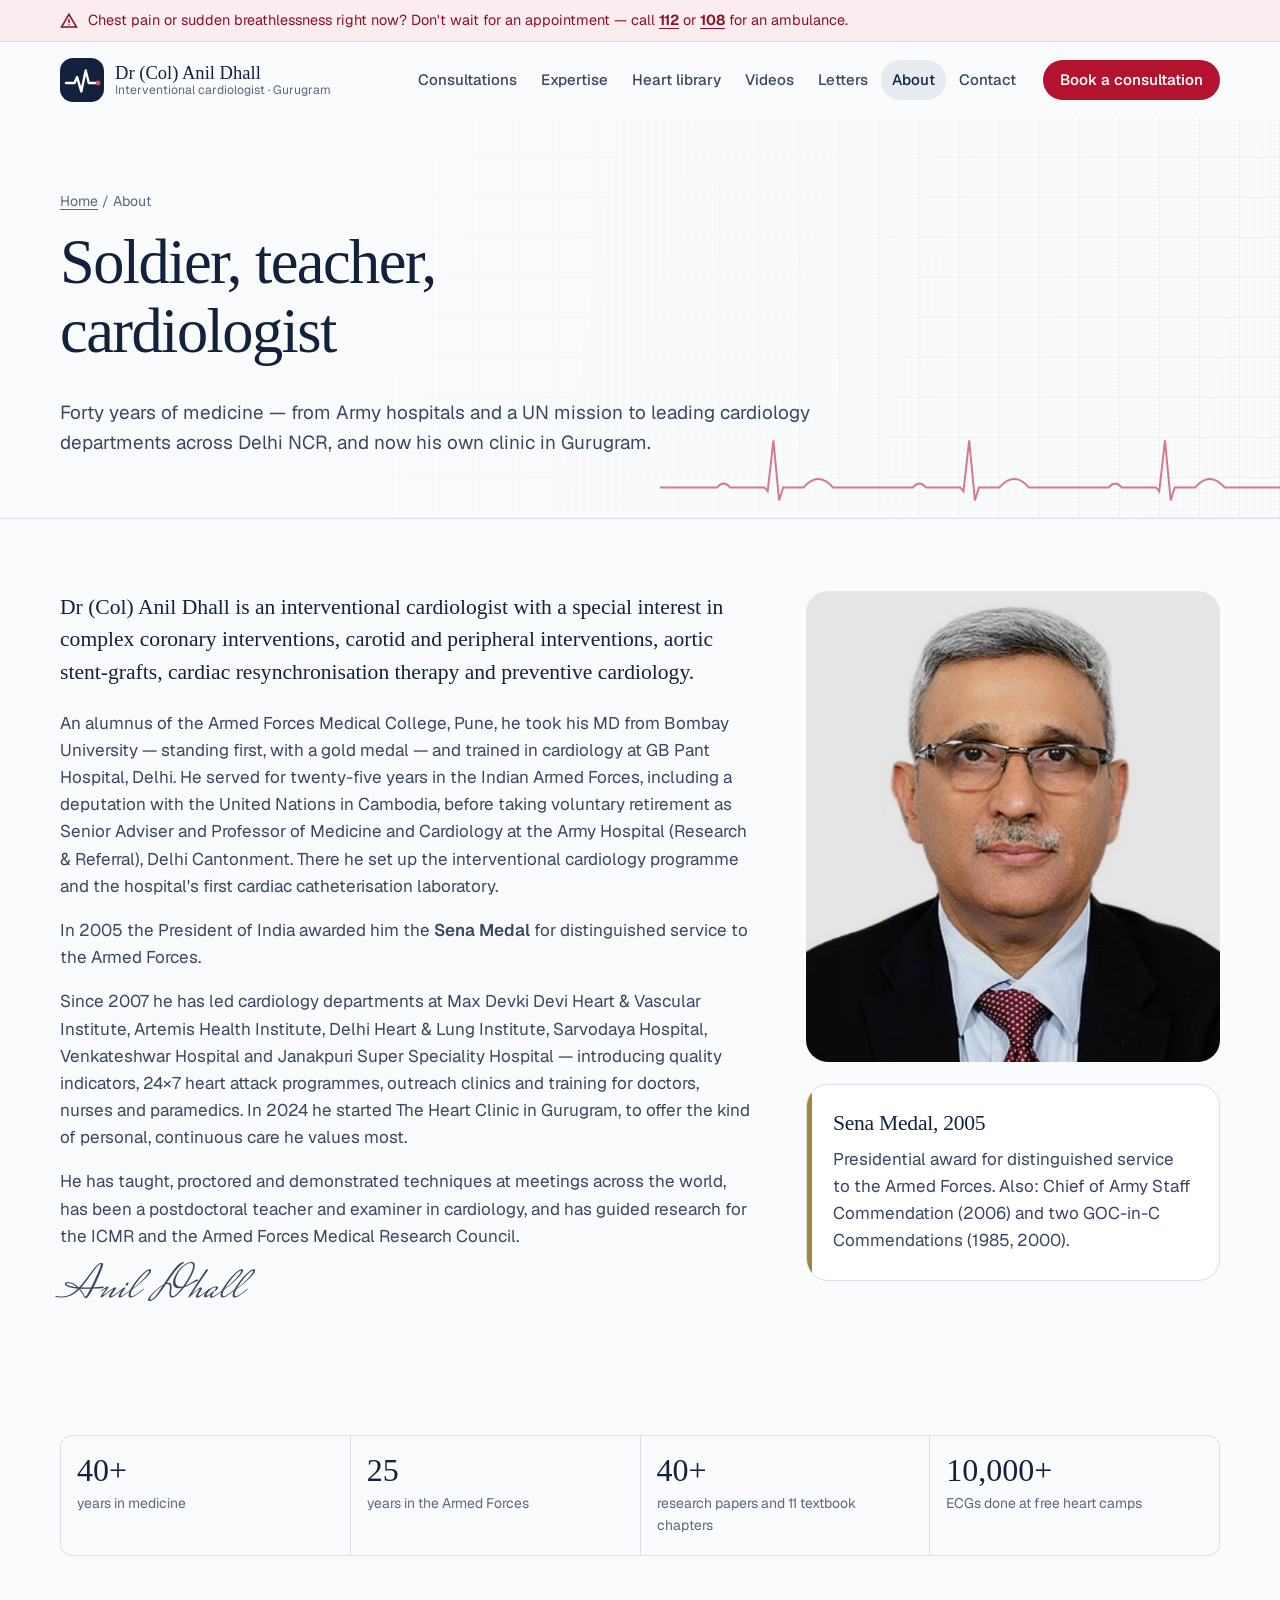
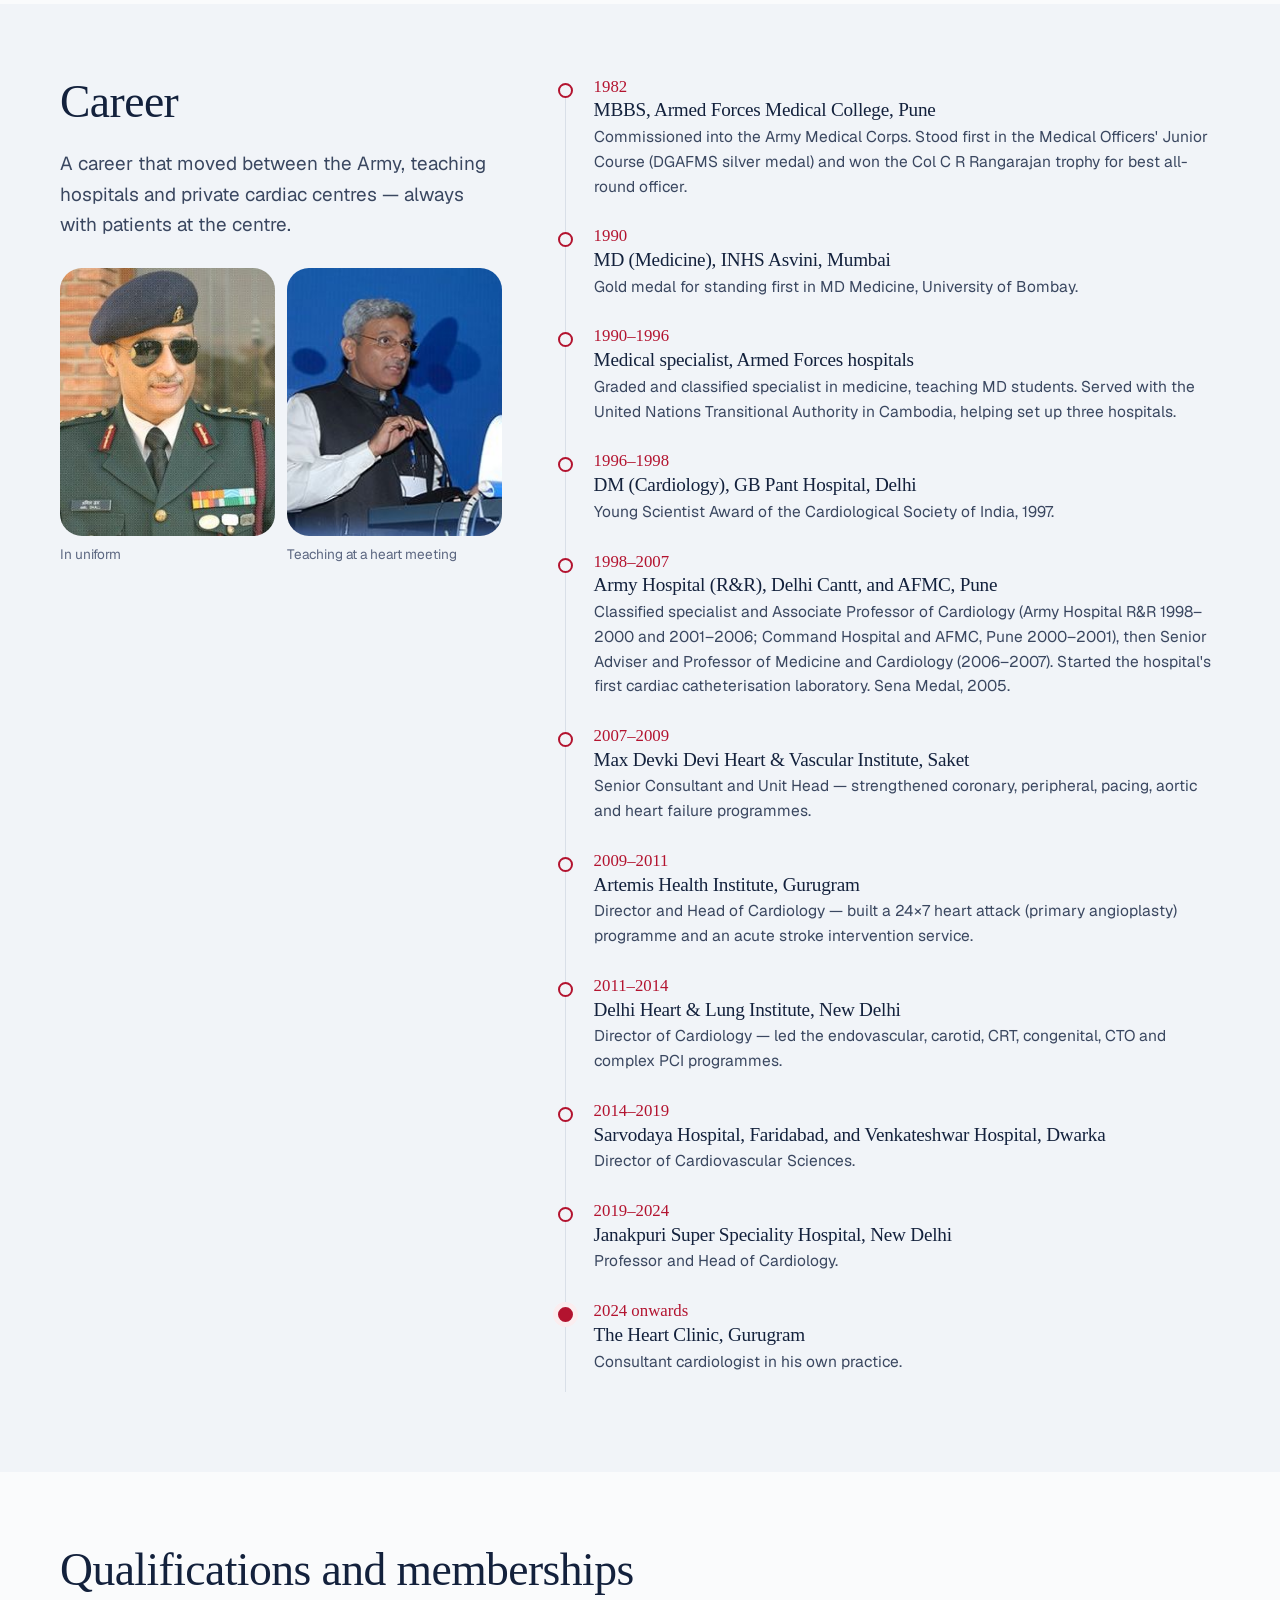
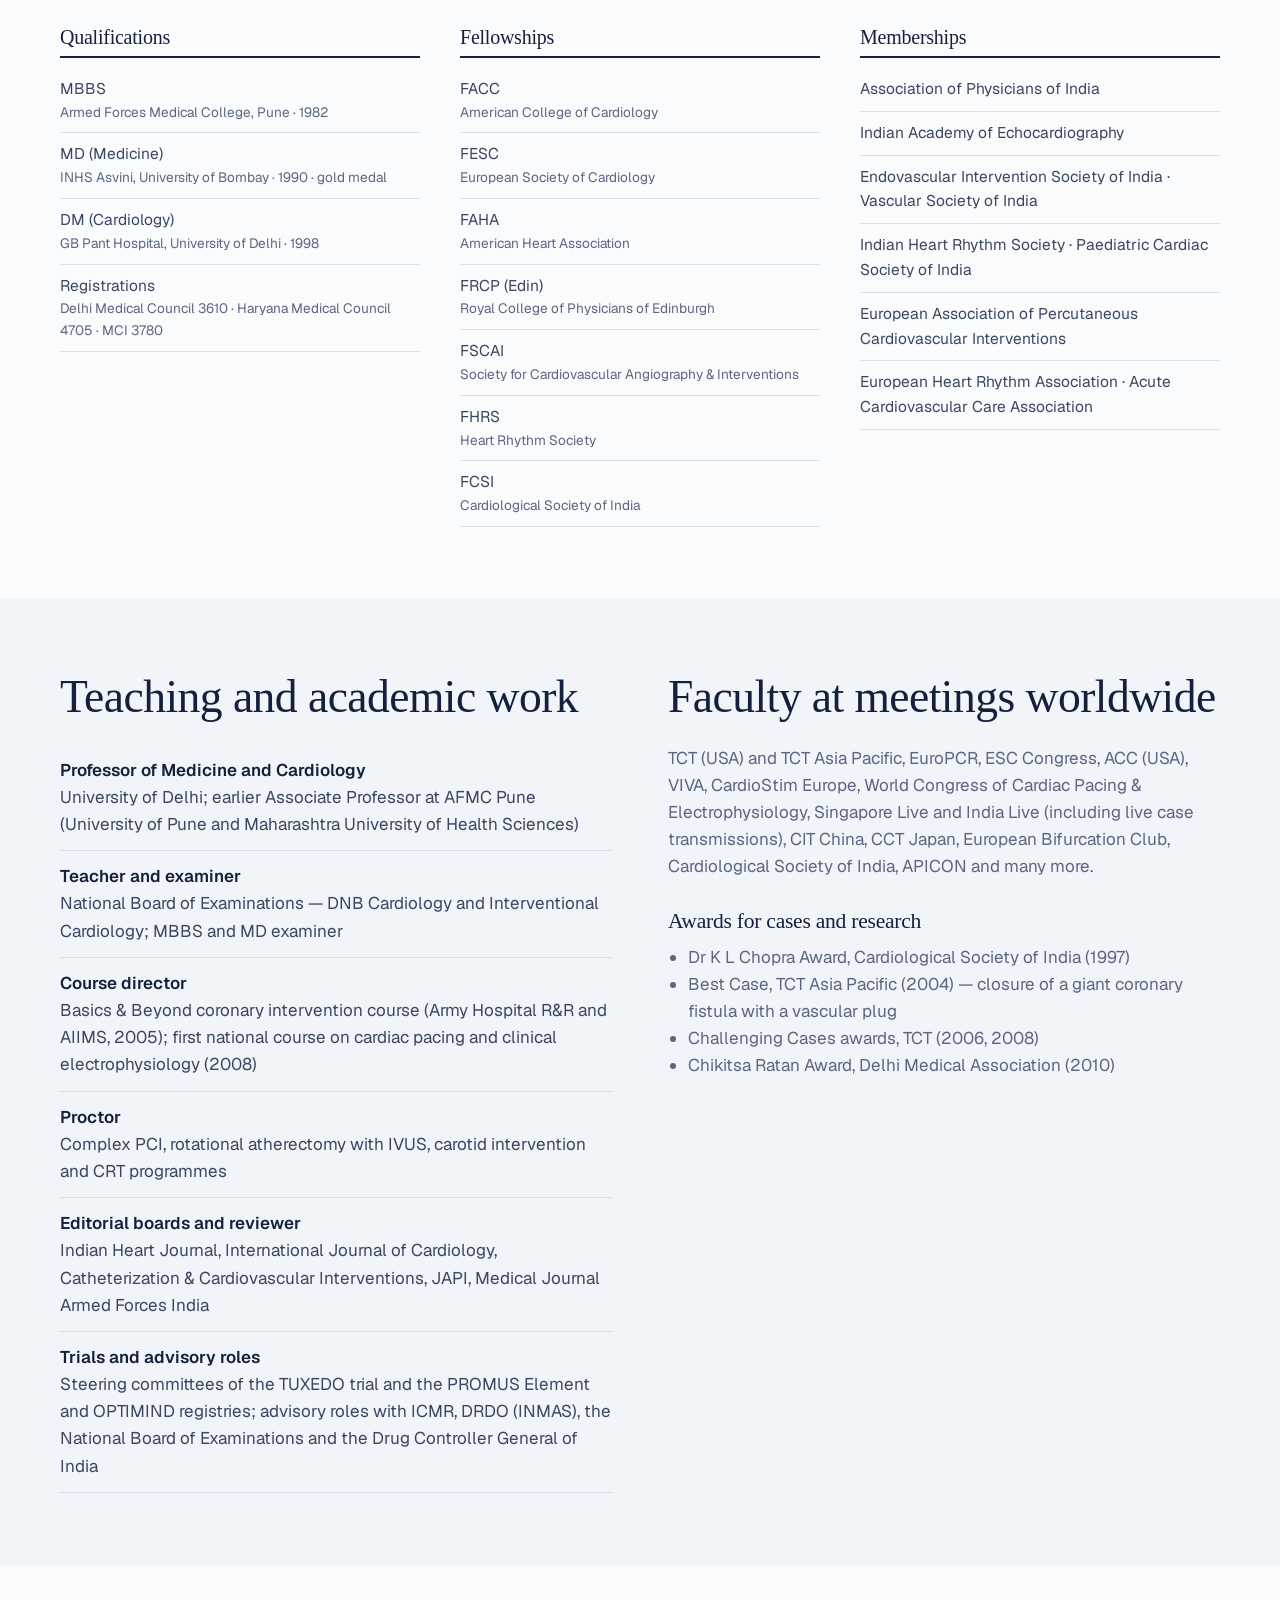
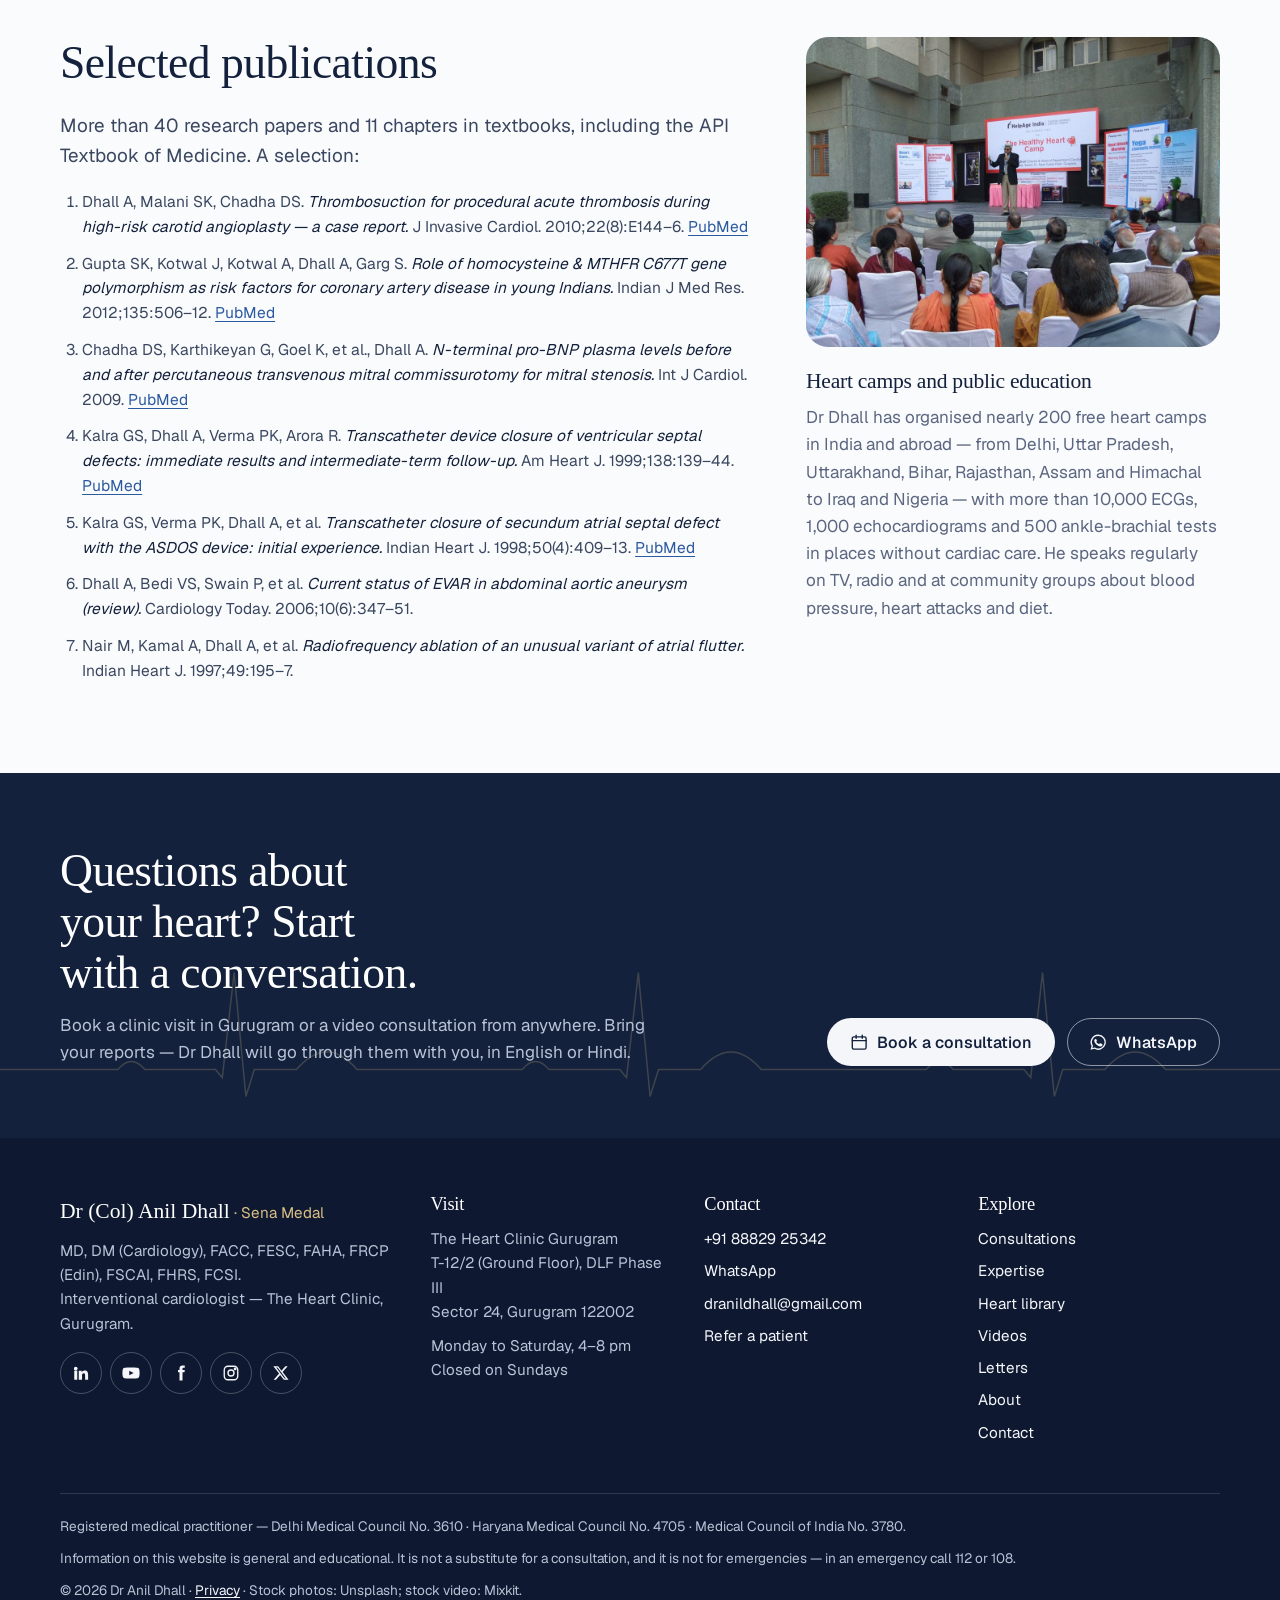
==== about/index.html @ 378c25e2 "First publish: Dr (Col) Anil Dhall cardiology website 9 pages + 404: home (ECG hero), consultations " ====
<!doctype html>
<html lang="en-IN" data-root="../">
<head>
<meta charset="utf-8">
<meta name="viewport" content="width=device-width, initial-scale=1, viewport-fit=cover">
<title>About Dr (Col) Anil Dhall · Sena Medal · Interventional Cardiologist</title>
<meta name="description" content="Dr (Col) Anil Dhall: AFMC 1982, MD (gold medal), DM Cardiology (GB Pant). 25 years in the Indian Armed Forces, Sena Medal 2005. Former head of cardiology at Max, Artemis, DHLI, Sarvodaya, Venkateshwar and Janakpuri Super Speciality Hospital.">
<link rel="canonical" href="https://drbankata.github.io/anil-dhall/about/">
<meta name="theme-color" content="#13213C">
<meta property="og:type" content="website">
<meta property="og:site_name" content="Dr (Col) Anil Dhall · Cardiologist">
<meta property="og:title" content="About Dr (Col) Anil Dhall · Sena Medal · Interventional Cardiologist">
<meta property="og:description" content="Dr (Col) Anil Dhall: AFMC 1982, MD (gold medal), DM Cardiology (GB Pant). 25 years in the Indian Armed Forces, Sena Medal 2005. Former head of cardiology at Max, Artemis, DHLI, Sarvodaya, Venkateshwar and Janakpuri Super Speciality Hospital.">
<meta property="og:url" content="https://drbankata.github.io/anil-dhall/about/">
<meta property="og:image" content="https://drbankata.github.io/anil-dhall/assets/img/og-image.jpg">
<meta property="og:locale" content="en_IN">
<meta name="twitter:card" content="summary_large_image">
<link rel="icon" href="../assets/img/favicon.svg" type="image/svg+xml">
<link rel="icon" href="../assets/img/favicon.png" sizes="32x32" type="image/png">
<link rel="apple-touch-icon" href="../assets/img/apple-touch-icon.png">
<link rel="preload" href="../assets/fonts/newsreader.woff2" as="font" type="font/woff2" crossorigin>
<link rel="preload" href="../assets/fonts/geist.woff2" as="font" type="font/woff2" crossorigin>
<link rel="stylesheet" href="../assets/css/site.css?v=2">
<script type="application/ld+json">{"@context": "https://schema.org", "@type": "Physician", "name": "Dr (Col) Anil Dhall", "honorificPrefix": "Dr", "url": "https://drbankata.github.io/anil-dhall/", "image": "https://drbankata.github.io/anil-dhall/assets/img/anil-dhall.jpg", "description": "Interventional cardiologist in Gurugram. MD, DM (Cardiology), FACC, FESC, FAHA, FRCP (Edin), FSCAI, FHRS, FCSI. Sena Medal.", "medicalSpecialty": ["Cardiovascular", "https://schema.org/Cardiovascular"], "telephone": "+91-8882925342", "email": "dranildhall@gmail.com", "address": {"@type": "PostalAddress", "streetAddress": "T-12/2 (Ground Floor), DLF Phase III, Sector 24", "addressLocality": "Gurugram", "addressRegion": "Haryana", "postalCode": "122002", "addressCountry": "IN"}, "openingHoursSpecification": [{"@type": "OpeningHoursSpecification", "dayOfWeek": ["Monday", "Tuesday", "Wednesday", "Thursday", "Friday", "Saturday"], "opens": "16:00", "closes": "20:00"}], "knowsLanguage": ["en", "hi"], "sameAs": ["https://www.linkedin.com/in/anildhall", "https://www.youtube.com/@Dr.ColAnilDhall", "https://www.facebook.com/dranildhall/", "https://www.instagram.com/the.heartclinicgurugram/", "https://x.com/dhall_dr", "https://www.practo.com/delhi/doctor/dr-anil-dhall-cardiologist-3"]}</script>
</head>
<body>
<a class="skip" href="#main">Skip to content</a>
<div class="progress" aria-hidden="true"></div>
<aside class="sos" aria-label="Emergency"><div class="wrap"><svg viewBox="0 0 24 24" fill="none" stroke="currentColor" stroke-width="2" stroke-linecap="round" aria-hidden="true"><path d="M12 3 2 20h20L12 3Z"/><path d="M12 10v4M12 17h.01"/></svg><p><span class="long">Chest pain or sudden breathlessness right now? Don't wait for an appointment — call</span><span class="short">Chest pain or breathless right now? Call</span> <a href="tel:112">112</a> or <a href="tel:108">108</a><span class="long"> for an ambulance</span>.</p></div></aside>
<header class="site-header">
  <div class="wrap head-in">
    <a class="brand" href="../" aria-label="Dr (Col) Anil Dhall — home"><svg class="brand-mark" viewBox="0 0 44 44" aria-hidden="true"><rect width="44" height="44" rx="13" fill="#13213C"/><path d="M6 25h8.5l2.6-6 4.2 14.5 4.4-21 3.1 12.5H38" fill="none" stroke="#fff" stroke-width="2.4" stroke-linecap="round" stroke-linejoin="round"/><circle cx="38" cy="25" r="2.4" fill="#E04A63"/></svg><span class="brand-txt"><span class="brand-name">Dr (Col) Anil Dhall</span><span class="brand-sub">Interventional cardiologist · Gurugram</span></span></a>
    <nav id="site-nav" aria-label="Main">
      <ul><li class="nav-home"><a href="../">Home</a></li><li><a href="../consultations/">Consultations</a></li><li><a href="../expertise/">Expertise</a></li><li><a href="../heart-library/">Heart library</a></li><li><a href="../videos/">Videos</a></li><li><a href="../letters/">Letters</a></li><li><a href="../about/" aria-current="page">About</a></li><li><a href="../contact/">Contact</a></li></ul>
      <div class="nav-extra">
        <a class="btn btn-red" href="../consultations/#book"><svg viewBox="0 0 24 24" fill="none" stroke="currentColor" stroke-width="1.8" stroke-linecap="round" aria-hidden="true"><rect x="3" y="5" width="18" height="16" rx="2"/><path d="M3 10h18M8 3v4M16 3v4"/></svg>Book a consultation</a>
        <a class="btn btn-line" data-show="whatsapp" href="#"><svg viewBox="0 0 24 24" fill="currentColor" aria-hidden="true"><path d="M12 2a10 10 0 0 0-8.6 15.1L2 22l5-1.3A10 10 0 1 0 12 2Zm0 18.2a8.2 8.2 0 0 1-4.2-1.2l-.3-.2-3 .8.8-2.9-.2-.3A8.2 8.2 0 1 1 12 20.2Zm4.5-6.1c-.2-.1-1.5-.7-1.7-.8-.2-.1-.4-.1-.6.1l-.8 1c-.1.2-.3.2-.5.1a6.7 6.7 0 0 1-3.3-2.9c-.3-.4.2-.4.7-1.3.1-.2 0-.3 0-.4l-.8-1.8c-.2-.5-.4-.4-.6-.4h-.5a1 1 0 0 0-.7.3 3 3 0 0 0-.9 2.2 5.2 5.2 0 0 0 1.1 2.7 11.8 11.8 0 0 0 4.5 4c1.7.7 2.3.8 3.2.7a2.7 2.7 0 0 0 1.8-1.3 2.2 2.2 0 0 0 .2-1.3c-.1-.1-.3-.2-.5-.3Z"/></svg>WhatsApp the clinic</a>
        <a class="btn btn-line" data-show="phone" href="#"><svg viewBox="0 0 24 24" fill="none" stroke="currentColor" stroke-width="1.8" stroke-linecap="round" stroke-linejoin="round" aria-hidden="true"><path d="M5 4h4l2 5-2.5 1.5a11 11 0 0 0 5 5L15 13l5 2v4a2 2 0 0 1-2 2A16 16 0 0 1 3 6a2 2 0 0 1 2-2"/></svg><span data-fill>Call the clinic</span></a>
      </div>
    </nav>
    <a class="btn btn-red btn-s head-cta" href="../consultations/#book">Book a consultation</a>
    <button class="menu-btn" type="button" aria-expanded="false" aria-controls="site-nav"><svg viewBox="0 0 24 24" fill="none" stroke="currentColor" stroke-width="1.8" stroke-linecap="round" aria-hidden="true"><path d="M4 7h16M4 12h16M4 17h10"/></svg><span class="sr-only">Open menu</span></button>
  </div>
</header>
<main id="main">
<section class="page-hero ecg-paper">
  <svg class="mini-trace" viewBox="0 0 760 120" aria-hidden="true" preserveAspectRatio="none"><path vector-effect="non-scaling-stroke" d="M0,90 L70,90 q8,-9.6 16,0 L128,90 l4,4.8 l7,-62.4 l7,73.6 l5,-16.0 L176,90 q18,-20.8 36,0 L310,90 q8,-9.6 16,0 L368,90 l4,4.8 l7,-62.4 l7,73.6 l5,-16.0 L416,90 q18,-20.8 36,0 L550,90 q8,-9.6 16,0 L608,90 l4,4.8 l7,-62.4 l7,73.6 l5,-16.0 L656,90 q18,-20.8 36,0 L760,90"/></svg>
  <div class="wrap">
    <p class="crumbs"><a href="../">Home</a> / About</p>
    <h1>Soldier, teacher, cardiologist</h1>
    <p class="lede">Forty years of medicine — from Army hospitals and a UN mission to leading cardiology departments across Delhi NCR, and now his own clinic in Gurugram.</p>
  </div>
</section>
<section class="section">
  <div class="wrap">
    <div class="split split-wide">
      <div class="prose">
        <p class="big">Dr (Col) Anil Dhall is an interventional cardiologist with a special interest in complex coronary interventions, carotid and peripheral interventions, aortic stent-grafts, cardiac resynchronisation therapy and preventive cardiology.</p>
        <p>An alumnus of the Armed Forces Medical College, Pune, he took his MD from Bombay University — standing first, with a gold medal — and trained in cardiology at GB Pant Hospital, Delhi. He served for twenty-five years in the Indian Armed Forces, including a deputation with the United Nations in Cambodia, before taking voluntary retirement as Senior Adviser and Professor of Medicine and Cardiology at the Army Hospital (Research &amp; Referral), Delhi Cantonment. There he set up the interventional cardiology programme and the hospital's first cardiac catheterisation laboratory.</p>
        <p>In 2005 the President of India awarded him the <strong>Sena Medal</strong> for distinguished service to the Armed Forces.</p>
        <p>Since 2007 he has led cardiology departments at Max Devki Devi Heart &amp; Vascular Institute, Artemis Health Institute, Delhi Heart &amp; Lung Institute, Sarvodaya Hospital, Venkateshwar Hospital and Janakpuri Super Speciality Hospital — introducing quality indicators, 24×7 heart attack programmes, outreach clinics and training for doctors, nurses and paramedics. In 2024 he started The Heart Clinic in Gurugram, to offer the kind of personal, continuous care he values most.</p>
        <p>He has taught, proctored and demonstrated techniques at meetings across the world, has been a postdoctoral teacher and examiner in cardiology, and has guided research for the ICMR and the Armed Forces Medical Research Council.</p>
        <p class="sig-line" aria-hidden="true">Anil Dhall</p>
      </div>
      <div>
        <figure class="photo" style="aspect-ratio:546/621"><img src="../assets/img/anil-dhall.jpg" alt="Portrait of Dr (Col) Anil Dhall" loading="lazy"></figure>
        <div class="medal-card" style="margin-top:22px"><h2 class="h3">Sena Medal, 2005</h2><p>Presidential award for distinguished service to the Armed Forces. Also: Chief of Army Staff Commendation (2006) and two GOC-in-C Commendations (1985, 2000).</p></div>
      </div>
    </div>
  </div>
</section>

<section class="section-tight"><div class="wrap"><div class="stat-row">
  <div><b>40+</b><span>years in medicine</span></div><div><b>25</b><span>years in the Armed Forces</span></div><div><b>40+</b><span>research papers and 11 textbook chapters</span></div><div><b>10,000+</b><span>ECGs done at free heart camps</span></div>
</div></div></section>

<section class="section panel" aria-labelledby="tl">
  <div class="wrap">
    <div class="split split-narrow">
      <div><h2 id="tl">Career</h2><p class="lede">A career that moved between the Army, teaching hospitals and private cardiac centres — always with patients at the centre.</p>
        <div class="duo" style="margin-top:28px">
          <figure><div class="photo"><img src="../assets/img/photos/army.jpg" alt="Colonel Anil Dhall in uniform" loading="lazy"></div><figcaption>In uniform</figcaption></figure>
          <figure><div class="photo"><img src="../assets/img/photos/lecture.jpg" alt="Dr Dhall speaking at a cardiology meeting" loading="lazy"></div><figcaption>Teaching at a heart meeting</figcaption></figure>
        </div></div>
      <ol class="chapters"><li><span class="yr">1982</span><h3>MBBS, Armed Forces Medical College, Pune</h3><p>Commissioned into the Army Medical Corps. Stood first in the Medical Officers&#x27; Junior Course (DGAFMS silver medal) and won the Col C R Rangarajan trophy for best all-round officer.</p></li><li><span class="yr">1990</span><h3>MD (Medicine), INHS Asvini, Mumbai</h3><p>Gold medal for standing first in MD Medicine, University of Bombay.</p></li><li><span class="yr">1990–1996</span><h3>Medical specialist, Armed Forces hospitals</h3><p>Graded and classified specialist in medicine, teaching MD students. Served with the United Nations Transitional Authority in Cambodia, helping set up three hospitals.</p></li><li><span class="yr">1996–1998</span><h3>DM (Cardiology), GB Pant Hospital, Delhi</h3><p>Young Scientist Award of the Cardiological Society of India, 1997.</p></li><li><span class="yr">1998–2007</span><h3>Army Hospital (R&amp;R), Delhi Cantt, and AFMC, Pune</h3><p>Classified specialist and Associate Professor of Cardiology (Army Hospital R&amp;R 1998–2000 and 2001–2006; Command Hospital and AFMC, Pune 2000–2001), then Senior Adviser and Professor of Medicine and Cardiology (2006–2007). Started the hospital&#x27;s first cardiac catheterisation laboratory. Sena Medal, 2005.</p></li><li><span class="yr">2007–2009</span><h3>Max Devki Devi Heart &amp; Vascular Institute, Saket</h3><p>Senior Consultant and Unit Head — strengthened coronary, peripheral, pacing, aortic and heart failure programmes.</p></li><li><span class="yr">2009–2011</span><h3>Artemis Health Institute, Gurugram</h3><p>Director and Head of Cardiology — built a 24×7 heart attack (primary angioplasty) programme and an acute stroke intervention service.</p></li><li><span class="yr">2011–2014</span><h3>Delhi Heart &amp; Lung Institute, New Delhi</h3><p>Director of Cardiology — led the endovascular, carotid, CRT, congenital, CTO and complex PCI programmes.</p></li><li><span class="yr">2014–2019</span><h3>Sarvodaya Hospital, Faridabad, and Venkateshwar Hospital, Dwarka</h3><p>Director of Cardiovascular Sciences.</p></li><li><span class="yr">2019–2024</span><h3>Janakpuri Super Speciality Hospital, New Delhi</h3><p>Professor and Head of Cardiology.</p></li><li class="now"><span class="yr">2024 onwards</span><h3>The Heart Clinic, Gurugram</h3><p>Consultant cardiologist in his own practice.</p></li></ol>
    </div>
  </div>
</section>

<section class="section" aria-labelledby="creds">
  <div class="wrap">
    <h2 id="creds" style="margin-bottom:30px">Qualifications and memberships</h2>
    <div class="cred-cols">
      <div><h3>Qualifications</h3><ul>
        <li>MBBS<small>Armed Forces Medical College, Pune · 1982</small></li>
        <li>MD (Medicine)<small>INHS Asvini, University of Bombay · 1990 · gold medal</small></li>
        <li>DM (Cardiology)<small>GB Pant Hospital, University of Delhi · 1998</small></li>
        <li>Registrations<small>Delhi Medical Council 3610 · Haryana Medical Council 4705 · MCI 3780</small></li>
      </ul></div>
      <div><h3>Fellowships</h3><ul>
        <li>FACC<small>American College of Cardiology</small></li>
        <li>FESC<small>European Society of Cardiology</small></li>
        <li>FAHA<small>American Heart Association</small></li>
        <li>FRCP (Edin)<small>Royal College of Physicians of Edinburgh</small></li>
        <li>FSCAI<small>Society for Cardiovascular Angiography &amp; Interventions</small></li>
        <li>FHRS<small>Heart Rhythm Society</small></li>
        <li>FCSI<small>Cardiological Society of India</small></li>
      </ul></div>
      <div><h3>Memberships</h3><ul>
        <li>Association of Physicians of India</li><li>Indian Academy of Echocardiography</li><li>Endovascular Intervention Society of India · Vascular Society of India</li><li>Indian Heart Rhythm Society · Paediatric Cardiac Society of India</li><li>European Association of Percutaneous Cardiovascular Interventions</li><li>European Heart Rhythm Association · Acute Cardiovascular Care Association</li>
      </ul></div>
    </div>
  </div>
</section>

<section class="section panel" aria-labelledby="teach">
  <div class="wrap">
    <div class="split">
      <div>
        <h2 id="teach">Teaching and academic work</h2>
        <ul class="facts-list" style="grid-template-columns:minmax(0,1fr)">
          <li><b>Professor of Medicine and Cardiology</b>University of Delhi; earlier Associate Professor at AFMC Pune (University of Pune and Maharashtra University of Health Sciences)</li>
          <li><b>Teacher and examiner</b>National Board of Examinations — DNB Cardiology and Interventional Cardiology; MBBS and MD examiner</li>
          <li><b>Course director</b>Basics &amp; Beyond coronary intervention course (Army Hospital R&amp;R and AIIMS, 2005); first national course on cardiac pacing and clinical electrophysiology (2008)</li>
          <li><b>Proctor</b>Complex PCI, rotational atherectomy with IVUS, carotid intervention and CRT programmes</li>
          <li><b>Editorial boards and reviewer</b>Indian Heart Journal, International Journal of Cardiology, Catheterization &amp; Cardiovascular Interventions, JAPI, Medical Journal Armed Forces India</li>
          <li><b>Trials and advisory roles</b>Steering committees of the TUXEDO trial and the PROMUS Element and OPTIMIND registries; advisory roles with ICMR, DRDO (INMAS), the National Board of Examinations and the Drug Controller General of India</li>
        </ul>
      </div>
      <div>
        <h2>Faculty at meetings worldwide</h2>
        <p class="muted">TCT (USA) and TCT Asia Pacific, EuroPCR, ESC Congress, ACC (USA), VIVA, CardioStim Europe, World Congress of Cardiac Pacing &amp; Electrophysiology, Singapore Live and India Live (including live case transmissions), CIT China, CCT Japan, European Bifurcation Club, Cardiological Society of India, APICON and many more.</p>
        <h3 style="margin-top:28px">Awards for cases and research</h3>
        <ul class="muted"><li>Dr K L Chopra Award, Cardiological Society of India (1997)</li><li>Best Case, TCT Asia Pacific (2004) — closure of a giant coronary fistula with a vascular plug</li><li>Challenging Cases awards, TCT (2006, 2008)</li><li>Chikitsa Ratan Award, Delhi Medical Association (2010)</li></ul>
      </div>
    </div>
  </div>
</section>

<section class="section" aria-labelledby="pubs">
  <div class="wrap">
    <div class="split split-wide">
      <div><h2 id="pubs">Selected publications</h2><p class="lede">More than 40 research papers and 11 chapters in textbooks, including the API Textbook of Medicine. A selection:</p><ol class="pubs"><li>Dhall A, Malani SK, Chadha DS. <i>Thrombosuction for procedural acute thrombosis during high-risk carotid angioplasty — a case report.</i> J Invasive Cardiol. 2010;22(8):E144–6. <a href="https://pubmed.ncbi.nlm.nih.gov/20679679/" target="_blank" rel="noopener">PubMed</a></li><li>Gupta SK, Kotwal J, Kotwal A, Dhall A, Garg S. <i>Role of homocysteine &amp; MTHFR C677T gene polymorphism as risk factors for coronary artery disease in young Indians.</i> Indian J Med Res. 2012;135:506–12. <a href="https://pubmed.ncbi.nlm.nih.gov/?term=homocysteine+MTHFR+C677T+young+Indians+Dhall" target="_blank" rel="noopener">PubMed</a></li><li>Chadha DS, Karthikeyan G, Goel K, et al., Dhall A. <i>N-terminal pro-BNP plasma levels before and after percutaneous transvenous mitral commissurotomy for mitral stenosis.</i> Int J Cardiol. 2009. <a href="https://pubmed.ncbi.nlm.nih.gov/19195726/" target="_blank" rel="noopener">PubMed</a></li><li>Kalra GS, Dhall A, Verma PK, Arora R. <i>Transcatheter device closure of ventricular septal defects: immediate results and intermediate-term follow-up.</i> Am Heart J. 1999;138:139–44. <a href="https://pubmed.ncbi.nlm.nih.gov/?term=Kalra+Dhall+ventricular+septal+defect+1999" target="_blank" rel="noopener">PubMed</a></li><li>Kalra GS, Verma PK, Dhall A, et al. <i>Transcatheter closure of secundum atrial septal defect with the ASDOS device: initial experience.</i> Indian Heart J. 1998;50(4):409–13. <a href="https://pubmed.ncbi.nlm.nih.gov/?term=Kalra+ASDOS+atrial+septal+defect+Indian+Heart+J" target="_blank" rel="noopener">PubMed</a></li><li>Dhall A, Bedi VS, Swain P, et al. <i>Current status of EVAR in abdominal aortic aneurysm (review).</i> Cardiology Today. 2006;10(6):347–51.</li><li>Nair M, Kamal A, Dhall A, et al. <i>Radiofrequency ablation of an unusual variant of atrial flutter.</i> Indian Heart J. 1997;49:195–7.</li></ol></div>
      <div>
        <figure class="photo" style="aspect-ratio:4/3"><img src="../assets/img/photos/camp-talk.jpg" alt="Dr Dhall speaking to elderly people at a HelpAge India healthy heart camp" loading="lazy"></figure>
        <h3 style="margin-top:22px">Heart camps and public education</h3>
        <p class="muted">Dr Dhall has organised nearly 200 free heart camps in India and abroad — from Delhi, Uttar Pradesh, Uttarakhand, Bihar, Rajasthan, Assam and Himachal to Iraq and Nigeria — with more than 10,000 ECGs, 1,000 echocardiograms and 500 ankle-brachial tests in places without cardiac care. He speaks regularly on TV, radio and at community groups about blood pressure, heart attacks and diet.</p>
      </div>
    </div>
  </div>
</section>

<section class="close-band">
  <svg class="trace-bg" viewBox="0 0 760 120" aria-hidden="true" preserveAspectRatio="none"><path vector-effect="non-scaling-stroke" d="M0,90 L70,90 q8,-9.6 16,0 L128,90 l4,4.8 l7,-62.4 l7,73.6 l5,-16.0 L176,90 q18,-20.8 36,0 L310,90 q8,-9.6 16,0 L368,90 l4,4.8 l7,-62.4 l7,73.6 l5,-16.0 L416,90 q18,-20.8 36,0 L550,90 q8,-9.6 16,0 L608,90 l4,4.8 l7,-62.4 l7,73.6 l5,-16.0 L656,90 q18,-20.8 36,0 L760,90"/></svg>
  <div class="wrap">
    <div><h2>Questions about your heart? Start with a conversation.</h2><p style="margin-top:14px">Book a clinic visit in Gurugram or a video consultation from anywhere. Bring your reports — Dr Dhall will go through them with you, in English or Hindi.</p></div>
    <div class="btn-row"><a class="btn btn-light" href="../consultations/#book"><svg viewBox="0 0 24 24" fill="none" stroke="currentColor" stroke-width="1.8" stroke-linecap="round" aria-hidden="true"><rect x="3" y="5" width="18" height="16" rx="2"/><path d="M3 10h18M8 3v4M16 3v4"/></svg>Book a consultation</a><a class="btn btn-ghost-light" data-show="whatsapp" href="#"><svg viewBox="0 0 24 24" fill="currentColor" aria-hidden="true"><path d="M12 2a10 10 0 0 0-8.6 15.1L2 22l5-1.3A10 10 0 1 0 12 2Zm0 18.2a8.2 8.2 0 0 1-4.2-1.2l-.3-.2-3 .8.8-2.9-.2-.3A8.2 8.2 0 1 1 12 20.2Zm4.5-6.1c-.2-.1-1.5-.7-1.7-.8-.2-.1-.4-.1-.6.1l-.8 1c-.1.2-.3.2-.5.1a6.7 6.7 0 0 1-3.3-2.9c-.3-.4.2-.4.7-1.3.1-.2 0-.3 0-.4l-.8-1.8c-.2-.5-.4-.4-.6-.4h-.5a1 1 0 0 0-.7.3 3 3 0 0 0-.9 2.2 5.2 5.2 0 0 0 1.1 2.7 11.8 11.8 0 0 0 4.5 4c1.7.7 2.3.8 3.2.7a2.7 2.7 0 0 0 1.8-1.3 2.2 2.2 0 0 0 .2-1.3c-.1-.1-.3-.2-.5-.3Z"/></svg>WhatsApp</a></div>
  </div>
</section>
</main>
<footer class="site-footer">
  <div class="wrap">
    <div class="foot-grid">
      <div class="foot-brand">
        <span class="brand-name">Dr (Col) Anil Dhall</span><span style="color:var(--brass-light)"> · Sena Medal</span>
        <p>MD, DM (Cardiology), FACC, FESC, FAHA, FRCP (Edin), FSCAI, FHRS, FCSI.<br>Interventional cardiologist — The Heart Clinic, Gurugram.</p>
        <div class="socials">
          <a data-show="linkedin" href="#" aria-label="LinkedIn"><svg viewBox="0 0 24 24" fill="currentColor" aria-hidden="true"><path d="M4.98 3.5a2.5 2.5 0 1 1 0 5 2.5 2.5 0 0 1 0-5ZM3 9h4v12H3zM9 9h3.8v1.7h.1a4.2 4.2 0 0 1 3.8-2c4 0 4.8 2.6 4.8 6V21h-4v-5.6c0-1.3 0-3-1.9-3s-2.2 1.5-2.2 2.9V21H9z"/></svg></a>
          <a data-show="youtube" href="#" aria-label="YouTube"><svg viewBox="0 0 24 24" fill="currentColor" aria-hidden="true"><path d="M23 7.2a3 3 0 0 0-2.1-2.1C19 4.6 12 4.6 12 4.6s-7 0-8.9.5A3 3 0 0 0 1 7.2 31 31 0 0 0 .5 12a31 31 0 0 0 .5 4.8 3 3 0 0 0 2.1 2.1c1.9.5 8.9.5 8.9.5s7 0 8.9-.5a3 3 0 0 0 2.1-2.1 31 31 0 0 0 .5-4.8 31 31 0 0 0-.5-4.8ZM9.7 15.1V8.9l5.8 3.1Z"/></svg></a>
          <a data-show="facebook" href="#" aria-label="Facebook"><svg viewBox="0 0 24 24" fill="currentColor" aria-hidden="true"><path d="M14 8V6.3c0-.8.2-1.3 1.4-1.3H17V2h-2.6C11.3 2 10 3.6 10 6.2V8H8v3h2v11h4V11h2.7l.3-3Z"/></svg></a>
          <a data-show="instagram" href="#" aria-label="Instagram"><svg viewBox="0 0 24 24" fill="none" stroke="currentColor" stroke-width="1.8" aria-hidden="true"><rect x="3" y="3" width="18" height="18" rx="5"/><circle cx="12" cy="12" r="4"/><circle cx="17.5" cy="6.5" r="1" fill="currentColor"/></svg></a>
          <a data-show="twitter" href="#" aria-label="X (Twitter)"><svg viewBox="0 0 24 24" fill="currentColor" aria-hidden="true"><path d="M17.8 3h3.1l-6.8 7.8 8 10.2h-6.3l-4.9-6.4L5.3 21H2.2l7.3-8.3L1.8 3h6.4l4.4 5.9Zm-1.1 16.2h1.7L7.4 4.7H5.6Z"/></svg></a>
        </div>
      </div>
      <div><h2 class="fh">Visit</h2>
        <address style="font-style:normal">The Heart Clinic Gurugram<br>T-12/2 (Ground Floor), DLF Phase III<br>Sector 24, Gurugram 122002</address>
        <p style="margin-top:10px">Monday to Saturday, 4–8 pm<br>Closed on Sundays</p>
      </div>
      <div><h2 class="fh">Contact</h2>
        <ul>
          <li><a data-show="phone" href="#"><span data-fill>Phone</span></a></li>
          <li><a data-show="whatsapp" href="#">WhatsApp</a></li>
          <li><a data-show="email" href="#"><span data-fill>Email</span></a></li>
          <li><a href="../contact/?about=referral">Refer a patient</a></li>
        </ul>
      </div>
      <div><h2 class="fh">Explore</h2><ul><li><a href="../consultations/">Consultations</a></li><li><a href="../expertise/">Expertise</a></li><li><a href="../heart-library/">Heart library</a></li><li><a href="../videos/">Videos</a></li><li><a href="../letters/">Letters</a></li><li><a href="../about/">About</a></li><li><a href="../contact/">Contact</a></li></ul></div>
    </div>
    <div class="foot-legal">
      <p>Registered medical practitioner — Delhi Medical Council No. 3610 · Haryana Medical Council No. 4705 · Medical Council of India No. 3780.</p>
      <p>Information on this website is general and educational. It is not a substitute for a consultation, and it is not for emergencies — in an emergency call 112 or 108.</p>
      <p>© <span data-year>2026</span> Dr Anil Dhall · <a href="../privacy/">Privacy</a> · Stock photos: Unsplash; stock video: Mixkit.</p>
    </div>
  </div>
</footer>
<nav class="mbar" aria-label="Quick actions">
  <a data-show="phone" href="#"><svg viewBox="0 0 24 24" fill="none" stroke="currentColor" stroke-width="1.8" stroke-linecap="round" stroke-linejoin="round" aria-hidden="true"><path d="M5 4h4l2 5-2.5 1.5a11 11 0 0 0 5 5L15 13l5 2v4a2 2 0 0 1-2 2A16 16 0 0 1 3 6a2 2 0 0 1 2-2"/></svg>Call</a>
  <a data-show="whatsapp" href="#"><svg viewBox="0 0 24 24" fill="currentColor" aria-hidden="true"><path d="M12 2a10 10 0 0 0-8.6 15.1L2 22l5-1.3A10 10 0 1 0 12 2Zm0 18.2a8.2 8.2 0 0 1-4.2-1.2l-.3-.2-3 .8.8-2.9-.2-.3A8.2 8.2 0 1 1 12 20.2Zm4.5-6.1c-.2-.1-1.5-.7-1.7-.8-.2-.1-.4-.1-.6.1l-.8 1c-.1.2-.3.2-.5.1a6.7 6.7 0 0 1-3.3-2.9c-.3-.4.2-.4.7-1.3.1-.2 0-.3 0-.4l-.8-1.8c-.2-.5-.4-.4-.6-.4h-.5a1 1 0 0 0-.7.3 3 3 0 0 0-.9 2.2 5.2 5.2 0 0 0 1.1 2.7 11.8 11.8 0 0 0 4.5 4c1.7.7 2.3.8 3.2.7a2.7 2.7 0 0 0 1.8-1.3 2.2 2.2 0 0 0 .2-1.3c-.1-.1-.3-.2-.5-.3Z"/></svg>WhatsApp</a>
  <a class="book" href="../consultations/#book"><svg viewBox="0 0 24 24" fill="none" stroke="currentColor" stroke-width="1.8" stroke-linecap="round" aria-hidden="true"><rect x="3" y="5" width="18" height="16" rx="2"/><path d="M3 10h18M8 3v4M16 3v4"/></svg>Book</a>
</nav>
<button class="to-top" type="button" aria-label="Back to top"><svg viewBox="0 0 24 24" fill="none" stroke="currentColor" stroke-width="2" stroke-linecap="round" stroke-linejoin="round" aria-hidden="true"><path d="M12 19V5M5 12l7-7 7 7"/></svg></button>
<dialog id="send-dlg" aria-labelledby="send-title">
  <div class="dlg-in">
    <button class="dlg-x" type="button" data-close aria-label="Close"><svg viewBox="0 0 24 24" fill="none" stroke="currentColor" stroke-width="2" stroke-linecap="round" aria-hidden="true"><path d="M6 6l12 12M18 6 6 18"/></svg></button>
    <h2 id="send-title">Almost done</h2>
    <p data-unsent>Your request is ready. Send it to the clinic on WhatsApp (fastest) or by email — the team will confirm a time with you.</p>
    <p data-sent hidden class="ok-line">Sent. The clinic will get back to you to confirm a time.</p>
    <pre class="msg-preview" tabindex="0" aria-label="Your message"></pre>
    <div class="send-opts">
      <a class="btn btn-red" data-send="whatsapp" href="#"><svg viewBox="0 0 24 24" fill="currentColor" aria-hidden="true"><path d="M12 2a10 10 0 0 0-8.6 15.1L2 22l5-1.3A10 10 0 1 0 12 2Zm0 18.2a8.2 8.2 0 0 1-4.2-1.2l-.3-.2-3 .8.8-2.9-.2-.3A8.2 8.2 0 1 1 12 20.2Zm4.5-6.1c-.2-.1-1.5-.7-1.7-.8-.2-.1-.4-.1-.6.1l-.8 1c-.1.2-.3.2-.5.1a6.7 6.7 0 0 1-3.3-2.9c-.3-.4.2-.4.7-1.3.1-.2 0-.3 0-.4l-.8-1.8c-.2-.5-.4-.4-.6-.4h-.5a1 1 0 0 0-.7.3 3 3 0 0 0-.9 2.2 5.2 5.2 0 0 0 1.1 2.7 11.8 11.8 0 0 0 4.5 4c1.7.7 2.3.8 3.2.7a2.7 2.7 0 0 0 1.8-1.3 2.2 2.2 0 0 0 .2-1.3c-.1-.1-.3-.2-.5-.3Z"/></svg>Send on WhatsApp</a>
      <a class="btn btn-line" data-send="email" href="#"><svg viewBox="0 0 24 24" fill="none" stroke="currentColor" stroke-width="1.8" stroke-linecap="round" stroke-linejoin="round" aria-hidden="true"><rect x="3" y="5" width="18" height="14" rx="2"/><path d="m3 7 9 6 9-6"/></svg>Send by email</a>
      <a class="btn btn-line" data-send="form" href="#" hidden>Open the booking form</a>
      <a class="btn btn-ink" data-pay-now href="#" hidden><svg viewBox="0 0 24 24" fill="none" stroke="currentColor" stroke-width="1.8" stroke-linecap="round" aria-hidden="true"><rect x="2.5" y="5" width="19" height="14" rx="2"/><path d="M2.5 10h19M6 15h4"/></svg>Pay online now</a>
      <a class="btn btn-ink" data-upi-now href="#" hidden><svg viewBox="0 0 24 24" fill="none" stroke="currentColor" stroke-width="1.8" stroke-linecap="round" stroke-linejoin="round" aria-hidden="true"><path d="M6 4h12M6 9h12M9 4c6 0 6 10 0 10H6l8 7"/></svg>Pay by UPI</a>
      <a class="btn btn-line" data-show="booking" href="#" hidden><svg viewBox="0 0 24 24" fill="none" stroke="currentColor" stroke-width="1.8" stroke-linecap="round" aria-hidden="true"><rect x="3" y="5" width="18" height="16" rx="2"/><path d="M3 10h18M8 3v4M16 3v4"/></svg>Pick a slot online</a>
      <button class="btn btn-line" type="button" data-copy><svg viewBox="0 0 24 24" fill="none" stroke="currentColor" stroke-width="1.8" stroke-linecap="round" aria-hidden="true"><rect x="8" y="8" width="12" height="12" rx="2"/><path d="M16 8V6a2 2 0 0 0-2-2H6a2 2 0 0 0-2 2v8a2 2 0 0 0 2 2h2"/></svg>Copy the message</button>
    </div>
    <p class="bank-line" data-bank-line hidden>Bank transfer: <span></span></p>
    <p class="small muted" style="margin:14px 0 0">Nothing is stored on this website. Your message goes only where you send it.</p>
  </div>
</dialog>
<script src="../assets/js/site.js?v=2" defer></script>
</body>
</html>
---- assets/css/site.css ----
/* =====================================================================
   DR (COL) ANIL DHALL · Cardiology · site styles
   Mobile-first. Breakpoints: 640 / 900 / 1100 (desktop menu) / 1280.
   Colours ONLY from the :root tokens below.
   ===================================================================== */

@font-face { font-family: "Newsreader"; src: url("../fonts/newsreader.woff2") format("woff2"); font-weight: 200 800; font-style: normal; font-display: swap; }
@font-face { font-family: "Newsreader"; src: url("../fonts/newsreader-italic.woff2") format("woff2"); font-weight: 200 800; font-style: italic; font-display: swap; }
@font-face { font-family: "Geist"; src: url("../fonts/geist.woff2") format("woff2"); font-weight: 100 900; font-style: normal; font-display: swap; }
@font-face { font-family: "Geist Mono"; src: url("../fonts/geist-mono.woff2") format("woff2"); font-weight: 100 900; font-style: normal; font-display: swap; }
@font-face { font-family: "Signature"; src: url("../fonts/signature.woff2") format("woff2"); font-weight: 400; font-style: normal; font-display: swap; }

:root {
  /* palette */
  --paper: #FAFBFC;        /* chart white — page background */
  --paper-2: #F1F4F8;      /* cool panel */
  --paper-3: #E6EBF2;      /* deeper panel / borders on panels */
  --grid: #EBC3C7;         /* ECG paper grid (decoration) */
  --grid-soft: rgba(235, 195, 199, .45);
  --ink: #13213C;          /* regimental navy — text + dark bands */
  --ink-2: #3A4760;        /* secondary text */
  --ink-3: #5B6680;        /* tertiary text (AA on paper) */
  --night: #0E1830;        /* darkest band */
  --line: #D9DFE8;         /* hairlines */
  --red: #B3132F;          /* arterial red — the action colour */
  --red-deep: #8E0E25;
  --red-wash: #FBEDEF;
  --blue: #2C5AA0;         /* venous blue — links, info */
  --blue-wash: #EAF0F9;
  --brass: #A8843A;        /* decoration only — never text on light */
  --brass-light: #D9BF86;  /* brass on dark */
  --on-dark: #F4F6FA;
  --on-dark-soft: #B9C3D6;
  --ok: #1D7A4A;

  /* type */
  --serif: "Newsreader", "Iowan Old Style", Georgia, serif;
  --sans: "Geist", system-ui, -apple-system, "Segoe UI", Roboto, sans-serif;
  --mono: "Geist Mono", ui-monospace, "SFMono-Regular", Consolas, monospace;
  --sig: "Signature", "Brush Script MT", cursive;

  /* rhythm */
  --gutter: 20px;
  --wrap: 1200px;
  --r-s: 6px;
  --r-m: 12px;
  --r-l: 22px;
  --shadow-1: 0 1px 2px rgba(19, 33, 60, .06), 0 4px 14px rgba(19, 33, 60, .06);
  --shadow-2: 0 2px 6px rgba(19, 33, 60, .08), 0 18px 40px rgba(19, 33, 60, .12);
  --head-h: 64px;
}

/* ---------- reset ---------- */
*, *::before, *::after { box-sizing: border-box; }
html { -webkit-text-size-adjust: 100%; text-size-adjust: 100%; scroll-padding-top: calc(var(--head-h) + 16px); }
body { margin: 0; background: var(--paper); color: var(--ink); font-family: var(--sans); font-size: 1.0625rem; line-height: 1.6; font-feature-settings: "ss01", "cv11"; -webkit-font-smoothing: antialiased; overflow-x: hidden; }
img, svg, video { display: block; max-width: 100%; height: auto; }
a { color: var(--blue); text-underline-offset: .18em; text-decoration-thickness: 1px; }
a:hover { color: var(--red); }
button, input, select, textarea { font: inherit; color: inherit; }
p { margin: 0 0 1em; }
figure { margin: 0; }
p, li, dd, dt, address, h1, h2, h3, h4, blockquote, q, td, th { overflow-wrap: break-word; }
h1, h2, h3 { hyphens: auto; -webkit-hyphens: auto; }
ul, ol { margin: 0 0 1em; padding-left: 1.2em; }
h1, h2, h3, h4 { font-family: var(--serif); font-weight: 450; line-height: 1.12; margin: 0 0 .5em; letter-spacing: -.012em; font-optical-sizing: auto; text-wrap: balance; }
h1 { font-size: clamp(2.5rem, 7.2vw, 4.75rem); font-weight: 400; letter-spacing: -.025em; }
h2 { font-size: clamp(1.85rem, 4.2vw, 2.85rem); }
h3 { font-size: 1.35rem; font-weight: 500; }
h4 { font-size: 1.1rem; font-weight: 600; }
h2.h3 { font-size: 1.35rem; font-weight: 500; }
strong { font-weight: 600; }
:focus-visible { outline: 3px solid var(--blue); outline-offset: 3px; border-radius: 4px; }
.sr-only { position: absolute !important; width: 1px; height: 1px; padding: 0; margin: -1px; overflow: hidden; clip: rect(0, 0, 0, 0); white-space: nowrap; border: 0; }
.skip { position: absolute; left: 12px; top: -60px; z-index: 200; background: var(--ink); color: var(--on-dark); padding: 10px 16px; border-radius: var(--r-s); text-decoration: none; }
.skip:focus { top: 12px; color: var(--on-dark); }
[hidden] { display: none !important; }

.wrap { width: 100%; max-width: var(--wrap); margin: 0 auto; padding: 0 var(--gutter); }
.wrap-n { max-width: 820px; }
.section { padding: 72px 0; }
.section-tight { padding: 48px 0; }
.lede { font-size: 1.18rem; color: var(--ink-2); max-width: 62ch; }
.muted { color: var(--ink-3); }
.small { font-size: .9rem; }
.center { text-align: center; }
.sec-head { max-width: 760px; margin-bottom: 36px; }
.sec-head p { color: var(--ink-2); font-size: 1.1rem; margin: 0; }
.panel { background: var(--paper-2); }

/* ---------- buttons ---------- */
.btn { display: inline-flex; align-items: center; justify-content: center; gap: .55em; min-height: 48px; padding: .7em 1.35em; border-radius: 999px; border: 1.5px solid transparent; font-weight: 550; font-size: 1rem; line-height: 1.2; text-decoration: none; cursor: pointer; transition: background-color .2s, color .2s, border-color .2s, transform .2s; max-width: 100%; text-align: center; }
@media (min-width: 640px) { .btn { white-space: nowrap; } }
.btn svg { width: 1.15em; height: 1.15em; flex: none; }
.btn-red { background: var(--red); color: #fff; }
.btn-red:hover { background: var(--red-deep); color: #fff; }
.btn-ink { background: var(--ink); color: var(--on-dark); }
.btn-ink:hover { background: var(--night); color: #fff; }
.btn-line { border-color: var(--ink); color: var(--ink); background: transparent; }
.btn-line:hover { background: var(--ink); color: var(--on-dark); }
.btn-light { background: var(--on-dark); color: var(--ink); }
.btn-light:hover { background: #fff; color: var(--red); }
.btn-ghost-light { border-color: rgba(244, 246, 250, .55); color: var(--on-dark); }
.btn-ghost-light:hover { background: var(--on-dark); color: var(--ink); }
.btn-s { min-height: 40px; padding: .5em 1.05em; font-size: .94rem; }
.btn-row { display: flex; flex-wrap: wrap; gap: 12px; }
.link-arrow { font-weight: 550; text-decoration: none; color: var(--blue); border-bottom: 1.5px solid currentColor; padding-bottom: 1px; }
.link-arrow:hover { color: var(--red); }

/* ---------- header ---------- */
.progress { position: fixed; top: 0; left: 0; height: 2px; width: 0; background: var(--red); z-index: 120; }
.site-header { position: sticky; top: 0; z-index: 100; height: var(--head-h); }
.site-header::before { content: ""; position: absolute; inset: 0; background: rgba(250, 251, 252, .9); -webkit-backdrop-filter: saturate(1.4) blur(10px); backdrop-filter: saturate(1.4) blur(10px); border-bottom: 1px solid transparent; transition: border-color .2s, box-shadow .2s; z-index: -1; }
.site-header.scrolled::before { border-bottom-color: var(--line); box-shadow: 0 6px 20px rgba(19, 33, 60, .05); }
.head-in { display: flex; align-items: center; gap: 16px; height: 100%; }
.brand { display: flex; align-items: center; gap: 11px; text-decoration: none; color: var(--ink); min-width: 0; margin-right: auto; }
.brand-mark { width: 40px; height: 40px; flex: none; }
.brand-txt { display: flex; flex-direction: column; line-height: 1.15; min-width: 0; }
.brand-name { font-family: var(--serif); font-size: 1.16rem; font-weight: 500; white-space: nowrap; overflow: hidden; text-overflow: ellipsis; }
.brand-sub { font-size: .76rem; color: var(--ink-3); white-space: nowrap; overflow: hidden; text-overflow: ellipsis; }
.brand:hover { color: var(--ink); }
.menu-btn { width: 46px; height: 46px; border: 0; background: transparent; border-radius: 50%; display: grid; place-items: center; cursor: pointer; color: var(--ink); }
.menu-btn svg { width: 26px; height: 26px; }
.head-cta { display: none; }
#site-nav { position: fixed; inset: var(--head-h) 0 0 0; background: var(--paper); padding: 18px var(--gutter) 40px; overflow-y: auto; transform: translateX(100%); visibility: hidden; transition: transform .3s ease, visibility .3s; }
#site-nav.open { transform: none; visibility: visible; }
#site-nav ul { list-style: none; margin: 0; padding: 0; }
#site-nav li a { display: block; padding: 14px 4px; font-family: var(--serif); font-size: 1.6rem; color: var(--ink); text-decoration: none; border-bottom: 1px solid var(--line); }
#site-nav li a[aria-current="page"] { color: var(--red); }
.nav-extra { margin-top: 26px; display: grid; gap: 10px; }
.nav-extra .btn { width: 100%; }

@media (min-width: 1100px) {
  :root { --head-h: 76px; }
  .menu-btn { display: none; }
  #site-nav { position: static; transform: none; visibility: visible; background: none; padding: 0; overflow: visible; }
  #site-nav ul { display: flex; gap: 2px; }
  #site-nav li a { font-family: var(--sans); font-size: .94rem; font-weight: 500; white-space: nowrap; padding: 8px 11px; border: 0; border-radius: 999px; color: var(--ink-2); }
  #site-nav li a:hover { color: var(--ink); background: var(--paper-2); }
  #site-nav li a[aria-current="page"] { color: var(--ink); background: var(--paper-3); }
  .nav-extra { display: none; }
  #site-nav li.nav-home { display: none; }
  .head-cta { display: inline-flex; }
  .brand-mark { width: 44px; height: 44px; }
}

/* ---------- emergency line ---------- */
.sos { background: var(--red-wash); border-bottom: 1px solid #F1CDD3; color: var(--red-deep); font-size: .9rem; }
.sos .wrap { display: flex; gap: 10px; align-items: center; padding-top: 9px; padding-bottom: 9px; }
.sos svg { width: 18px; height: 18px; flex: none; }
.sos a { color: var(--red-deep); font-weight: 650; }
.sos p { margin: 0; min-width: 0; }
.sos .long { display: none; }
@media (min-width: 640px) { .sos .long { display: inline; } .sos .short { display: none; } }

/* =====================================================================
   HERO — the one showpiece: ECG paper + live trace + signature
   ===================================================================== */
.ecg-paper {
  background-color: var(--paper);
  background-image:
    linear-gradient(var(--grid) 1px, transparent 1px),
    linear-gradient(90deg, var(--grid) 1px, transparent 1px),
    linear-gradient(var(--grid-soft) 1px, transparent 1px),
    linear-gradient(90deg, var(--grid-soft) 1px, transparent 1px);
  background-size: 40px 40px, 40px 40px, 8px 8px, 8px 8px;
  background-position: -1px -1px, -1px -1px, -1px -1px, -1px -1px;
}
.hero { position: relative; overflow: hidden; padding: 36px 0 0; }
.hero::after { content: ""; position: absolute; inset: auto 0 0 0; height: 120px; background: linear-gradient(to bottom, rgba(250, 251, 252, 0), var(--paper)); pointer-events: none; }
.hero-grid { position: relative; z-index: 1; display: grid; grid-template-columns: minmax(0, 1fr); gap: 28px; align-items: end; }
.hero-copy { min-width: 0; }
.hero-kicker { display: inline-flex; font-size: .88rem; align-items: center; gap: 10px; color: var(--ink-2); background: rgba(250, 251, 252, .85); padding: 6px 14px 6px 10px; border-radius: 999px; border: 1px solid var(--line); margin-bottom: 22px; }
.pulse-dot { width: 10px; height: 10px; border-radius: 50%; background: var(--red); box-shadow: 0 0 0 0 rgba(179, 19, 47, .5); animation: beat 1s infinite; flex: none; }
@keyframes beat { 0% { box-shadow: 0 0 0 0 rgba(179, 19, 47, .45); } 70% { box-shadow: 0 0 0 9px rgba(179, 19, 47, 0); } 100% { box-shadow: 0 0 0 0 rgba(179, 19, 47, 0); } }
.hero h1 { margin-bottom: .18em; }
.hero h1 .rank { display: block; font-size: .42em; letter-spacing: 0; color: var(--ink-2); font-weight: 450; margin-bottom: .35em; }
.post-nom { font-family: var(--sans); font-size: .92rem; letter-spacing: .02em; color: var(--ink-2); margin-bottom: 20px; word-spacing: .12em; }
.hero-lede { font-family: var(--serif); font-size: clamp(1.25rem, 2.4vw, 1.55rem); line-height: 1.4; color: var(--ink); max-width: 30ch; margin-bottom: 26px; font-weight: 380; }
.hero .btn-row { margin-bottom: 8px; }
.hero-meta { margin: 18px 0 0; display: flex; flex-wrap: wrap; gap: 6px 18px; font-size: .93rem; color: var(--ink-2); list-style: none; padding: 0; }
.hero-meta li { display: flex; align-items: center; gap: 7px; }
.hero-meta svg { width: 16px; height: 16px; color: var(--red); flex: none; }

.portrait { position: relative; margin: 0; justify-self: center; width: min(78vw, 360px); }
.portrait-frame { position: relative; border-radius: 200px 200px var(--r-m) var(--r-m); overflow: hidden; background: #E9ECEF; box-shadow: var(--shadow-2); aspect-ratio: 546 / 621; }
.portrait-frame img { width: 100%; height: 100%; object-fit: cover; }
.portrait::before { content: ""; position: absolute; inset: -10px -10px auto auto; width: 70%; height: 70%; border: 1.5px solid var(--brass); border-radius: 200px 200px 0 0; border-bottom: 0; border-left: 0; pointer-events: none; }
.portrait figcaption { position: absolute; left: -10px; bottom: 22px; background: var(--ink); color: var(--on-dark); border-radius: var(--r-s); padding: 9px 13px; font-size: .82rem; line-height: 1.3; box-shadow: var(--shadow-1); max-width: 78%; }
.portrait figcaption strong { display: block; font-family: var(--serif); font-weight: 500; font-size: 1rem; color: #fff; }
.portrait figcaption span { color: var(--brass-light); }

/* the trace */
.ecg-strip { position: relative; z-index: 1; margin-top: 18px; padding-bottom: 24px; }
.ecg-strip svg { width: 100%; height: auto; overflow: visible; }
.ecg-wide { display: none !important; }
@media (min-width: 640px) { .ecg-wide { display: block !important; } .ecg-narrow { display: none !important; } }
.ecg-line { fill: none; stroke: var(--ink); stroke-width: 2.1; stroke-linejoin: round; stroke-linecap: round; }
.ecg-sig { font-family: var(--sig); font-size: 64px; fill: var(--red); }
.ecg-read { font-family: var(--mono); font-size: 12px; fill: var(--ink-3); letter-spacing: .02em; }
.ecg-dot { fill: var(--red); }
.ecg-halo { fill: rgba(179, 19, 47, .18); }
.js .ecg-line { stroke-dasharray: var(--len, 3000); stroke-dashoffset: var(--len, 3000); animation: draw 3.2s cubic-bezier(.45, .05, .35, 1) .35s forwards; }
.js .ecg-sig { clip-path: inset(0 100% 0 0); animation: sign 1.5s ease-out 3.25s forwards; }
.js .ecg-runner { opacity: 0; animation: fadein .4s ease 4.6s forwards; }
@keyframes draw { to { stroke-dashoffset: 0; } }
@keyframes sign { to { clip-path: inset(0 0 0 0); } }
@keyframes fadein { to { opacity: 1; } }

.hero-facts { position: relative; z-index: 2; display: grid; grid-template-columns: repeat(2, minmax(0, 1fr)); gap: 1px; background: var(--line); border: 1px solid var(--line); border-radius: var(--r-m); overflow: hidden; margin-bottom: 8px; }
.hero-facts > div { background: var(--paper); padding: 16px 16px 14px; min-width: 0; }
.hero-facts b { display: block; font-family: var(--serif); font-size: 1.7rem; font-weight: 450; line-height: 1.1; color: var(--ink); }
.hero-facts span { font-size: .86rem; color: var(--ink-3); line-height: 1.35; display: block; margin-top: 4px; }

@media (min-width: 640px) {
  .hero-facts { grid-template-columns: repeat(4, minmax(0, 1fr)); }
}
@media (min-width: 900px) {
  .hero { padding-top: 56px; }
  .hero-grid { grid-template-columns: minmax(0, 1.2fr) minmax(0, .8fr); gap: 48px; }
  .portrait { justify-self: end; width: 100%; max-width: 400px; }
  .ecg-strip { margin-top: 6px; }
  .ecg-strip .ecg-wide { margin-top: -34px; }
}
@media (min-width: 1280px) {
  .hero-grid { grid-template-columns: minmax(0, 1.25fr) minmax(0, .75fr); }
}

/* ---------- sub-page hero (quiet) ---------- */
.page-hero { position: relative; padding: 48px 0 40px; border-bottom: 1px solid var(--line); overflow: hidden; }
.page-hero::after { content: ""; position: absolute; inset: 0; background: linear-gradient(100deg, rgba(250, 251, 252, .97) 30%, rgba(250, 251, 252, .7)); pointer-events: none; }
.page-hero .wrap { position: relative; z-index: 1; }
.page-hero h1 { font-size: clamp(2.3rem, 5.6vw, 3.9rem); max-width: 18ch; }
.page-hero .lede { margin-bottom: 0; }
.crumbs { font-size: .88rem; color: var(--ink-3); margin-bottom: 14px; }
.crumbs a { color: var(--ink-3); }
.mini-trace { position: absolute; right: 0; bottom: 6px; width: 620px; max-width: 70%; opacity: .55; z-index: 1; pointer-events: none; }
.mini-trace path { fill: none; stroke: var(--red); stroke-width: 2; }
@media (min-width: 900px) { .page-hero { padding: 72px 0 60px; } }

/* ---------- credentials ribbon ---------- */
.creds-band { background: var(--ink); color: var(--on-dark); }
.creds-band .wrap { padding-top: 26px; padding-bottom: 26px; display: grid; gap: 14px; grid-template-columns: minmax(0, 1fr); }
.creds-band p { margin: 0; color: var(--on-dark-soft); font-size: .95rem; }
.creds-list { list-style: none; margin: 0; padding: 0; display: flex; flex-wrap: wrap; gap: 8px; }
.creds-list li { border: 1px solid rgba(217, 191, 134, .45); color: var(--on-dark); border-radius: 999px; padding: 5px 13px; font-size: .9rem; }
.creds-list li b { color: var(--brass-light); font-weight: 600; margin-right: 4px; }
@media (min-width: 1100px) { .creds-band .wrap { grid-template-columns: 250px minmax(0, 1fr); align-items: center; } }

/* ---------- two-column helpers ---------- */
.split { display: grid; grid-template-columns: minmax(0, 1fr); gap: 36px; align-items: start; }
.split > * { min-width: 0; }
@media (min-width: 900px) {
  .split { grid-template-columns: minmax(0, 1fr) minmax(0, 1fr); gap: 56px; }
  .split-wide { grid-template-columns: minmax(0, 1.25fr) minmax(0, .75fr); }
  .split-narrow { grid-template-columns: minmax(0, .8fr) minmax(0, 1.2fr); }
  .split.v-center { align-items: center; }
}
.photo { border-radius: var(--r-l); overflow: hidden; background: var(--paper-3); }
.photo img { width: 100%; height: 100%; object-fit: cover; }
.photo-cap { font-size: .85rem; color: var(--ink-3); margin-top: 10px; }

/* =====================================================================
   FEE BOARD — consultations
   ===================================================================== */
.fees { border-top: 2px solid var(--ink); }
.fee { display: grid; grid-template-columns: minmax(0, 1fr); gap: 6px 18px; padding: 22px 0; border-bottom: 1px solid var(--line); align-items: start; }
.fee-main { min-width: 0; }
.fee h3 { margin: 0 0 6px; font-size: 1.32rem; }
.fee p { margin: 0; color: var(--ink-2); font-size: .98rem; }
.fee-tags { display: flex; flex-wrap: wrap; gap: 6px; margin-top: 10px; padding: 0; list-style: none; }
.fee-tags li { font-size: .8rem; background: var(--paper-2); border: 1px solid var(--line); color: var(--ink-2); padding: 2px 10px; border-radius: 999px; }
.fee-price { font-family: var(--serif); font-size: 1.55rem; font-weight: 450; text-align: right; white-space: nowrap; line-height: 1.1; }
.fee-price small { display: block; font-family: var(--sans); font-size: .76rem; color: var(--ink-3); margin-top: 3px; }
.fee-act { grid-column: 1 / -1; display: flex; flex-wrap: wrap; gap: 8px; margin-top: 8px; }
.fee.is-featured { background: linear-gradient(90deg, var(--red-wash), rgba(251, 237, 239, 0)); padding-left: 16px; padding-right: 8px; margin: 0 -8px 0 -16px; border-radius: var(--r-s); }
@media (min-width: 900px) {
  .fee { grid-template-columns: minmax(0, 1fr) minmax(110px, auto); gap: 6px 32px; align-items: center; padding: 26px 0; }
  .fee-act { flex-direction: column; align-items: stretch; }
  .fee-act { grid-column: auto; justify-content: flex-end; margin: 0; }
}
.sample-note { font-size: .85rem; color: var(--ink-3); margin-top: 14px; }

/* =====================================================================
   CONDITIONS / EXPERTISE lists
   ===================================================================== */
.cond-grid { display: grid; grid-template-columns: minmax(0, 1fr); gap: 0 40px; }
.cond { padding: 18px 0; border-top: 1px solid var(--line); min-width: 0; }
.cond h3 { font-size: 1.18rem; margin: 0 0 4px; }
.cond p { margin: 0; color: var(--ink-2); font-size: .97rem; }
@media (min-width: 640px) { .cond-grid { grid-template-columns: repeat(2, minmax(0, 1fr)); } }
@media (min-width: 1100px) { .cond-grid.three { grid-template-columns: repeat(3, minmax(0, 1fr)); } }

.symptoms { display: flex; flex-wrap: wrap; gap: 8px; list-style: none; padding: 0; margin: 0 0 24px; }
.symptoms li { background: #fff; border: 1px solid var(--line); border-radius: 999px; padding: 7px 14px; font-size: .95rem; }

/* expertise groups */
.xgroup { padding: 56px 0; border-top: 1px solid var(--line); }
.xgroup:first-of-type { border-top: 0; }
.xhead { display: grid; grid-template-columns: minmax(0, 1fr); gap: 20px; margin-bottom: 30px; }
.xhead > * { min-width: 0; }
.xhead .photo { aspect-ratio: 16 / 9; }
@media (min-width: 900px) { .xhead { grid-template-columns: minmax(0, 1fr) minmax(0, .9fr); gap: 48px; align-items: center; } }
.xlist { display: grid; grid-template-columns: minmax(0, 1fr); gap: 14px; }
@media (min-width: 900px) { .xlist { grid-template-columns: repeat(2, minmax(0, 1fr)); } }
.xitem { background: #fff; border: 1px solid var(--line); border-radius: var(--r-m); padding: 20px 22px; min-width: 0; }
.xitem h3 { font-size: 1.2rem; margin: 0 0 6px; }
.xitem p { margin: 0 0 .6em; color: var(--ink-2); font-size: .97rem; }
.xitem p:last-child { margin-bottom: 0; }
.xitem dl { margin: 10px 0 0; display: grid; grid-template-columns: minmax(0, 1fr); gap: 8px; font-size: .93rem; }
.xitem dt { font-weight: 600; color: var(--ink); }
.xitem dd { margin: 0 0 4px; color: var(--ink-2); }
.toc { display: flex; flex-wrap: wrap; gap: 8px; list-style: none; padding: 0; margin: 26px 0 0; }
.toc a { display: inline-block; padding: 7px 14px; border-radius: 999px; background: #fff; border: 1px solid var(--line); text-decoration: none; color: var(--ink); font-size: .93rem; }
.toc a:hover { border-color: var(--ink); color: var(--ink); }

/* =====================================================================
   DARK VIDEO BAND (stock monitor loop)
   ===================================================================== */
.vband { position: relative; background: var(--night); color: var(--on-dark); overflow: hidden; }
.vband-media { position: relative; aspect-ratio: 16 / 9; }
.vband-media video, .vband-media img { position: absolute; inset: 0; width: 100%; height: 100%; object-fit: cover; }
.vband-media::after { content: ""; position: absolute; inset: 0; background: linear-gradient(to bottom, rgba(14, 24, 48, .1), rgba(14, 24, 48, .85)); }
.vband-copy { position: relative; padding-top: 34px; padding-bottom: 48px; }
.vband blockquote { margin: 0; font-family: var(--serif); font-size: clamp(1.45rem, 3.4vw, 2.35rem); line-height: 1.28; font-weight: 380; max-width: 30ch; }
.vband cite { display: block; margin-top: 18px; font-style: normal; font-size: .95rem; color: var(--on-dark-soft); }
.vband cite b { color: var(--brass-light); font-weight: 600; }
.vplay { position: absolute; right: 14px; bottom: 14px; z-index: 2; width: 40px; height: 40px; border-radius: 50%; border: 1px solid rgba(244, 246, 250, .5); background: rgba(14, 24, 48, .55); color: var(--on-dark); display: grid; place-items: center; cursor: pointer; }
.vplay svg { width: 16px; height: 16px; }
@media (min-width: 900px) {
  .vband { min-height: 520px; display: flex; align-items: center; }
  .vband-media { position: absolute; inset: 0; aspect-ratio: auto; }
  .vband-media::after { background: linear-gradient(90deg, rgba(14, 24, 48, .94) 0%, rgba(14, 24, 48, .78) 45%, rgba(14, 24, 48, .25) 100%); }
  .vband-copy { padding-top: 90px; padding-bottom: 90px; }
  .vband blockquote { text-shadow: 0 2px 18px rgba(0, 0, 0, .35); }
}

/* =====================================================================
   CAREER — a sequence, so it is numbered by year
   ===================================================================== */
.chapters { list-style: none; margin: 0; padding: 0; position: relative; }
.chapters::before { content: ""; position: absolute; left: 7px; top: 8px; bottom: 8px; width: 1.5px; background: var(--line); }
.chapters li { position: relative; padding: 0 0 26px 36px; }
.chapters li::before { content: ""; position: absolute; left: 0; top: 7px; width: 15px; height: 15px; border-radius: 50%; background: var(--paper); border: 2px solid var(--red); }
.chapters li.now::before { background: var(--red); box-shadow: 0 0 0 5px var(--red-wash); }
.chapters .yr { font-family: var(--serif); font-size: 1.05rem; color: var(--red); display: block; line-height: 1.3; }
.chapters h3 { font-size: 1.2rem; margin: 2px 0 4px; }
.chapters p { margin: 0; color: var(--ink-2); font-size: .97rem; }
.panel .chapters li::before { background: var(--paper-2); }
.panel .chapters li.now::before { background: var(--red); }

.duo { display: grid; grid-template-columns: repeat(2, minmax(0, 1fr)); gap: 12px; }
.duo figure { margin: 0; }
.duo .photo { aspect-ratio: 4 / 5; }
.duo figcaption { font-size: .85rem; color: var(--ink-3); margin-top: 8px; }

/* =====================================================================
   LETTERS — real paper, so paper treatment
   ===================================================================== */
.letters { display: grid; grid-template-columns: minmax(0, 1fr); gap: 22px; }
@media (min-width: 900px) { .letters { grid-template-columns: repeat(3, minmax(0, 1fr)); gap: 28px; } }
.letter { position: relative; background: #fff; border: 1px solid var(--line); border-radius: 4px; box-shadow: var(--shadow-1); padding: 0; min-width: 0; text-align: left; cursor: pointer; display: flex; flex-direction: column; transition: transform .25s, box-shadow .25s; font: inherit; color: inherit; }
.letter:hover { transform: translateY(-3px) rotate(-.4deg); box-shadow: var(--shadow-2); }
.letter-img { aspect-ratio: 4 / 3; overflow: hidden; border-bottom: 1px solid var(--line); background: var(--paper-2); }
.letter-img img { width: 100%; height: 100%; object-fit: cover; object-position: top; filter: saturate(.9); }
.letter-body { padding: 20px 22px 22px; }
.letter q { display: block; font-family: var(--serif); font-size: 1.2rem; line-height: 1.4; quotes: "“" "”"; margin-bottom: 14px; }
.letter .who { font-size: .9rem; color: var(--ink-2); }
.letter .who b { display: block; color: var(--ink); font-weight: 600; }
.letter .who { display: block; }
.letter .read { display: block; margin-top: 12px; font-size: .9rem; color: var(--blue); font-weight: 550; }
.letter-note { font-size: .88rem; color: var(--ink-3); margin-top: 22px; max-width: 70ch; }

/* =====================================================================
   VIDEOS
   ===================================================================== */
.vids { display: grid; grid-template-columns: minmax(0, 1fr); gap: 26px; }
@media (min-width: 640px) { .vids { grid-template-columns: repeat(2, minmax(0, 1fr)); } }
@media (min-width: 1100px) { .vids { grid-template-columns: repeat(3, minmax(0, 1fr)); } }
.vid { min-width: 0; }
.vid-box { position: relative; aspect-ratio: 16 / 9; border-radius: var(--r-m); overflow: hidden; background: var(--night); }
.vid-box iframe { position: absolute; inset: 0; width: 100%; height: 100%; border: 0; }
.vid-btn { position: absolute; inset: 0; width: 100%; height: 100%; border: 0; padding: 0; cursor: pointer; background: var(--night); }
.vid-btn img { width: 100%; height: 100%; object-fit: cover; transition: transform .4s, opacity .3s; opacity: .92; }
.vid-btn:hover img { transform: scale(1.03); opacity: 1; }
.vid-btn .play { position: absolute; left: 14px; bottom: 14px; width: 54px; height: 54px; border-radius: 50%; background: var(--red); color: #fff; display: grid; place-items: center; box-shadow: 0 6px 18px rgba(0, 0, 0, .3); }
.vid-btn .play svg { width: 20px; height: 20px; margin-left: 3px; }
.vid-btn .dur { position: absolute; right: 10px; bottom: 10px; background: rgba(14, 24, 48, .85); color: #fff; font-size: .78rem; padding: 2px 8px; border-radius: 4px; }
.vid h2, .vid h3 { font-family: var(--sans); font-size: 1.02rem; font-weight: 600; line-height: 1.35; margin: 12px 0 4px; }
.vid p { margin: 0; font-size: .88rem; color: var(--ink-3); }
.vfilter { display: flex; flex-wrap: wrap; gap: 8px; margin: 0 0 30px; }
.chip { border: 1px solid var(--line); background: #fff; border-radius: 999px; padding: 8px 15px; font-size: .93rem; cursor: pointer; color: var(--ink-2); min-height: 40px; }
.chip:hover { border-color: var(--ink); color: var(--ink); }
.chip[aria-pressed="true"] { background: var(--ink); border-color: var(--ink); color: var(--on-dark); }
.vid-feature { display: grid; grid-template-columns: minmax(0, 1fr); gap: 24px; align-items: center; margin-bottom: 48px; }
.vid-feature > * { min-width: 0; }
@media (min-width: 900px) { .vid-feature { grid-template-columns: minmax(0, 1.3fr) minmax(0, .7fr); gap: 44px; } }
.vid-feature h2 { font-size: clamp(1.6rem, 3vw, 2.2rem); }

/* =====================================================================
   CLINIC / VISIT
   ===================================================================== */
.visit { display: grid; grid-template-columns: minmax(0, 1fr); gap: 28px; }
.visit > * { min-width: 0; }
@media (min-width: 900px) { .visit { grid-template-columns: minmax(0, .9fr) minmax(0, 1.1fr); gap: 48px; } }
.hours { width: 100%; border-collapse: collapse; margin: 0 0 18px; font-size: .98rem; }
.hours th, .hours td { text-align: left; padding: 10px 0; border-bottom: 1px solid var(--line); font-weight: 400; }
.hours th { color: var(--ink-2); width: 46%; }
.hours tr.today th, .hours tr.today td { font-weight: 650; color: var(--ink); }
.hours tr.today td::after { content: " · today"; color: var(--red); font-weight: 500; }
.addr { font-style: normal; font-size: 1.05rem; margin-bottom: 14px; }
.map { position: relative; border-radius: var(--r-l); overflow: hidden; background: var(--paper-3); aspect-ratio: 4 / 3; border: 1px solid var(--line); }
.map iframe { position: absolute; inset: 0; width: 100%; height: 100%; border: 0; }
.map-load { position: absolute; inset: 0; display: grid; place-items: center; text-align: center; padding: 20px; background-size: cover; background-position: center; }
.map-load .btn { box-shadow: var(--shadow-2); }
.map-load p { margin: 10px 0 0; font-size: .85rem; color: var(--ink-2); background: rgba(250, 251, 252, .9); padding: 4px 10px; border-radius: 999px; }

.contact-cards { display: grid; grid-template-columns: minmax(0, 1fr); gap: 12px; margin-bottom: 28px; }
@media (min-width: 640px) { .contact-cards { grid-template-columns: repeat(2, minmax(0, 1fr)); } }
.ccard { display: flex; gap: 14px; align-items: flex-start; background: #fff; border: 1px solid var(--line); border-radius: var(--r-m); padding: 16px 18px; text-decoration: none; color: var(--ink); min-width: 0; }
a.ccard:hover { border-color: var(--ink); color: var(--ink); }
.ccard svg { width: 22px; height: 22px; color: var(--red); flex: none; margin-top: 2px; }
.ccard b { display: block; font-weight: 600; }
.ccard span { color: var(--ink-2); font-size: .95rem; overflow-wrap: anywhere; }

/* =====================================================================
   FAQ
   ===================================================================== */
.faq { border-top: 1px solid var(--line); }
.faq details { border-bottom: 1px solid var(--line); }
.faq summary { list-style: none; cursor: pointer; padding: 20px 44px 20px 0; position: relative; font-family: var(--serif); font-size: 1.22rem; line-height: 1.35; }
.faq summary::-webkit-details-marker { display: none; }
.faq summary::after { content: ""; position: absolute; right: 6px; top: 50%; width: 12px; height: 12px; border-right: 2px solid var(--ink); border-bottom: 2px solid var(--ink); transform: translateY(-75%) rotate(45deg); transition: transform .25s; }
.faq details[open] summary::after { transform: translateY(-25%) rotate(-135deg); }
.faq .ans { padding: 0 0 22px; color: var(--ink-2); max-width: 70ch; }
.faq .ans p:last-child { margin-bottom: 0; }

/* =====================================================================
   CLOSING BAND
   ===================================================================== */
.close-band { background: var(--ink); color: var(--on-dark); position: relative; overflow: hidden; }
.close-band .wrap { position: relative; z-index: 1; padding-top: 72px; padding-bottom: 72px; display: grid; gap: 26px; grid-template-columns: minmax(0, 1fr); }
.close-band h2 { color: #fff; max-width: 20ch; margin: 0; }
.close-band p { color: var(--on-dark-soft); margin: 0; max-width: 56ch; }
.close-band .trace-bg { position: absolute; left: 0; right: 0; bottom: 18px; opacity: .22; z-index: 0; }
.close-band .trace-bg path { fill: none; stroke: var(--brass-light); stroke-width: 1.5; }
@media (min-width: 900px) { .close-band .wrap { grid-template-columns: minmax(0, 1.2fr) auto; align-items: end; } }

/* =====================================================================
   FOOTER
   ===================================================================== */
.site-footer { background: var(--night); color: var(--on-dark-soft); font-size: .95rem; padding: 56px 0 100px; }
.site-footer a { color: var(--on-dark); text-decoration: none; }
.site-footer a:hover { color: #fff; text-decoration: underline; }
.foot-grid { display: grid; grid-template-columns: minmax(0, 1fr); gap: 32px; }
.foot-grid > * { min-width: 0; }
@media (min-width: 640px) { .foot-grid { grid-template-columns: repeat(2, minmax(0, 1fr)); } }
@media (min-width: 1100px) { .foot-grid { grid-template-columns: minmax(0, 1.4fr) repeat(3, minmax(0, 1fr)); } .site-footer { padding-bottom: 48px; } }
.fh { font-family: var(--serif); font-size: 1.15rem; color: #fff; font-weight: 500; margin: 0 0 12px; }
.site-footer ul { list-style: none; padding: 0; margin: 0; }
.site-footer li { margin-bottom: 8px; }
.foot-brand .brand-name { color: #fff; font-size: 1.35rem; }
.foot-brand p { margin: 10px 0 0; }
.socials { display: flex; gap: 8px; margin-top: 16px; flex-wrap: wrap; }
.socials a { width: 42px; height: 42px; border-radius: 50%; border: 1px solid rgba(244, 246, 250, .25); display: grid; place-items: center; }
.socials a:hover { background: var(--on-dark); color: var(--ink); text-decoration: none; }
.socials svg { width: 18px; height: 18px; }
.foot-legal { border-top: 1px solid rgba(244, 246, 250, .14); margin-top: 40px; padding-top: 22px; display: grid; gap: 10px; font-size: .85rem; }
.foot-legal p { margin: 0; }
.foot-legal a { text-decoration: underline; }

/* =====================================================================
   FORMS
   ===================================================================== */
.form-card { background: #fff; border: 1px solid var(--line); border-radius: var(--r-l); padding: 24px 20px; box-shadow: var(--shadow-1); }
@media (min-width: 640px) { .form-card { padding: 34px 32px; } }
.fgrid { display: grid; grid-template-columns: minmax(0, 1fr); gap: 16px; }
@media (min-width: 640px) { .fgrid { grid-template-columns: repeat(2, minmax(0, 1fr)); } .fgrid .full { grid-column: 1 / -1; } }
.field { display: flex; flex-direction: column; gap: 6px; min-width: 0; }
.field label, .field legend { font-weight: 550; font-size: .95rem; }
.field .hint { font-size: .85rem; color: var(--ink-3); font-weight: 400; }
.field input, .field select, .field textarea { width: 100%; min-height: 48px; border: 1.5px solid #C9D1DD; background: var(--paper); border-radius: var(--r-s); padding: 10px 12px; font-size: 1rem; }
.field textarea { min-height: 110px; resize: vertical; }
.field input:focus, .field select:focus, .field textarea:focus { outline: none; border-color: var(--blue); box-shadow: 0 0 0 3px var(--blue-wash); }
[aria-invalid="true"] { border-color: var(--red) !important; box-shadow: 0 0 0 3px var(--red-wash) !important; }
fieldset.field { border: 0; margin: 0; padding: 0; }
.seg { display: flex; flex-wrap: wrap; gap: 8px; }
.seg label { position: relative; font-weight: 450; }
.seg input { position: absolute; opacity: 0; pointer-events: none; }
.seg span { display: inline-flex; align-items: center; min-height: 44px; padding: 8px 16px; border: 1.5px solid #C9D1DD; border-radius: 999px; cursor: pointer; background: var(--paper); font-size: .95rem; }
.seg input:checked + span { background: var(--ink); border-color: var(--ink); color: var(--on-dark); }
.seg input:focus-visible + span { outline: 3px solid var(--blue); outline-offset: 2px; }
.check { display: flex; gap: 10px; align-items: flex-start; font-size: .93rem; color: var(--ink-2); }
.check input { width: 20px; height: 20px; margin-top: 2px; flex: none; accent-color: var(--red); }
.picked { background: var(--blue-wash); border-radius: var(--r-s); padding: 10px 14px; font-size: .95rem; margin-bottom: 18px; }
.picked:empty { display: none; }
.form-err { color: var(--red); font-weight: 550; margin: 0 0 12px; }
.form-foot { display: flex; flex-wrap: wrap; gap: 12px; align-items: center; margin-top: 22px; }
.form-foot p { margin: 0; font-size: .87rem; color: var(--ink-3); flex: 1 1 240px; }

/* steps — a real sequence */
.steps { list-style: none; counter-reset: s; padding: 0; margin: 0; display: grid; grid-template-columns: minmax(0, 1fr); gap: 18px; }
@media (min-width: 900px) { .steps { grid-template-columns: repeat(4, minmax(0, 1fr)); } }
.steps li { counter-increment: s; position: relative; padding-top: 50px; min-width: 0; }
.steps li::before { content: counter(s); position: absolute; top: 0; left: 0; width: 38px; height: 38px; border-radius: 50%; border: 1.5px solid var(--ink); display: grid; place-items: center; font-family: var(--serif); font-size: 1.15rem; }
.steps h3 { font-size: 1.15rem; margin-bottom: 4px; }
.steps p { margin: 0; color: var(--ink-2); font-size: .96rem; }

/* =====================================================================
   HEART LIBRARY
   ===================================================================== */
.lib-tools { position: sticky; top: var(--head-h); z-index: 20; background: rgba(250, 251, 252, .96); padding: 14px 0; border-bottom: 1px solid var(--line); margin-bottom: 26px; }
.lib-search { position: relative; max-width: 520px; margin-bottom: 12px; }
.lib-search svg { position: absolute; left: 14px; top: 50%; width: 18px; height: 18px; transform: translateY(-50%); color: var(--ink-3); }
.lib-search input { width: 100%; min-height: 50px; padding: 10px 14px 10px 42px; border: 1.5px solid #C9D1DD; border-radius: 999px; background: #fff; font-size: 1rem; }
.lib-search input:focus { outline: none; border-color: var(--blue); box-shadow: 0 0 0 3px var(--blue-wash); }
.lib-chips { display: flex; gap: 8px; overflow-x: auto; padding-bottom: 2px; scrollbar-width: none; }
.lib-chips::-webkit-scrollbar { display: none; }
.lib-chips .chip { flex: none; }
.lib-group { margin-bottom: 40px; }
.lib-group > h2 { font-size: 1.6rem; padding-bottom: 10px; border-bottom: 2px solid var(--ink); margin-bottom: 0; }
.entry { border-bottom: 1px solid var(--line); }
.entry summary { list-style: none; cursor: pointer; padding: 18px 40px 18px 0; position: relative; }
.entry summary::-webkit-details-marker { display: none; }
.entry summary::after { content: "+"; position: absolute; right: 4px; top: 16px; font-size: 1.6rem; line-height: 1; color: var(--ink-2); font-weight: 300; }
.entry[open] summary::after { content: "–"; }
.entry summary h3 { margin: 0; font-size: 1.25rem; }
.entry summary p { margin: 4px 0 0; color: var(--ink-2); font-size: .97rem; }
.entry .body { padding: 0 0 24px; display: grid; grid-template-columns: minmax(0, 1fr); gap: 4px 34px; }
.entry .body > div { min-width: 0; }
@media (min-width: 900px) { .entry .body { grid-template-columns: repeat(2, minmax(0, 1fr)); } }
.entry h4 { margin: 12px 0 4px; font-family: var(--sans); font-size: .95rem; font-weight: 650; }
.entry .body ul { margin: 0; padding-left: 1.1em; color: var(--ink-2); font-size: .97rem; }
.entry .body p { color: var(--ink-2); font-size: .97rem; margin: 0 0 .5em; }
.entry .urgent { grid-column: 1 / -1; background: var(--red-wash); border-left: 3px solid var(--red); padding: 10px 14px; border-radius: 0 var(--r-s) var(--r-s) 0; color: var(--red-deep); font-size: .94rem; margin-top: 12px; }
.lib-empty { padding: 30px 0; color: var(--ink-2); }
.lib-disclaimer { background: var(--paper-2); border-radius: var(--r-m); padding: 18px 20px; font-size: .92rem; color: var(--ink-2); }

/* numbers table + BP checker */
.numbers { width: 100%; border-collapse: collapse; font-size: .97rem; }
.numbers caption { text-align: left; font-family: var(--serif); font-size: 1.3rem; margin-bottom: 10px; }
.numbers th, .numbers td { text-align: left; padding: 12px 10px 12px 0; border-bottom: 1px solid var(--line); vertical-align: top; }
.numbers thead th { font-size: .85rem; color: var(--ink-3); font-weight: 550; border-bottom: 2px solid var(--ink); }
.numbers tbody th { font-weight: 600; }
.tbl-scroll { overflow-x: auto; -webkit-overflow-scrolling: touch; }
.tbl-scroll table { min-width: 560px; }
.bp-tool { background: #fff; border: 1px solid var(--line); border-radius: var(--r-l); padding: 24px 20px; box-shadow: var(--shadow-1); }
.bp-inputs { display: grid; grid-template-columns: repeat(2, minmax(0, 1fr)); gap: 12px; margin: 14px 0; }
.bp-out { border-radius: var(--r-m); padding: 16px 18px; background: var(--paper-2); min-height: 84px; }
.bp-out b { display: block; font-family: var(--serif); font-size: 1.35rem; font-weight: 500; margin-bottom: 4px; }
.bp-out p { margin: 0; font-size: .95rem; color: var(--ink-2); }
.bp-out[data-level="ok"] { background: #E8F4EE; }
.bp-out[data-level="elev"] { background: #FBF3E3; }
.bp-out[data-level="high"] { background: var(--red-wash); }
.bp-out[data-level="crisis"] { background: var(--red); }
.bp-out[data-level="crisis"] b, .bp-out[data-level="crisis"] p { color: #fff; }
.bp-scale { display: grid; grid-template-columns: repeat(4, minmax(0, 1fr)); gap: 3px; margin-top: 14px; font-size: .74rem; color: var(--ink-3); }
.bp-scale span { border-top: 5px solid; padding-top: 4px; }
.bp-scale span:nth-child(1) { border-color: #7FBF9C; }
.bp-scale span:nth-child(2) { border-color: #E2B65A; }
.bp-scale span:nth-child(3) { border-color: #D9707F; }
.bp-scale span:nth-child(4) { border-color: var(--red); }

/* attack card */
.attack { background: var(--night); color: var(--on-dark); border-radius: var(--r-l); padding: 28px 24px; display: grid; gap: 22px; grid-template-columns: minmax(0, 1fr); }
.attack > * { min-width: 0; }
@media (min-width: 900px) { .attack { grid-template-columns: minmax(0, 1fr) minmax(0, 1fr); padding: 40px; gap: 40px; } }
.attack h2 { color: #fff; font-size: clamp(1.6rem, 3vw, 2.2rem); }
.attack ul, .attack ol { color: var(--on-dark-soft); margin: 0; }
.attack li { margin-bottom: 6px; }
.attack li b { color: #fff; }
.attack .callnums { display: flex; flex-wrap: wrap; gap: 10px; margin-top: 18px; }
.attack .callnums a { background: var(--red); color: #fff; text-decoration: none; border-radius: 999px; padding: 10px 18px; font-weight: 650; }
.attack .callnums a:hover { background: #fff; color: var(--red); }

/* =====================================================================
   ABOUT
   ===================================================================== */
.prose { max-width: 68ch; }
.prose p, .prose li { color: var(--ink-2); }
.prose h2 { margin-top: 1.2em; }
.prose p.big { font-family: var(--serif); font-size: 1.35rem; line-height: 1.5; color: var(--ink); }
.sig-line { font-family: var(--sig); font-size: 3rem; color: var(--red); line-height: 1; margin: 6px 0 0; }
.facts-list { display: grid; grid-template-columns: minmax(0, 1fr); gap: 0 40px; list-style: none; padding: 0; margin: 0; }
@media (min-width: 900px) { .facts-list { grid-template-columns: repeat(2, minmax(0, 1fr)); } }
.facts-list li { padding: 12px 0; border-bottom: 1px solid var(--line); color: var(--ink-2); min-width: 0; }
.facts-list li b { color: var(--ink); font-weight: 600; display: block; }
.cred-cols { display: grid; grid-template-columns: minmax(0, 1fr); gap: 30px; }
@media (min-width: 900px) { .cred-cols { grid-template-columns: repeat(3, minmax(0, 1fr)); gap: 40px; } }
.cred-cols > div { min-width: 0; }
.cred-cols h3 { font-size: 1.25rem; padding-bottom: 8px; border-bottom: 2px solid var(--ink); }
.cred-cols ul { list-style: none; padding: 0; margin: 0; }
.cred-cols li { padding: 9px 0; border-bottom: 1px solid var(--line); color: var(--ink-2); font-size: .97rem; }
.cred-cols li small { display: block; color: var(--ink-3); font-size: .85rem; }
.pubs { padding-left: 1.3em; }
.pubs li { margin-bottom: 12px; color: var(--ink-2); font-size: .97rem; }
.pubs li i { color: var(--ink); }
.stat-row { display: grid; grid-template-columns: repeat(2, minmax(0, 1fr)); gap: 1px; background: var(--line); border-radius: var(--r-m); overflow: hidden; border: 1px solid var(--line); }
.stat-row > div { background: var(--paper); padding: 18px 16px; }
.stat-row b { display: block; font-family: var(--serif); font-size: 2rem; font-weight: 420; line-height: 1; }
.stat-row span { font-size: .87rem; color: var(--ink-3); display: block; margin-top: 6px; }
@media (min-width: 900px) { .stat-row { grid-template-columns: repeat(4, minmax(0, 1fr)); } }
.medal-card { border: 1px solid var(--line); background: #fff; border-radius: var(--r-l); padding: 26px; position: relative; overflow: hidden; }
.medal-card::before { content: ""; position: absolute; left: 0; top: 0; bottom: 0; width: 5px; background: var(--brass); }
.medal-card h3 { margin-bottom: 6px; }
.medal-card p { margin: 0; color: var(--ink-2); }

/* =====================================================================
   DIALOGS, TOAST, MOBILE BAR, TO-TOP
   ===================================================================== */
dialog { border: 0; padding: 0; border-radius: var(--r-l); max-width: min(640px, calc(100vw - 24px)); width: 100%; max-height: calc(100vh - 32px); box-shadow: 0 30px 80px rgba(14, 24, 48, .35); color: var(--ink); background: var(--paper); }
dialog::backdrop { background: rgba(14, 24, 48, .6); }
.dlg-in { padding: 26px 22px 24px; overflow-y: auto; max-height: calc(100vh - 32px); }
@media (min-width: 640px) { .dlg-in { padding: 34px 34px 30px; } }
.dlg-x { position: absolute; right: 12px; top: 12px; width: 42px; height: 42px; border-radius: 50%; border: 0; background: var(--paper-2); cursor: pointer; display: grid; place-items: center; color: var(--ink); }
.dlg-x svg { width: 18px; height: 18px; }
dialog h2 { font-size: 1.7rem; padding-right: 40px; }
.msg-preview { white-space: pre-wrap; background: var(--paper-2); border-radius: var(--r-s); padding: 14px; font-family: var(--mono); font-size: .82rem; line-height: 1.55; max-height: 220px; overflow: auto; margin: 0 0 18px; color: var(--ink-2); }
.send-opts { display: grid; gap: 10px; }
.send-opts .btn { width: 100%; }
.bank-line { font-size: .9rem; background: var(--blue-wash); padding: 10px 14px; border-radius: var(--r-s); margin: 14px 0 0; }
.ok-line { color: var(--ok); font-weight: 600; }
#letter-dlg { max-width: min(980px, calc(100vw - 24px)); }
.ld-grid { display: grid; grid-template-columns: minmax(0, 1fr); gap: 24px; }
.ld-grid > * { min-width: 0; }
@media (min-width: 900px) { .ld-grid { grid-template-columns: minmax(0, 1fr) minmax(0, 1fr); } }
.ld-img { background: var(--paper-2); border-radius: var(--r-s); overflow: hidden; }
.ld-text { font-family: var(--serif); font-size: 1.1rem; line-height: 1.6; white-space: pre-line; color: var(--ink); }
.ld-meta { font-size: .9rem; color: var(--ink-3); margin-top: 14px; }

.toast { position: fixed; left: 50%; bottom: 90px; transform: translate(-50%, 20px); background: var(--ink); color: var(--on-dark); padding: 12px 18px; border-radius: 999px; font-size: .95rem; opacity: 0; pointer-events: none; transition: opacity .25s, transform .25s; z-index: 300; max-width: calc(100vw - 32px); }
.toast.show { opacity: 1; transform: translate(-50%, 0); }

.mbar { position: fixed; left: 0; right: 0; bottom: 0; z-index: 90; display: grid; grid-template-columns: repeat(3, minmax(0, 1fr)); gap: 1px; background: var(--line); border-top: 1px solid var(--line); transform: translateY(110%); transition: transform .3s; padding-bottom: env(safe-area-inset-bottom); }
.mbar.show { transform: none; }
.mbar a { display: flex; flex-direction: column; align-items: center; justify-content: center; gap: 2px; min-height: 58px; background: var(--paper); color: var(--ink); text-decoration: none; font-size: .78rem; font-weight: 550; }
.mbar a svg { width: 20px; height: 20px; }
.mbar a.book { background: var(--red); color: #fff; }
@media (min-width: 1100px) { .mbar { display: none; } }

.to-top { position: fixed; right: 16px; bottom: 76px; z-index: 80; width: 46px; height: 46px; border-radius: 50%; border: 1px solid var(--line); background: var(--paper); color: var(--ink); display: grid; place-items: center; cursor: pointer; opacity: 0; pointer-events: none; transition: opacity .25s; box-shadow: var(--shadow-1); }
.to-top.show { opacity: 1; pointer-events: auto; }
.to-top svg { width: 18px; height: 18px; }
@media (min-width: 1100px) { .to-top { bottom: 24px; } }

/* 404 */
.nf { min-height: 60vh; display: grid; place-items: center; text-align: center; padding: 60px 0; }
.nf svg { width: min(520px, 90%); margin: 0 auto 20px; }
.nf path { fill: none; stroke: var(--red); stroke-width: 2.2; }

/* ---------- reduced motion ---------- */
@media (prefers-reduced-motion: reduce) {
  *, *::before, *::after { animation-duration: .001ms !important; animation-delay: 0s !important; animation-iteration-count: 1 !important; transition-duration: .001ms !important; scroll-behavior: auto !important; }
  .js .ecg-line { stroke-dashoffset: 0; }
  .js .ecg-sig { clip-path: none; }
  .js .ecg-runner { display: none; }
  .pulse-dot { animation: none; }
}

/* ---------- print ---------- */
@media print {
  .site-header, .mbar, .to-top, .sos, .close-band, .site-footer .socials, .vband, video { display: none !important; }
  body { background: #fff; }
  .ecg-paper { background: none; }
}
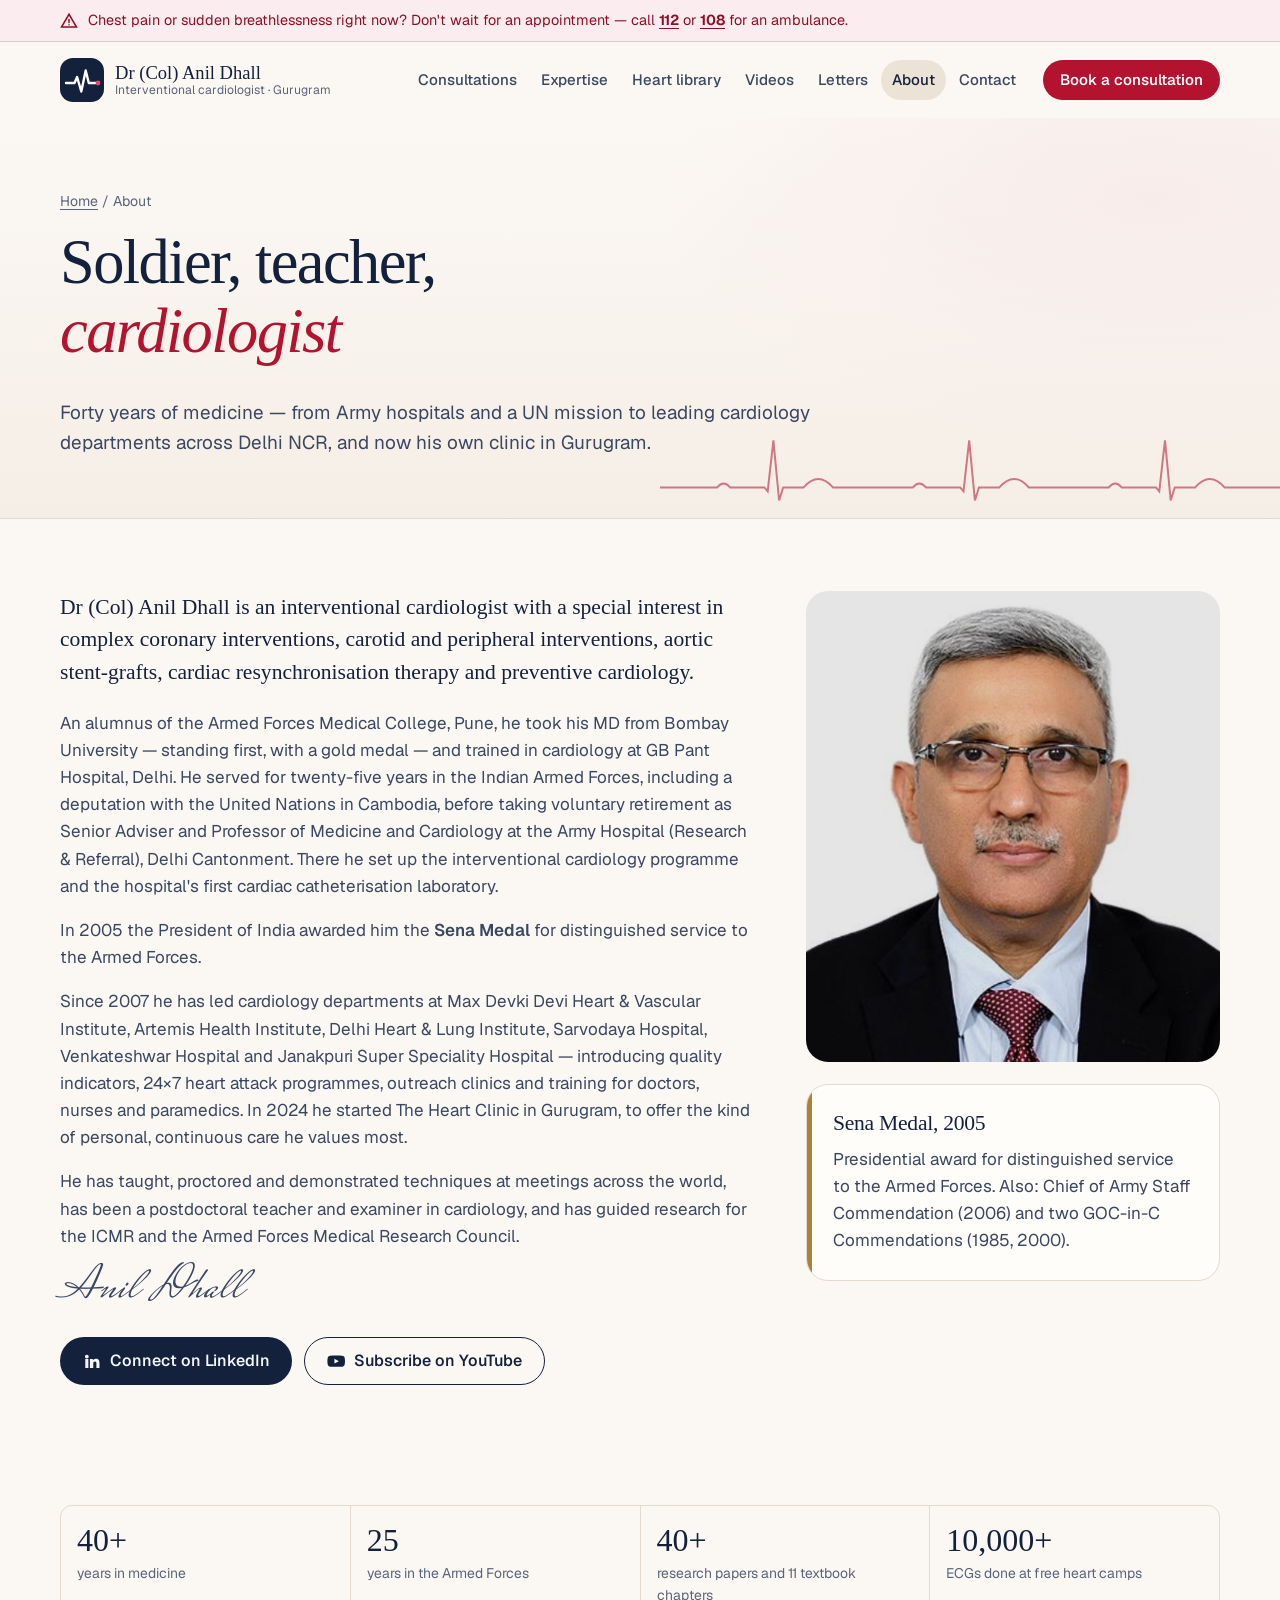
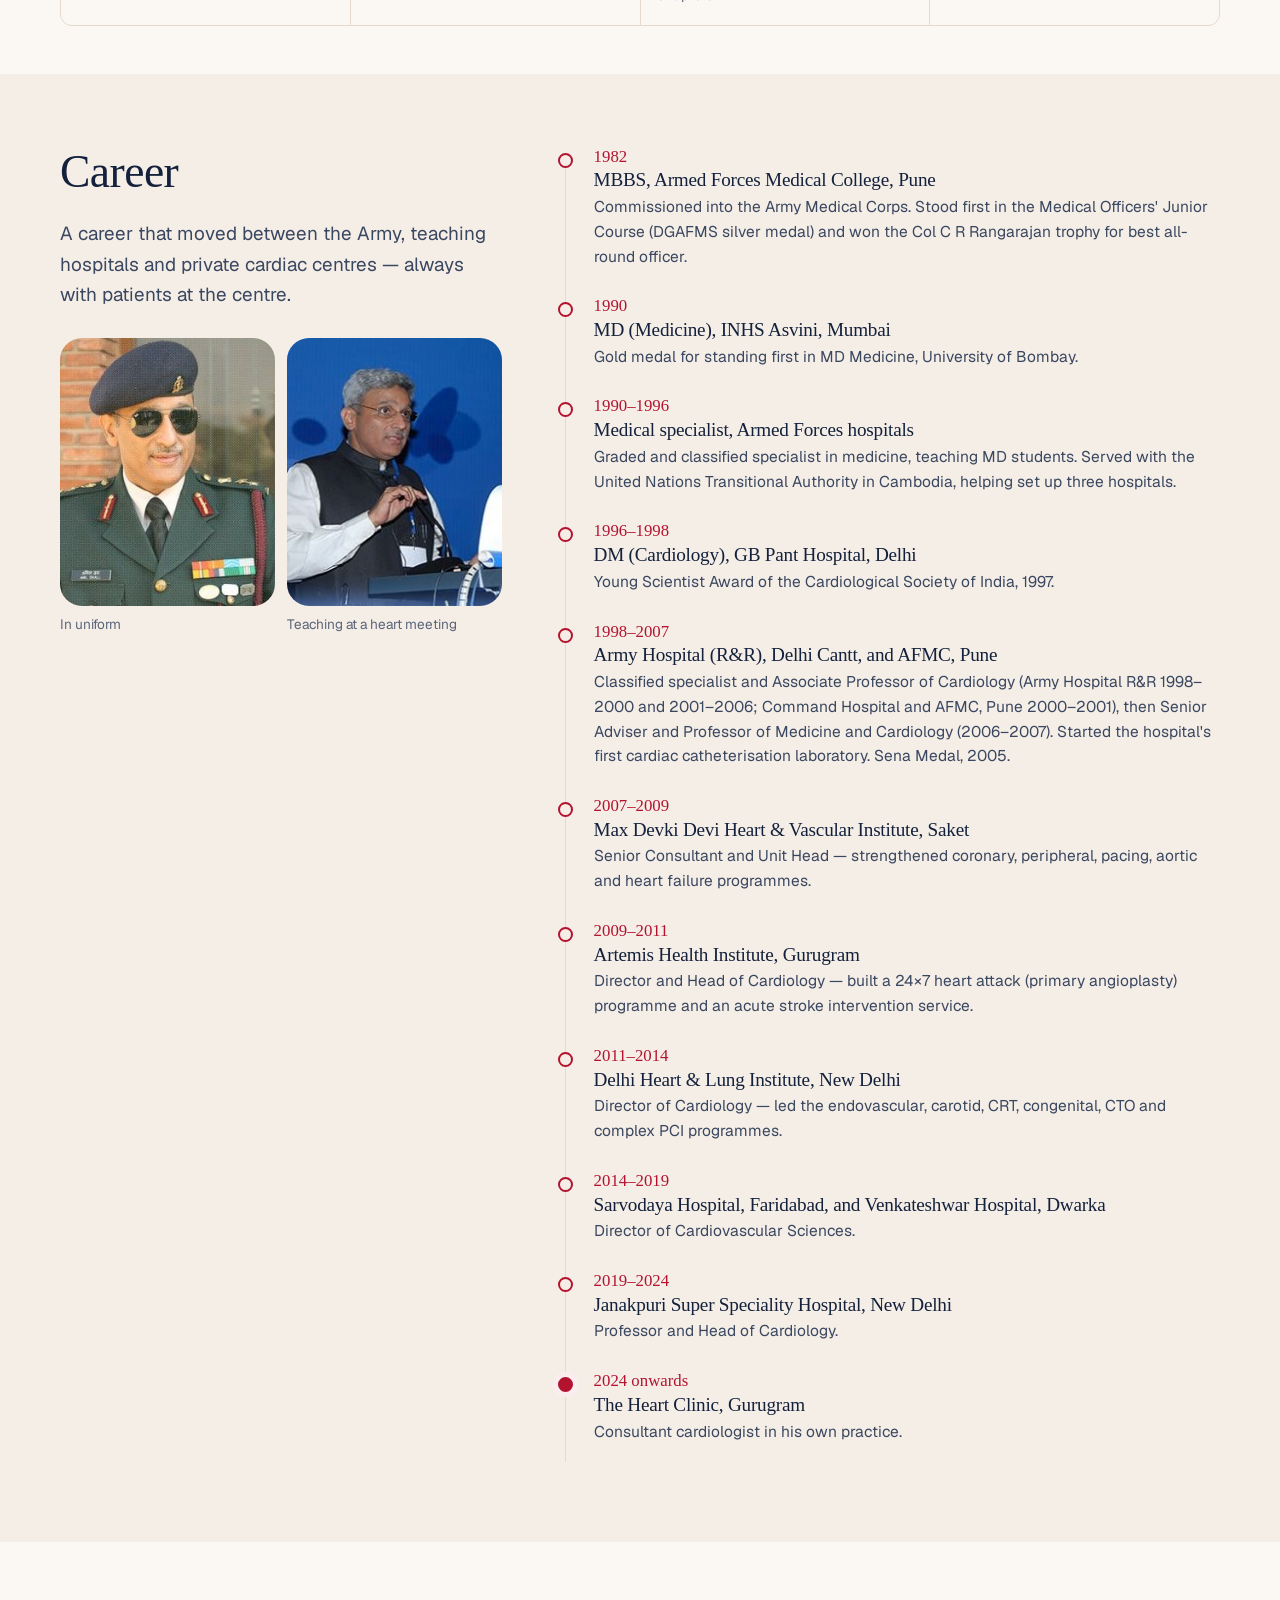
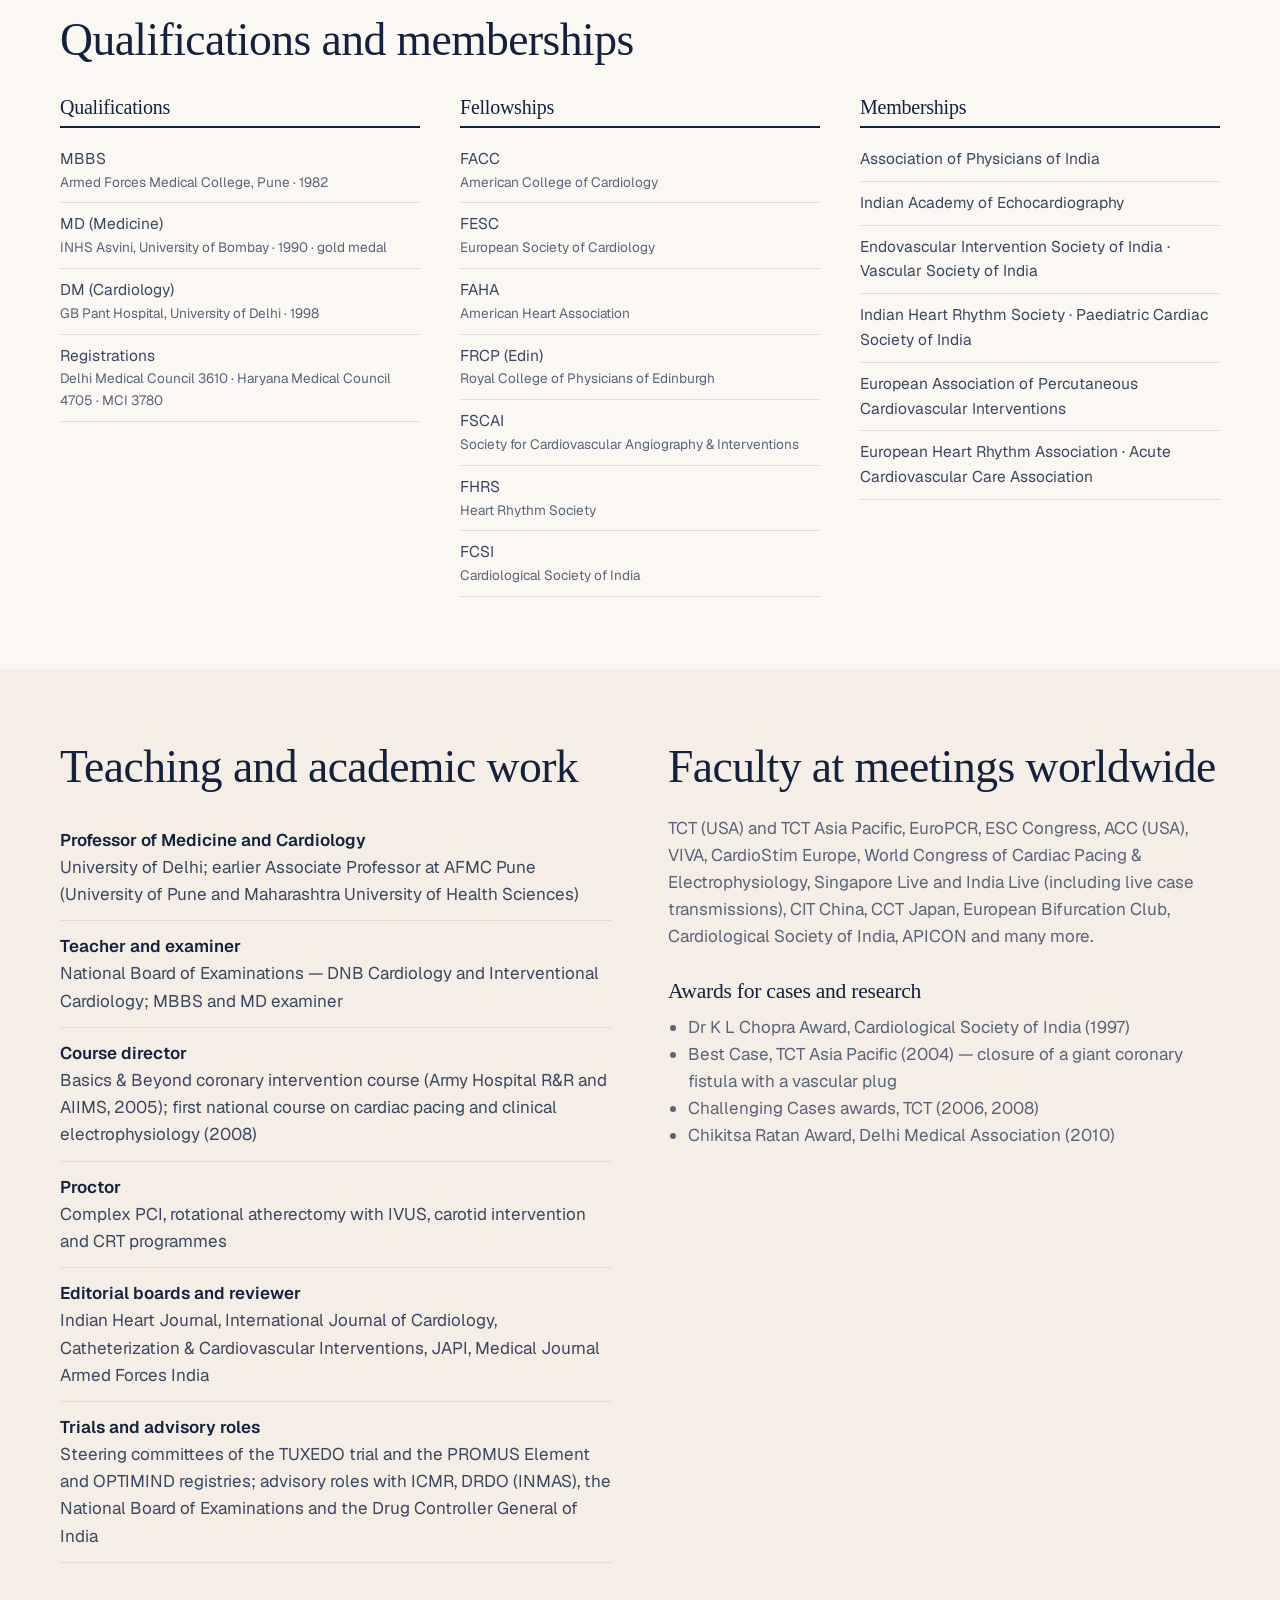
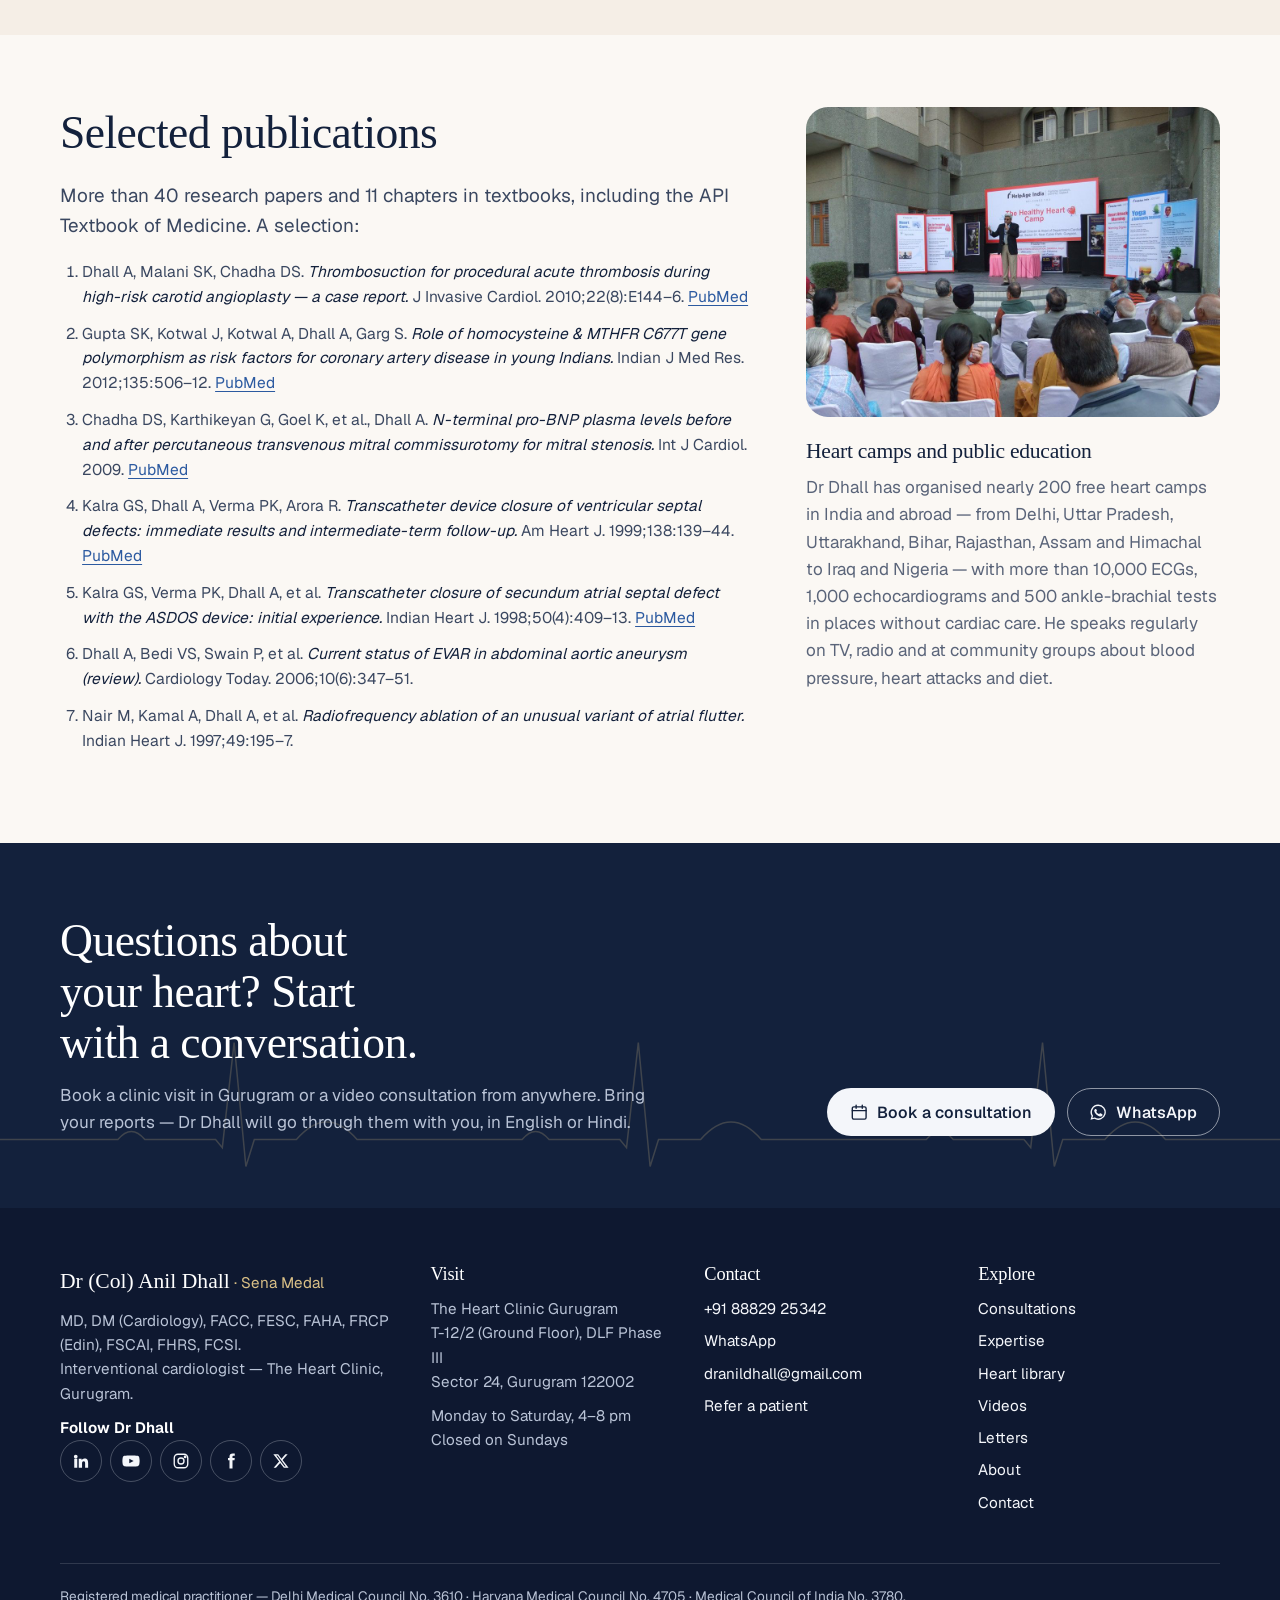
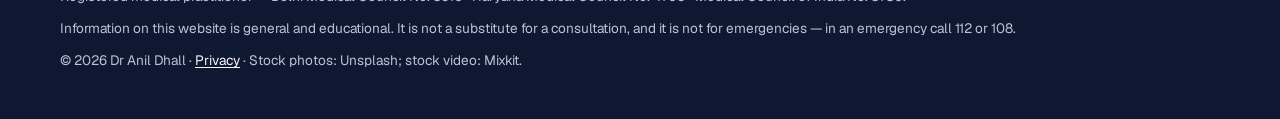
==== commit 0dcb5945: "Studio upgrade: house-style hero, follow-us, MarkBank updates, always-rebuild Warm palette; promise " ====
--- a/about/index.html
+++ b/about/index.html
@@ -3,14 +3,14 @@
 <head>
 <meta charset="utf-8">
 <meta name="viewport" content="width=device-width, initial-scale=1, viewport-fit=cover">
-<title>About Dr (Col) Anil Dhall · Sena Medal · Interventional Cardiologist</title>
-<meta name="description" content="Dr (Col) Anil Dhall: AFMC 1982, MD (gold medal), DM Cardiology (GB Pant). 25 years in the Indian Armed Forces, Sena Medal 2005. Former head of cardiology at Max, Artemis, DHLI, Sarvodaya, Venkateshwar and Janakpuri Super Speciality Hospital.">
+<title>About Dr (Col) Anil Dhall, Sena Medal</title>
+<meta name="description" content="AFMC 1982, MD (gold medal), DM Cardiology. 25 years in the Armed Forces, Sena Medal 2005, then head of cardiology at leading Delhi NCR hospitals.">
 <link rel="canonical" href="https://drbankata.github.io/anil-dhall/about/">
 <meta name="theme-color" content="#13213C">
 <meta property="og:type" content="website">
 <meta property="og:site_name" content="Dr (Col) Anil Dhall · Cardiologist">
-<meta property="og:title" content="About Dr (Col) Anil Dhall · Sena Medal · Interventional Cardiologist">
-<meta property="og:description" content="Dr (Col) Anil Dhall: AFMC 1982, MD (gold medal), DM Cardiology (GB Pant). 25 years in the Indian Armed Forces, Sena Medal 2005. Former head of cardiology at Max, Artemis, DHLI, Sarvodaya, Venkateshwar and Janakpuri Super Speciality Hospital.">
+<meta property="og:title" content="About Dr (Col) Anil Dhall, Sena Medal">
+<meta property="og:description" content="AFMC 1982, MD (gold medal), DM Cardiology. 25 years in the Armed Forces, Sena Medal 2005, then head of cardiology at leading Delhi NCR hospitals.">
 <meta property="og:url" content="https://drbankata.github.io/anil-dhall/about/">
 <meta property="og:image" content="https://drbankata.github.io/anil-dhall/assets/img/og-image.jpg">
 <meta property="og:locale" content="en_IN">
@@ -20,7 +20,7 @@
 <link rel="apple-touch-icon" href="../assets/img/apple-touch-icon.png">
 <link rel="preload" href="../assets/fonts/newsreader.woff2" as="font" type="font/woff2" crossorigin>
 <link rel="preload" href="../assets/fonts/geist.woff2" as="font" type="font/woff2" crossorigin>
-<link rel="stylesheet" href="../assets/css/site.css?v=2">
+<link rel="stylesheet" href="../assets/css/site.css?v=3a13a574ea">
 <script type="application/ld+json">{"@context": "https://schema.org", "@type": "Physician", "name": "Dr (Col) Anil Dhall", "honorificPrefix": "Dr", "url": "https://drbankata.github.io/anil-dhall/", "image": "https://drbankata.github.io/anil-dhall/assets/img/anil-dhall.jpg", "description": "Interventional cardiologist in Gurugram. MD, DM (Cardiology), FACC, FESC, FAHA, FRCP (Edin), FSCAI, FHRS, FCSI. Sena Medal.", "medicalSpecialty": ["Cardiovascular", "https://schema.org/Cardiovascular"], "telephone": "+91-8882925342", "email": "dranildhall@gmail.com", "address": {"@type": "PostalAddress", "streetAddress": "T-12/2 (Ground Floor), DLF Phase III, Sector 24", "addressLocality": "Gurugram", "addressRegion": "Haryana", "postalCode": "122002", "addressCountry": "IN"}, "openingHoursSpecification": [{"@type": "OpeningHoursSpecification", "dayOfWeek": ["Monday", "Tuesday", "Wednesday", "Thursday", "Friday", "Saturday"], "opens": "16:00", "closes": "20:00"}], "knowsLanguage": ["en", "hi"], "sameAs": ["https://www.linkedin.com/in/anildhall", "https://www.youtube.com/@Dr.ColAnilDhall", "https://www.facebook.com/dranildhall/", "https://www.instagram.com/the.heartclinicgurugram/", "https://x.com/dhall_dr", "https://www.practo.com/delhi/doctor/dr-anil-dhall-cardiologist-3"]}</script>
 </head>
 <body>
@@ -47,7 +47,7 @@
   <svg class="mini-trace" viewBox="0 0 760 120" aria-hidden="true" preserveAspectRatio="none"><path vector-effect="non-scaling-stroke" d="M0,90 L70,90 q8,-9.6 16,0 L128,90 l4,4.8 l7,-62.4 l7,73.6 l5,-16.0 L176,90 q18,-20.8 36,0 L310,90 q8,-9.6 16,0 L368,90 l4,4.8 l7,-62.4 l7,73.6 l5,-16.0 L416,90 q18,-20.8 36,0 L550,90 q8,-9.6 16,0 L608,90 l4,4.8 l7,-62.4 l7,73.6 l5,-16.0 L656,90 q18,-20.8 36,0 L760,90"/></svg>
   <div class="wrap">
     <p class="crumbs"><a href="../">Home</a> / About</p>
-    <h1>Soldier, teacher, cardiologist</h1>
+    <h1>Soldier, teacher, <em>cardiologist</em></h1>
     <p class="lede">Forty years of medicine — from Army hospitals and a UN mission to leading cardiology departments across Delhi NCR, and now his own clinic in Gurugram.</p>
   </div>
 </section>
@@ -61,6 +61,7 @@
         <p>Since 2007 he has led cardiology departments at Max Devki Devi Heart &amp; Vascular Institute, Artemis Health Institute, Delhi Heart &amp; Lung Institute, Sarvodaya Hospital, Venkateshwar Hospital and Janakpuri Super Speciality Hospital — introducing quality indicators, 24×7 heart attack programmes, outreach clinics and training for doctors, nurses and paramedics. In 2024 he started The Heart Clinic in Gurugram, to offer the kind of personal, continuous care he values most.</p>
         <p>He has taught, proctored and demonstrated techniques at meetings across the world, has been a postdoctoral teacher and examiner in cardiology, and has guided research for the ICMR and the Armed Forces Medical Research Council.</p>
         <p class="sig-line" aria-hidden="true">Anil Dhall</p>
+        <div class="btn-row" style="margin-top:22px"><a class="btn btn-ink" data-show="linkedin" href="#" aria-label="Connect on LinkedIn (opens in a new tab)"><svg viewBox="0 0 24 24" fill="currentColor" aria-hidden="true"><path d="M4.98 3.5a2.5 2.5 0 1 1 0 5 2.5 2.5 0 0 1 0-5ZM3 9h4v12H3zM9 9h3.8v1.7h.1a4.2 4.2 0 0 1 3.8-2c4 0 4.8 2.6 4.8 6V21h-4v-5.6c0-1.3 0-3-1.9-3s-2.2 1.5-2.2 2.9V21H9z"/></svg>Connect on LinkedIn</a><a class="btn btn-line" data-show="youtube" href="#" aria-label="Subscribe on YouTube (opens in a new tab)"><svg viewBox="0 0 24 24" fill="currentColor" aria-hidden="true"><path d="M23 7.2a3 3 0 0 0-2.1-2.1C19 4.6 12 4.6 12 4.6s-7 0-8.9.5A3 3 0 0 0 1 7.2 31 31 0 0 0 .5 12a31 31 0 0 0 .5 4.8 3 3 0 0 0 2.1 2.1c1.9.5 8.9.5 8.9.5s7 0 8.9-.5a3 3 0 0 0 2.1-2.1 31 31 0 0 0 .5-4.8 31 31 0 0 0-.5-4.8ZM9.7 15.1V8.9l5.8 3.1Z"/></svg>Subscribe on YouTube</a></div>
       </div>
       <div>
         <figure class="photo" style="aspect-ratio:546/621"><img src="../assets/img/anil-dhall.jpg" alt="Portrait of Dr (Col) Anil Dhall" loading="lazy"></figure>
@@ -164,13 +165,14 @@
       <div class="foot-brand">
         <span class="brand-name">Dr (Col) Anil Dhall</span><span style="color:var(--brass-light)"> · Sena Medal</span>
         <p>MD, DM (Cardiology), FACC, FESC, FAHA, FRCP (Edin), FSCAI, FHRS, FCSI.<br>Interventional cardiologist — The Heart Clinic, Gurugram.</p>
-        <div class="socials">
-          <a data-show="linkedin" href="#" aria-label="LinkedIn"><svg viewBox="0 0 24 24" fill="currentColor" aria-hidden="true"><path d="M4.98 3.5a2.5 2.5 0 1 1 0 5 2.5 2.5 0 0 1 0-5ZM3 9h4v12H3zM9 9h3.8v1.7h.1a4.2 4.2 0 0 1 3.8-2c4 0 4.8 2.6 4.8 6V21h-4v-5.6c0-1.3 0-3-1.9-3s-2.2 1.5-2.2 2.9V21H9z"/></svg></a>
-          <a data-show="youtube" href="#" aria-label="YouTube"><svg viewBox="0 0 24 24" fill="currentColor" aria-hidden="true"><path d="M23 7.2a3 3 0 0 0-2.1-2.1C19 4.6 12 4.6 12 4.6s-7 0-8.9.5A3 3 0 0 0 1 7.2 31 31 0 0 0 .5 12a31 31 0 0 0 .5 4.8 3 3 0 0 0 2.1 2.1c1.9.5 8.9.5 8.9.5s7 0 8.9-.5a3 3 0 0 0 2.1-2.1 31 31 0 0 0 .5-4.8 31 31 0 0 0-.5-4.8ZM9.7 15.1V8.9l5.8 3.1Z"/></svg></a>
-          <a data-show="facebook" href="#" aria-label="Facebook"><svg viewBox="0 0 24 24" fill="currentColor" aria-hidden="true"><path d="M14 8V6.3c0-.8.2-1.3 1.4-1.3H17V2h-2.6C11.3 2 10 3.6 10 6.2V8H8v3h2v11h4V11h2.7l.3-3Z"/></svg></a>
-          <a data-show="instagram" href="#" aria-label="Instagram"><svg viewBox="0 0 24 24" fill="none" stroke="currentColor" stroke-width="1.8" aria-hidden="true"><rect x="3" y="3" width="18" height="18" rx="5"/><circle cx="12" cy="12" r="4"/><circle cx="17.5" cy="6.5" r="1" fill="currentColor"/></svg></a>
-          <a data-show="twitter" href="#" aria-label="X (Twitter)"><svg viewBox="0 0 24 24" fill="currentColor" aria-hidden="true"><path d="M17.8 3h3.1l-6.8 7.8 8 10.2h-6.3l-4.9-6.4L5.3 21H2.2l7.3-8.3L1.8 3h6.4l4.4 5.9Zm-1.1 16.2h1.7L7.4 4.7H5.6Z"/></svg></a>
-        </div>
+        <p class="foot-follow">Follow Dr Dhall</p>
+        <ul class="socials" aria-label="Follow Dr Anil Dhall">
+          <li><a data-show="linkedin" href="#" aria-label="LinkedIn (opens in a new tab)" title="LinkedIn"><svg viewBox="0 0 24 24" fill="currentColor" aria-hidden="true"><path d="M4.98 3.5a2.5 2.5 0 1 1 0 5 2.5 2.5 0 0 1 0-5ZM3 9h4v12H3zM9 9h3.8v1.7h.1a4.2 4.2 0 0 1 3.8-2c4 0 4.8 2.6 4.8 6V21h-4v-5.6c0-1.3 0-3-1.9-3s-2.2 1.5-2.2 2.9V21H9z"/></svg></a></li>
+          <li><a data-show="youtube" href="#" aria-label="YouTube (opens in a new tab)" title="YouTube"><svg viewBox="0 0 24 24" fill="currentColor" aria-hidden="true"><path d="M23 7.2a3 3 0 0 0-2.1-2.1C19 4.6 12 4.6 12 4.6s-7 0-8.9.5A3 3 0 0 0 1 7.2 31 31 0 0 0 .5 12a31 31 0 0 0 .5 4.8 3 3 0 0 0 2.1 2.1c1.9.5 8.9.5 8.9.5s7 0 8.9-.5a3 3 0 0 0 2.1-2.1 31 31 0 0 0 .5-4.8 31 31 0 0 0-.5-4.8ZM9.7 15.1V8.9l5.8 3.1Z"/></svg></a></li>
+          <li><a data-show="instagram" href="#" aria-label="Instagram (opens in a new tab)" title="Instagram"><svg viewBox="0 0 24 24" fill="none" stroke="currentColor" stroke-width="1.8" aria-hidden="true"><rect x="3" y="3" width="18" height="18" rx="5"/><circle cx="12" cy="12" r="4"/><circle cx="17.5" cy="6.5" r="1" fill="currentColor"/></svg></a></li>
+          <li><a data-show="facebook" href="#" aria-label="Facebook (opens in a new tab)" title="Facebook"><svg viewBox="0 0 24 24" fill="currentColor" aria-hidden="true"><path d="M14 8V6.3c0-.8.2-1.3 1.4-1.3H17V2h-2.6C11.3 2 10 3.6 10 6.2V8H8v3h2v11h4V11h2.7l.3-3Z"/></svg></a></li>
+          <li><a data-show="twitter" href="#" aria-label="X (opens in a new tab)" title="X"><svg viewBox="0 0 24 24" fill="currentColor" aria-hidden="true"><path d="M17.8 3h3.1l-6.8 7.8 8 10.2h-6.3l-4.9-6.4L5.3 21H2.2l7.3-8.3L1.8 3h6.4l4.4 5.9Zm-1.1 16.2h1.7L7.4 4.7H5.6Z"/></svg></a></li>
+        </ul>
       </div>
       <div><h2 class="fh">Visit</h2>
         <address style="font-style:normal">The Heart Clinic Gurugram<br>T-12/2 (Ground Floor), DLF Phase III<br>Sector 24, Gurugram 122002</address>
@@ -219,6 +221,6 @@
     <p class="small muted" style="margin:14px 0 0">Nothing is stored on this website. Your message goes only where you send it.</p>
   </div>
 </dialog>
-<script src="../assets/js/site.js?v=2" defer></script>
+<script src="../assets/js/site.js?v=3a13a574ea" defer></script>
 </body>
 </html>
--- a/assets/css/site.css
+++ b/assets/css/site.css
@@ -11,27 +11,35 @@
 @font-face { font-family: "Signature"; src: url("../fonts/signature.woff2") format("woff2"); font-weight: 400; font-style: normal; font-display: swap; }
 
 :root {
-  /* palette */
-  --paper: #FAFBFC;        /* chart white — page background */
-  --paper-2: #F1F4F8;      /* cool panel */
-  --paper-3: #E6EBF2;      /* deeper panel / borders on panels */
+  /* palette — house style: warm ivory page, parchment + blush bands, regimental navy, arterial red action, brass decoration */
+  --paper: #FBF8F4;        /* ivory page */
+  --card: #FFFDFA;         /* cards, header, dialogs */
+  --white: #FFFFFF;
+  --paper-2: #F5EEE6;      /* parchment band */
+  --paper-3: #ECE3D7;      /* deeper parchment / panel borders */
+  --blush: #F8ECEA;        /* blush band */
   --grid: #EBC3C7;         /* ECG paper grid (decoration) */
   --grid-soft: rgba(235, 195, 199, .45);
-  --ink: #13213C;          /* regimental navy — text + dark bands */
-  --ink-2: #3A4760;        /* secondary text */
-  --ink-3: #5B6680;        /* tertiary text (AA on paper) */
-  --night: #0E1830;        /* darkest band */
-  --line: #D9DFE8;         /* hairlines */
-  --red: #B3132F;          /* arterial red — the action colour */
+  --ink: #13213C;          /* regimental navy — headings + dark bands */
+  --ink-2: #3A4760;        /* body text */
+  --ink-3: #5A6479;        /* secondary text (AA on parchment) */
+  --night: #0E1830;        /* darkest band + footer */
+  --line: #E4DACE;         /* warm hairlines */
+  --field: #A79C8F;        /* form field borders (3:1 on ivory) */
+  --red: #B3132F;          /* arterial red — the action colour, italic accent words */
   --red-deep: #8E0E25;
   --red-wash: #FBEDEF;
-  --blue: #2C5AA0;         /* venous blue — links, info */
+  --blue: #2C5AA0;         /* venous blue — links */
   --blue-wash: #EAF0F9;
   --brass: #A8843A;        /* decoration only — never text on light */
   --brass-light: #D9BF86;  /* brass on dark */
+  --brass-soft: #F2E6CC;
   --on-dark: #F4F6FA;
   --on-dark-soft: #B9C3D6;
   --ok: #1D7A4A;
+  --ok-wash: #E8F4EE;
+  --warn-wash: #FBF3E3;
+  --bp-1: #7FBF9C; --bp-2: #E2B65A; --bp-3: #D9707F;
 
   /* type */
   --serif: "Newsreader", "Iowan Old Style", Georgia, serif;
@@ -47,6 +55,7 @@
   --r-l: 22px;
   --shadow-1: 0 1px 2px rgba(19, 33, 60, .06), 0 4px 14px rgba(19, 33, 60, .06);
   --shadow-2: 0 2px 6px rgba(19, 33, 60, .08), 0 18px 40px rgba(19, 33, 60, .12);
+  --shadow-photo: 0 10px 30px rgba(19, 33, 60, .18);
   --head-h: 64px;
 }
 
@@ -92,14 +101,14 @@
 .btn { display: inline-flex; align-items: center; justify-content: center; gap: .55em; min-height: 48px; padding: .7em 1.35em; border-radius: 999px; border: 1.5px solid transparent; font-weight: 550; font-size: 1rem; line-height: 1.2; text-decoration: none; cursor: pointer; transition: background-color .2s, color .2s, border-color .2s, transform .2s; max-width: 100%; text-align: center; }
 @media (min-width: 640px) { .btn { white-space: nowrap; } }
 .btn svg { width: 1.15em; height: 1.15em; flex: none; }
-.btn-red { background: var(--red); color: #fff; }
-.btn-red:hover { background: var(--red-deep); color: #fff; }
+.btn-red { background: var(--red); color: var(--white); }
+.btn-red:hover { background: var(--red-deep); color: var(--white); }
 .btn-ink { background: var(--ink); color: var(--on-dark); }
-.btn-ink:hover { background: var(--night); color: #fff; }
+.btn-ink:hover { background: var(--night); color: var(--white); }
 .btn-line { border-color: var(--ink); color: var(--ink); background: transparent; }
 .btn-line:hover { background: var(--ink); color: var(--on-dark); }
 .btn-light { background: var(--on-dark); color: var(--ink); }
-.btn-light:hover { background: #fff; color: var(--red); }
+.btn-light:hover { background: var(--card); color: var(--red); }
 .btn-ghost-light { border-color: rgba(244, 246, 250, .55); color: var(--on-dark); }
 .btn-ghost-light:hover { background: var(--on-dark); color: var(--ink); }
 .btn-s { min-height: 40px; padding: .5em 1.05em; font-size: .94rem; }
@@ -110,7 +119,7 @@
 /* ---------- header ---------- */
 .progress { position: fixed; top: 0; left: 0; height: 2px; width: 0; background: var(--red); z-index: 120; }
 .site-header { position: sticky; top: 0; z-index: 100; height: var(--head-h); }
-.site-header::before { content: ""; position: absolute; inset: 0; background: rgba(250, 251, 252, .9); -webkit-backdrop-filter: saturate(1.4) blur(10px); backdrop-filter: saturate(1.4) blur(10px); border-bottom: 1px solid transparent; transition: border-color .2s, box-shadow .2s; z-index: -1; }
+.site-header::before { content: ""; position: absolute; inset: 0; background: rgba(251, 248, 244, .9); -webkit-backdrop-filter: saturate(1.4) blur(10px); backdrop-filter: saturate(1.4) blur(10px); border-bottom: 1px solid transparent; transition: border-color .2s, box-shadow .2s; z-index: -1; }
 .site-header.scrolled::before { border-bottom-color: var(--line); box-shadow: 0 6px 20px rgba(19, 33, 60, .05); }
 .head-in { display: flex; align-items: center; gap: 16px; height: 100%; }
 .brand { display: flex; align-items: center; gap: 11px; text-decoration: none; color: var(--ink); min-width: 0; margin-right: auto; }
@@ -145,7 +154,7 @@
 }
 
 /* ---------- emergency line ---------- */
-.sos { background: var(--red-wash); border-bottom: 1px solid #F1CDD3; color: var(--red-deep); font-size: .9rem; }
+.sos { background: var(--red-wash); border-bottom: 1px solid var(--grid); color: var(--red-deep); font-size: .9rem; }
 .sos .wrap { display: flex; gap: 10px; align-items: center; padding-top: 9px; padding-bottom: 9px; }
 .sos svg { width: 18px; height: 18px; flex: none; }
 .sos a { color: var(--red-deep); font-weight: 650; }
@@ -154,7 +163,8 @@
 @media (min-width: 640px) { .sos .long { display: inline; } .sos .short { display: none; } }
 
 /* =====================================================================
-   HERO — the one showpiece: ECG paper + live trace + signature
+   HERO — house style: warm promise + collage of real photos + chips + signature.
+   The one showpiece: the ECG trace under the collage draws once and signs off as his signature.
    ===================================================================== */
 .ecg-paper {
   background-color: var(--paper);
@@ -166,69 +176,70 @@
   background-size: 40px 40px, 40px 40px, 8px 8px, 8px 8px;
   background-position: -1px -1px, -1px -1px, -1px -1px, -1px -1px;
 }
-.hero { position: relative; overflow: hidden; padding: 36px 0 0; }
-.hero::after { content: ""; position: absolute; inset: auto 0 0 0; height: 120px; background: linear-gradient(to bottom, rgba(250, 251, 252, 0), var(--paper)); pointer-events: none; }
-.hero-grid { position: relative; z-index: 1; display: grid; grid-template-columns: minmax(0, 1fr); gap: 28px; align-items: end; }
-.hero-copy { min-width: 0; }
-.hero-kicker { display: inline-flex; font-size: .88rem; align-items: center; gap: 10px; color: var(--ink-2); background: rgba(250, 251, 252, .85); padding: 6px 14px 6px 10px; border-radius: 999px; border: 1px solid var(--line); margin-bottom: 22px; }
-.pulse-dot { width: 10px; height: 10px; border-radius: 50%; background: var(--red); box-shadow: 0 0 0 0 rgba(179, 19, 47, .5); animation: beat 1s infinite; flex: none; }
-@keyframes beat { 0% { box-shadow: 0 0 0 0 rgba(179, 19, 47, .45); } 70% { box-shadow: 0 0 0 9px rgba(179, 19, 47, 0); } 100% { box-shadow: 0 0 0 0 rgba(179, 19, 47, 0); } }
-.hero h1 { margin-bottom: .18em; }
-.hero h1 .rank { display: block; font-size: .42em; letter-spacing: 0; color: var(--ink-2); font-weight: 450; margin-bottom: .35em; }
-.post-nom { font-family: var(--sans); font-size: .92rem; letter-spacing: .02em; color: var(--ink-2); margin-bottom: 20px; word-spacing: .12em; }
-.hero-lede { font-family: var(--serif); font-size: clamp(1.25rem, 2.4vw, 1.55rem); line-height: 1.4; color: var(--ink); max-width: 30ch; margin-bottom: 26px; font-weight: 380; }
-.hero .btn-row { margin-bottom: 8px; }
-.hero-meta { margin: 18px 0 0; display: flex; flex-wrap: wrap; gap: 6px 18px; font-size: .93rem; color: var(--ink-2); list-style: none; padding: 0; }
-.hero-meta li { display: flex; align-items: center; gap: 7px; }
-.hero-meta svg { width: 16px; height: 16px; color: var(--red); flex: none; }
-
-.portrait { position: relative; margin: 0; justify-self: center; width: min(78vw, 360px); }
-.portrait-frame { position: relative; border-radius: 200px 200px var(--r-m) var(--r-m); overflow: hidden; background: #E9ECEF; box-shadow: var(--shadow-2); aspect-ratio: 546 / 621; }
-.portrait-frame img { width: 100%; height: 100%; object-fit: cover; }
-.portrait::before { content: ""; position: absolute; inset: -10px -10px auto auto; width: 70%; height: 70%; border: 1.5px solid var(--brass); border-radius: 200px 200px 0 0; border-bottom: 0; border-left: 0; pointer-events: none; }
-.portrait figcaption { position: absolute; left: -10px; bottom: 22px; background: var(--ink); color: var(--on-dark); border-radius: var(--r-s); padding: 9px 13px; font-size: .82rem; line-height: 1.3; box-shadow: var(--shadow-1); max-width: 78%; }
-.portrait figcaption strong { display: block; font-family: var(--serif); font-weight: 500; font-size: 1rem; color: #fff; }
-.portrait figcaption span { color: var(--brass-light); }
-
-/* the trace */
-.ecg-strip { position: relative; z-index: 1; margin-top: 18px; padding-bottom: 24px; }
-.ecg-strip svg { width: 100%; height: auto; overflow: visible; }
-.ecg-wide { display: none !important; }
-@media (min-width: 640px) { .ecg-wide { display: block !important; } .ecg-narrow { display: none !important; } }
-.ecg-line { fill: none; stroke: var(--ink); stroke-width: 2.1; stroke-linejoin: round; stroke-linecap: round; }
-.ecg-sig { font-family: var(--sig); font-size: 64px; fill: var(--red); }
-.ecg-read { font-family: var(--mono); font-size: 12px; fill: var(--ink-3); letter-spacing: .02em; }
+.hero { position: relative; overflow: hidden; padding: 34px 0 0; background:
+  radial-gradient(60% 70% at 85% 30%, var(--blush) 0%, rgba(248, 236, 234, 0) 70%),
+  radial-gradient(50% 60% at 5% 90%, var(--brass-soft) 0%, rgba(242, 230, 204, 0) 65%),
+  linear-gradient(180deg, var(--paper) 0%, var(--paper-2) 100%); }
+.hero-grid { position: relative; display: grid; grid-template-columns: minmax(0, 1fr); gap: 34px; align-items: center; }
+.hero-grid > * { min-width: 0; }
+.kicker { display: flex; align-items: center; gap: 12px; font-size: .95rem; color: var(--ink-2); margin: 0 0 18px; }
+.kicker .rule { width: 34px; height: 1.5px; background: var(--brass); flex: none; }
+.hero h1 { font-size: clamp(2.5rem, 6.4vw, 4.4rem); line-height: 1.04; margin-bottom: .32em; max-width: 13ch; }
+h1 em, h2 em { font-style: italic; color: var(--red); font-weight: inherit; }
+.hero-lede { font-size: clamp(1.06rem, 1.6vw, 1.18rem); color: var(--ink-2); max-width: 46ch; margin-bottom: 26px; }
+.trust { list-style: none; padding: 0; margin: 22px 0 0; display: flex; flex-wrap: wrap; gap: 8px 22px; font-size: .92rem; color: var(--ink-2); }
+.trust li { display: flex; align-items: center; gap: 8px; min-width: 0; }
+.trust svg { width: 18px; height: 18px; color: var(--red); flex: none; }
+.trust b { color: var(--ink); font-weight: 600; }
+
+/* collage */
+.collage { position: relative; width: 100%; max-width: 540px; margin: 0 auto; aspect-ratio: 540 / 600; }
+.collage .sun { position: absolute; right: 2%; top: 4%; width: 74%; aspect-ratio: 1; border-radius: 50%; background: radial-gradient(circle at 40% 40%, var(--brass-soft), var(--blush) 70%); }
+.collage figure { position: absolute; margin: 0; overflow: hidden; background: var(--paper-3); box-shadow: var(--shadow-photo); }
+.collage img { width: 100%; height: 100%; object-fit: cover; }
+.c-portrait { right: 7%; top: 0; width: 58%; aspect-ratio: 546 / 621; border-radius: 999px 999px 18px 18px; border: 6px solid var(--card); }
+.c-consult { left: 0; bottom: 16%; width: 46%; aspect-ratio: 4 / 3; border-radius: 14px; border: 6px solid var(--card); transform: rotate(-3deg); }
+.c-consult img { object-position: 35% center; }
+.c-army { left: 8%; top: 8%; width: 25%; aspect-ratio: 1; border-radius: 50%; border: 5px solid var(--card); }
+.c-army img { object-position: 50% 20%; }
+.hchip { position: absolute; display: inline-flex; align-items: center; gap: 8px; background: var(--card); color: var(--ink); border-radius: 999px; padding: 7px 13px 7px 9px; font-size: .8rem; font-weight: 550; line-height: 1.2; box-shadow: var(--shadow-1); white-space: nowrap; max-width: 70%; }
+.hchip svg { width: 16px; height: 16px; color: var(--red); flex: none; }
+.hchip-a { right: 0; top: 44%; }
+.hchip-b { left: 30%; top: 1%; }
+.hchip-c { right: 3%; bottom: 13%; }
+.pulse-dot { width: 9px; height: 9px; border-radius: 50%; background: var(--red); box-shadow: 0 0 0 0 rgba(179, 19, 47, .5); animation: beat 1s infinite; flex: none; }
+@keyframes beat { 0% { box-shadow: 0 0 0 0 rgba(179, 19, 47, .45); } 70% { box-shadow: 0 0 0 8px rgba(179, 19, 47, 0); } 100% { box-shadow: 0 0 0 0 rgba(179, 19, 47, 0); } }
+.c-trace { position: absolute; left: 0; right: 0; bottom: 0; width: 100%; height: auto; overflow: visible; }
+.ecg-line { fill: none; stroke: var(--ink); stroke-width: 2; stroke-linejoin: round; stroke-linecap: round; }
+.ecg-sig { font-family: var(--sig); font-size: 50px; fill: var(--red); }
 .ecg-dot { fill: var(--red); }
 .ecg-halo { fill: rgba(179, 19, 47, .18); }
-.js .ecg-line { stroke-dasharray: var(--len, 3000); stroke-dashoffset: var(--len, 3000); animation: draw 3.2s cubic-bezier(.45, .05, .35, 1) .35s forwards; }
-.js .ecg-sig { clip-path: inset(0 100% 0 0); animation: sign 1.5s ease-out 3.25s forwards; }
-.js .ecg-runner { opacity: 0; animation: fadein .4s ease 4.6s forwards; }
+.js .ecg-line { stroke-dasharray: var(--len, 1200); stroke-dashoffset: var(--len, 1200); animation: draw 2.6s cubic-bezier(.45, .05, .35, 1) .4s forwards; }
+.js .ecg-sig { clip-path: inset(0 100% 0 0); animation: sign 1.4s ease-out 2.9s forwards; }
+.js .ecg-runner { opacity: 0; animation: fadein .4s ease 4.3s forwards; }
 @keyframes draw { to { stroke-dashoffset: 0; } }
 @keyframes sign { to { clip-path: inset(0 0 0 0); } }
 @keyframes fadein { to { opacity: 1; } }
 
-.hero-facts { position: relative; z-index: 2; display: grid; grid-template-columns: repeat(2, minmax(0, 1fr)); gap: 1px; background: var(--line); border: 1px solid var(--line); border-radius: var(--r-m); overflow: hidden; margin-bottom: 8px; }
-.hero-facts > div { background: var(--paper); padding: 16px 16px 14px; min-width: 0; }
-.hero-facts b { display: block; font-family: var(--serif); font-size: 1.7rem; font-weight: 450; line-height: 1.1; color: var(--ink); }
-.hero-facts span { font-size: .86rem; color: var(--ink-3); line-height: 1.35; display: block; margin-top: 4px; }
-
-@media (min-width: 640px) {
-  .hero-facts { grid-template-columns: repeat(4, minmax(0, 1fr)); }
-}
+/* benefits strip under the hero */
+.benefits { position: relative; display: grid; grid-template-columns: minmax(0, 1fr); gap: 1px; margin-top: 30px; background: var(--line); border-top: 1px solid var(--line); }
+.benefits > div { background: var(--paper-2); padding: 18px 4px 18px 0; display: flex; gap: 14px; align-items: flex-start; min-width: 0; }
+.benefits .ico { width: 42px; height: 42px; border-radius: 50%; background: var(--card); display: grid; place-items: center; flex: none; color: var(--red); box-shadow: var(--shadow-1); }
+.benefits .ico svg { width: 20px; height: 20px; }
+.benefits b { display: block; font-family: var(--serif); font-size: 1.1rem; font-weight: 500; color: var(--ink); }
+.benefits span { font-size: .9rem; color: var(--ink-3); line-height: 1.4; display: block; }
+@media (min-width: 640px) { .benefits { grid-template-columns: repeat(2, minmax(0, 1fr)); } .benefits > div { padding: 20px 18px; } }
 @media (min-width: 900px) {
   .hero { padding-top: 56px; }
-  .hero-grid { grid-template-columns: minmax(0, 1.2fr) minmax(0, .8fr); gap: 48px; }
-  .portrait { justify-self: end; width: 100%; max-width: 400px; }
-  .ecg-strip { margin-top: 6px; }
-  .ecg-strip .ecg-wide { margin-top: -34px; }
-}
-@media (min-width: 1280px) {
-  .hero-grid { grid-template-columns: minmax(0, 1.25fr) minmax(0, .75fr); }
-}
+  .hero-grid { grid-template-columns: minmax(0, 1fr) minmax(0, 1fr); gap: 48px; }
+  .collage { margin: 0 0 0 auto; }
+}
+@media (min-width: 1100px) { .benefits { grid-template-columns: repeat(4, minmax(0, 1fr)); margin-top: 42px; } }
+@media (max-width: 420px) { .hchip { font-size: .72rem; padding: 6px 10px 6px 8px; } .hchip svg { width: 14px; height: 14px; } }
 
 /* ---------- sub-page hero (quiet) ---------- */
 .page-hero { position: relative; padding: 48px 0 40px; border-bottom: 1px solid var(--line); overflow: hidden; }
-.page-hero::after { content: ""; position: absolute; inset: 0; background: linear-gradient(100deg, rgba(250, 251, 252, .97) 30%, rgba(250, 251, 252, .7)); pointer-events: none; }
+.page-hero { background: radial-gradient(55% 90% at 90% 20%, var(--blush) 0%, rgba(248, 236, 234, 0) 70%), linear-gradient(180deg, var(--paper) 0%, var(--paper-2) 100%); }
 .page-hero .wrap { position: relative; z-index: 1; }
 .page-hero h1 { font-size: clamp(2.3rem, 5.6vw, 3.9rem); max-width: 18ch; }
 .page-hero .lede { margin-bottom: 0; }
@@ -292,7 +303,7 @@
 @media (min-width: 1100px) { .cond-grid.three { grid-template-columns: repeat(3, minmax(0, 1fr)); } }
 
 .symptoms { display: flex; flex-wrap: wrap; gap: 8px; list-style: none; padding: 0; margin: 0 0 24px; }
-.symptoms li { background: #fff; border: 1px solid var(--line); border-radius: 999px; padding: 7px 14px; font-size: .95rem; }
+.symptoms li { background: var(--card); border: 1px solid var(--line); border-radius: 999px; padding: 7px 14px; font-size: .95rem; }
 
 /* expertise groups */
 .xgroup { padding: 56px 0; border-top: 1px solid var(--line); }
@@ -303,7 +314,7 @@
 @media (min-width: 900px) { .xhead { grid-template-columns: minmax(0, 1fr) minmax(0, .9fr); gap: 48px; align-items: center; } }
 .xlist { display: grid; grid-template-columns: minmax(0, 1fr); gap: 14px; }
 @media (min-width: 900px) { .xlist { grid-template-columns: repeat(2, minmax(0, 1fr)); } }
-.xitem { background: #fff; border: 1px solid var(--line); border-radius: var(--r-m); padding: 20px 22px; min-width: 0; }
+.xitem { background: var(--card); border: 1px solid var(--line); border-radius: var(--r-m); padding: 20px 22px; min-width: 0; }
 .xitem h3 { font-size: 1.2rem; margin: 0 0 6px; }
 .xitem p { margin: 0 0 .6em; color: var(--ink-2); font-size: .97rem; }
 .xitem p:last-child { margin-bottom: 0; }
@@ -311,7 +322,7 @@
 .xitem dt { font-weight: 600; color: var(--ink); }
 .xitem dd { margin: 0 0 4px; color: var(--ink-2); }
 .toc { display: flex; flex-wrap: wrap; gap: 8px; list-style: none; padding: 0; margin: 26px 0 0; }
-.toc a { display: inline-block; padding: 7px 14px; border-radius: 999px; background: #fff; border: 1px solid var(--line); text-decoration: none; color: var(--ink); font-size: .93rem; }
+.toc a { display: inline-block; padding: 7px 14px; border-radius: 999px; background: var(--card); border: 1px solid var(--line); text-decoration: none; color: var(--ink); font-size: .93rem; }
 .toc a:hover { border-color: var(--ink); color: var(--ink); }
 
 /* =====================================================================
@@ -359,7 +370,7 @@
    ===================================================================== */
 .letters { display: grid; grid-template-columns: minmax(0, 1fr); gap: 22px; }
 @media (min-width: 900px) { .letters { grid-template-columns: repeat(3, minmax(0, 1fr)); gap: 28px; } }
-.letter { position: relative; background: #fff; border: 1px solid var(--line); border-radius: 4px; box-shadow: var(--shadow-1); padding: 0; min-width: 0; text-align: left; cursor: pointer; display: flex; flex-direction: column; transition: transform .25s, box-shadow .25s; font: inherit; color: inherit; }
+.letter { position: relative; background: var(--card); border: 1px solid var(--line); border-radius: 4px; box-shadow: var(--shadow-1); padding: 0; min-width: 0; text-align: left; cursor: pointer; display: flex; flex-direction: column; transition: transform .25s, box-shadow .25s; font: inherit; color: inherit; }
 .letter:hover { transform: translateY(-3px) rotate(-.4deg); box-shadow: var(--shadow-2); }
 .letter-img { aspect-ratio: 4 / 3; overflow: hidden; border-bottom: 1px solid var(--line); background: var(--paper-2); }
 .letter-img img { width: 100%; height: 100%; object-fit: cover; object-position: top; filter: saturate(.9); }
@@ -383,13 +394,13 @@
 .vid-btn { position: absolute; inset: 0; width: 100%; height: 100%; border: 0; padding: 0; cursor: pointer; background: var(--night); }
 .vid-btn img { width: 100%; height: 100%; object-fit: cover; transition: transform .4s, opacity .3s; opacity: .92; }
 .vid-btn:hover img { transform: scale(1.03); opacity: 1; }
-.vid-btn .play { position: absolute; left: 14px; bottom: 14px; width: 54px; height: 54px; border-radius: 50%; background: var(--red); color: #fff; display: grid; place-items: center; box-shadow: 0 6px 18px rgba(0, 0, 0, .3); }
+.vid-btn .play { position: absolute; left: 14px; bottom: 14px; width: 54px; height: 54px; border-radius: 50%; background: var(--red); color: var(--white); display: grid; place-items: center; box-shadow: 0 6px 18px rgba(0, 0, 0, .3); }
 .vid-btn .play svg { width: 20px; height: 20px; margin-left: 3px; }
-.vid-btn .dur { position: absolute; right: 10px; bottom: 10px; background: rgba(14, 24, 48, .85); color: #fff; font-size: .78rem; padding: 2px 8px; border-radius: 4px; }
+.vid-btn .dur { position: absolute; right: 10px; bottom: 10px; background: rgba(14, 24, 48, .85); color: var(--white); font-size: .78rem; padding: 2px 8px; border-radius: 4px; }
 .vid h2, .vid h3 { font-family: var(--sans); font-size: 1.02rem; font-weight: 600; line-height: 1.35; margin: 12px 0 4px; }
 .vid p { margin: 0; font-size: .88rem; color: var(--ink-3); }
 .vfilter { display: flex; flex-wrap: wrap; gap: 8px; margin: 0 0 30px; }
-.chip { border: 1px solid var(--line); background: #fff; border-radius: 999px; padding: 8px 15px; font-size: .93rem; cursor: pointer; color: var(--ink-2); min-height: 40px; }
+.chip { border: 1px solid var(--line); background: var(--card); border-radius: 999px; padding: 8px 15px; font-size: .93rem; cursor: pointer; color: var(--ink-2); min-height: 40px; }
 .chip:hover { border-color: var(--ink); color: var(--ink); }
 .chip[aria-pressed="true"] { background: var(--ink); border-color: var(--ink); color: var(--on-dark); }
 .vid-feature { display: grid; grid-template-columns: minmax(0, 1fr); gap: 24px; align-items: center; margin-bottom: 48px; }
@@ -413,11 +424,11 @@
 .map iframe { position: absolute; inset: 0; width: 100%; height: 100%; border: 0; }
 .map-load { position: absolute; inset: 0; display: grid; place-items: center; text-align: center; padding: 20px; background-size: cover; background-position: center; }
 .map-load .btn { box-shadow: var(--shadow-2); }
-.map-load p { margin: 10px 0 0; font-size: .85rem; color: var(--ink-2); background: rgba(250, 251, 252, .9); padding: 4px 10px; border-radius: 999px; }
+.map-load p { margin: 10px 0 0; font-size: .85rem; color: var(--ink-2); background: rgba(251, 248, 244, .9); padding: 4px 10px; border-radius: 999px; }
 
 .contact-cards { display: grid; grid-template-columns: minmax(0, 1fr); gap: 12px; margin-bottom: 28px; }
 @media (min-width: 640px) { .contact-cards { grid-template-columns: repeat(2, minmax(0, 1fr)); } }
-.ccard { display: flex; gap: 14px; align-items: flex-start; background: #fff; border: 1px solid var(--line); border-radius: var(--r-m); padding: 16px 18px; text-decoration: none; color: var(--ink); min-width: 0; }
+.ccard { display: flex; gap: 14px; align-items: flex-start; background: var(--card); border: 1px solid var(--line); border-radius: var(--r-m); padding: 16px 18px; text-decoration: none; color: var(--ink); min-width: 0; }
 a.ccard:hover { border-color: var(--ink); color: var(--ink); }
 .ccard svg { width: 22px; height: 22px; color: var(--red); flex: none; margin-top: 2px; }
 .ccard b { display: block; font-weight: 600; }
@@ -440,7 +451,7 @@
    ===================================================================== */
 .close-band { background: var(--ink); color: var(--on-dark); position: relative; overflow: hidden; }
 .close-band .wrap { position: relative; z-index: 1; padding-top: 72px; padding-bottom: 72px; display: grid; gap: 26px; grid-template-columns: minmax(0, 1fr); }
-.close-band h2 { color: #fff; max-width: 20ch; margin: 0; }
+.close-band h2 { color: var(--white); max-width: 20ch; margin: 0; }
 .close-band p { color: var(--on-dark-soft); margin: 0; max-width: 56ch; }
 .close-band .trace-bg { position: absolute; left: 0; right: 0; bottom: 18px; opacity: .22; z-index: 0; }
 .close-band .trace-bg path { fill: none; stroke: var(--brass-light); stroke-width: 1.5; }
@@ -451,17 +462,19 @@
    ===================================================================== */
 .site-footer { background: var(--night); color: var(--on-dark-soft); font-size: .95rem; padding: 56px 0 100px; }
 .site-footer a { color: var(--on-dark); text-decoration: none; }
-.site-footer a:hover { color: #fff; text-decoration: underline; }
+.site-footer a:hover { color: var(--white); text-decoration: underline; }
 .foot-grid { display: grid; grid-template-columns: minmax(0, 1fr); gap: 32px; }
 .foot-grid > * { min-width: 0; }
 @media (min-width: 640px) { .foot-grid { grid-template-columns: repeat(2, minmax(0, 1fr)); } }
 @media (min-width: 1100px) { .foot-grid { grid-template-columns: minmax(0, 1.4fr) repeat(3, minmax(0, 1fr)); } .site-footer { padding-bottom: 48px; } }
-.fh { font-family: var(--serif); font-size: 1.15rem; color: #fff; font-weight: 500; margin: 0 0 12px; }
+.fh { font-family: var(--serif); font-size: 1.15rem; color: var(--white); font-weight: 500; margin: 0 0 12px; }
 .site-footer ul { list-style: none; padding: 0; margin: 0; }
 .site-footer li { margin-bottom: 8px; }
-.foot-brand .brand-name { color: #fff; font-size: 1.35rem; }
+.foot-brand .brand-name { color: var(--white); font-size: 1.35rem; }
 .foot-brand p { margin: 10px 0 0; }
-.socials { display: flex; gap: 8px; margin-top: 16px; flex-wrap: wrap; }
+.foot-follow { margin: 20px 0 10px; font-weight: 650; color: var(--white); }
+.socials { display: flex; gap: 8px; flex-wrap: wrap; list-style: none; padding: 0; margin: 0; }
+.socials li { margin: 0; }
 .socials a { width: 42px; height: 42px; border-radius: 50%; border: 1px solid rgba(244, 246, 250, .25); display: grid; place-items: center; }
 .socials a:hover { background: var(--on-dark); color: var(--ink); text-decoration: none; }
 .socials svg { width: 18px; height: 18px; }
@@ -472,14 +485,14 @@
 /* =====================================================================
    FORMS
    ===================================================================== */
-.form-card { background: #fff; border: 1px solid var(--line); border-radius: var(--r-l); padding: 24px 20px; box-shadow: var(--shadow-1); }
+.form-card { background: var(--card); border: 1px solid var(--line); border-radius: var(--r-l); padding: 24px 20px; box-shadow: var(--shadow-1); }
 @media (min-width: 640px) { .form-card { padding: 34px 32px; } }
 .fgrid { display: grid; grid-template-columns: minmax(0, 1fr); gap: 16px; }
 @media (min-width: 640px) { .fgrid { grid-template-columns: repeat(2, minmax(0, 1fr)); } .fgrid .full { grid-column: 1 / -1; } }
 .field { display: flex; flex-direction: column; gap: 6px; min-width: 0; }
 .field label, .field legend { font-weight: 550; font-size: .95rem; }
 .field .hint { font-size: .85rem; color: var(--ink-3); font-weight: 400; }
-.field input, .field select, .field textarea { width: 100%; min-height: 48px; border: 1.5px solid #C9D1DD; background: var(--paper); border-radius: var(--r-s); padding: 10px 12px; font-size: 1rem; }
+.field input, .field select, .field textarea { width: 100%; min-height: 48px; border: 1.5px solid var(--field); background: var(--paper); border-radius: var(--r-s); padding: 10px 12px; font-size: 1rem; }
 .field textarea { min-height: 110px; resize: vertical; }
 .field input:focus, .field select:focus, .field textarea:focus { outline: none; border-color: var(--blue); box-shadow: 0 0 0 3px var(--blue-wash); }
 [aria-invalid="true"] { border-color: var(--red) !important; box-shadow: 0 0 0 3px var(--red-wash) !important; }
@@ -487,7 +500,7 @@
 .seg { display: flex; flex-wrap: wrap; gap: 8px; }
 .seg label { position: relative; font-weight: 450; }
 .seg input { position: absolute; opacity: 0; pointer-events: none; }
-.seg span { display: inline-flex; align-items: center; min-height: 44px; padding: 8px 16px; border: 1.5px solid #C9D1DD; border-radius: 999px; cursor: pointer; background: var(--paper); font-size: .95rem; }
+.seg span { display: inline-flex; align-items: center; min-height: 44px; padding: 8px 16px; border: 1.5px solid var(--field); border-radius: 999px; cursor: pointer; background: var(--paper); font-size: .95rem; }
 .seg input:checked + span { background: var(--ink); border-color: var(--ink); color: var(--on-dark); }
 .seg input:focus-visible + span { outline: 3px solid var(--blue); outline-offset: 2px; }
 .check { display: flex; gap: 10px; align-items: flex-start; font-size: .93rem; color: var(--ink-2); }
@@ -509,10 +522,10 @@
 /* =====================================================================
    HEART LIBRARY
    ===================================================================== */
-.lib-tools { position: sticky; top: var(--head-h); z-index: 20; background: rgba(250, 251, 252, .96); padding: 14px 0; border-bottom: 1px solid var(--line); margin-bottom: 26px; }
+.lib-tools { position: sticky; top: var(--head-h); z-index: 20; background: rgba(251, 248, 244, .96); padding: 14px 0; border-bottom: 1px solid var(--line); margin-bottom: 26px; }
 .lib-search { position: relative; max-width: 520px; margin-bottom: 12px; }
 .lib-search svg { position: absolute; left: 14px; top: 50%; width: 18px; height: 18px; transform: translateY(-50%); color: var(--ink-3); }
-.lib-search input { width: 100%; min-height: 50px; padding: 10px 14px 10px 42px; border: 1.5px solid #C9D1DD; border-radius: 999px; background: #fff; font-size: 1rem; }
+.lib-search input { width: 100%; min-height: 50px; padding: 10px 14px 10px 42px; border: 1.5px solid var(--field); border-radius: 999px; background: var(--card); font-size: 1rem; }
 .lib-search input:focus { outline: none; border-color: var(--blue); box-shadow: 0 0 0 3px var(--blue-wash); }
 .lib-chips { display: flex; gap: 8px; overflow-x: auto; padding-bottom: 2px; scrollbar-width: none; }
 .lib-chips::-webkit-scrollbar { display: none; }
@@ -544,34 +557,34 @@
 .numbers tbody th { font-weight: 600; }
 .tbl-scroll { overflow-x: auto; -webkit-overflow-scrolling: touch; }
 .tbl-scroll table { min-width: 560px; }
-.bp-tool { background: #fff; border: 1px solid var(--line); border-radius: var(--r-l); padding: 24px 20px; box-shadow: var(--shadow-1); }
+.bp-tool { background: var(--card); border: 1px solid var(--line); border-radius: var(--r-l); padding: 24px 20px; box-shadow: var(--shadow-1); }
 .bp-inputs { display: grid; grid-template-columns: repeat(2, minmax(0, 1fr)); gap: 12px; margin: 14px 0; }
 .bp-out { border-radius: var(--r-m); padding: 16px 18px; background: var(--paper-2); min-height: 84px; }
 .bp-out b { display: block; font-family: var(--serif); font-size: 1.35rem; font-weight: 500; margin-bottom: 4px; }
 .bp-out p { margin: 0; font-size: .95rem; color: var(--ink-2); }
-.bp-out[data-level="ok"] { background: #E8F4EE; }
-.bp-out[data-level="elev"] { background: #FBF3E3; }
+.bp-out[data-level="ok"] { background: var(--ok-wash); }
+.bp-out[data-level="elev"] { background: var(--warn-wash); }
 .bp-out[data-level="high"] { background: var(--red-wash); }
 .bp-out[data-level="crisis"] { background: var(--red); }
-.bp-out[data-level="crisis"] b, .bp-out[data-level="crisis"] p { color: #fff; }
+.bp-out[data-level="crisis"] b, .bp-out[data-level="crisis"] p { color: var(--white); }
 .bp-scale { display: grid; grid-template-columns: repeat(4, minmax(0, 1fr)); gap: 3px; margin-top: 14px; font-size: .74rem; color: var(--ink-3); }
 .bp-scale span { border-top: 5px solid; padding-top: 4px; }
-.bp-scale span:nth-child(1) { border-color: #7FBF9C; }
-.bp-scale span:nth-child(2) { border-color: #E2B65A; }
-.bp-scale span:nth-child(3) { border-color: #D9707F; }
+.bp-scale span:nth-child(1) { border-color: var(--bp-1); }
+.bp-scale span:nth-child(2) { border-color: var(--bp-2); }
+.bp-scale span:nth-child(3) { border-color: var(--bp-3); }
 .bp-scale span:nth-child(4) { border-color: var(--red); }
 
 /* attack card */
 .attack { background: var(--night); color: var(--on-dark); border-radius: var(--r-l); padding: 28px 24px; display: grid; gap: 22px; grid-template-columns: minmax(0, 1fr); }
 .attack > * { min-width: 0; }
 @media (min-width: 900px) { .attack { grid-template-columns: minmax(0, 1fr) minmax(0, 1fr); padding: 40px; gap: 40px; } }
-.attack h2 { color: #fff; font-size: clamp(1.6rem, 3vw, 2.2rem); }
+.attack h2 { color: var(--white); font-size: clamp(1.6rem, 3vw, 2.2rem); }
 .attack ul, .attack ol { color: var(--on-dark-soft); margin: 0; }
 .attack li { margin-bottom: 6px; }
-.attack li b { color: #fff; }
+.attack li b { color: var(--white); }
 .attack .callnums { display: flex; flex-wrap: wrap; gap: 10px; margin-top: 18px; }
-.attack .callnums a { background: var(--red); color: #fff; text-decoration: none; border-radius: 999px; padding: 10px 18px; font-weight: 650; }
-.attack .callnums a:hover { background: #fff; color: var(--red); }
+.attack .callnums a { background: var(--red); color: var(--white); text-decoration: none; border-radius: 999px; padding: 10px 18px; font-weight: 650; }
+.attack .callnums a:hover { background: var(--card); color: var(--red); }
 
 /* =====================================================================
    ABOUT
@@ -600,7 +613,7 @@
 .stat-row b { display: block; font-family: var(--serif); font-size: 2rem; font-weight: 420; line-height: 1; }
 .stat-row span { font-size: .87rem; color: var(--ink-3); display: block; margin-top: 6px; }
 @media (min-width: 900px) { .stat-row { grid-template-columns: repeat(4, minmax(0, 1fr)); } }
-.medal-card { border: 1px solid var(--line); background: #fff; border-radius: var(--r-l); padding: 26px; position: relative; overflow: hidden; }
+.medal-card { border: 1px solid var(--line); background: var(--card); border-radius: var(--r-l); padding: 26px; position: relative; overflow: hidden; }
 .medal-card::before { content: ""; position: absolute; left: 0; top: 0; bottom: 0; width: 5px; background: var(--brass); }
 .medal-card h3 { margin-bottom: 6px; }
 .medal-card p { margin: 0; color: var(--ink-2); }
@@ -635,7 +648,7 @@
 .mbar.show { transform: none; }
 .mbar a { display: flex; flex-direction: column; align-items: center; justify-content: center; gap: 2px; min-height: 58px; background: var(--paper); color: var(--ink); text-decoration: none; font-size: .78rem; font-weight: 550; }
 .mbar a svg { width: 20px; height: 20px; }
-.mbar a.book { background: var(--red); color: #fff; }
+.mbar a.book { background: var(--red); color: var(--white); }
 @media (min-width: 1100px) { .mbar { display: none; } }
 
 .to-top { position: fixed; right: 16px; bottom: 76px; z-index: 80; width: 46px; height: 46px; border-radius: 50%; border: 1px solid var(--line); background: var(--paper); color: var(--ink); display: grid; place-items: center; cursor: pointer; opacity: 0; pointer-events: none; transition: opacity .25s; box-shadow: var(--shadow-1); }
@@ -660,6 +673,34 @@
 /* ---------- print ---------- */
 @media print {
   .site-header, .mbar, .to-top, .sos, .close-band, .site-footer .socials, .vband, video { display: none !important; }
-  body { background: #fff; }
+  body { background: var(--card); }
   .ecg-paper { background: none; }
 }
+
+/* =====================================================================
+   2026-10-10 studio upgrade: icon-led condition cards, BP band, updates strip, follow block
+   ===================================================================== */
+.cond-link { display: flex; gap: 14px; align-items: flex-start; text-decoration: none; color: inherit; border-radius: var(--r-s); transition: background-color .2s; }
+.cond-link:hover { background: var(--card); color: inherit; }
+.cond-link:hover h3 { color: var(--red); }
+.cico { width: 42px; height: 42px; border-radius: 50%; background: var(--card); color: var(--red); display: grid; place-items: center; flex: none; box-shadow: var(--shadow-1); margin-top: 2px; }
+.cico svg { width: 20px; height: 20px; }
+.cond-link > span:last-child { min-width: 0; }
+.bp-band { background: linear-gradient(180deg, var(--paper) 0%, var(--blush) 100%); }
+.upds { display: grid; grid-template-columns: minmax(0, 1fr); gap: 14px; }
+@media (min-width: 900px) { .upds { grid-template-columns: repeat(3, minmax(0, 1fr)); } }
+.upd { display: block; background: var(--card); border: 1px solid var(--line); border-radius: var(--r-m); padding: 18px 20px; text-decoration: none; color: var(--ink); min-width: 0; }
+.upd:hover { border-color: var(--ink); color: var(--ink); }
+.upd h3 { font-size: 1.15rem; margin: 6px 0 4px; }
+.upd p { margin: 0; color: var(--ink-2); font-size: .94rem; }
+.follow-block { background: var(--card); border: 1px solid var(--line); border-radius: var(--r-l); padding: 22px; margin-top: 22px; }
+.follow-block h2 { font-size: 1.35rem; margin-bottom: 6px; }
+.follow-block p { color: var(--ink-2); margin: 0 0 14px; font-size: .97rem; }
+.follow-links { display: flex; flex-wrap: wrap; gap: 8px; list-style: none; padding: 0; margin: 0; }
+.follow-links a { display: inline-flex; align-items: center; gap: 8px; border: 1.5px solid var(--ink); border-radius: 999px; padding: 8px 14px; text-decoration: none; color: var(--ink); font-weight: 550; font-size: .93rem; min-height: 42px; }
+.follow-links a:hover { background: var(--ink); color: var(--on-dark); }
+.follow-links svg { width: 17px; height: 17px; }
+.creds-band { background: var(--ink); }
+.xitem h3 { display: flex; align-items: center; gap: 12px; }
+.xitem h3 .cico { width: 38px; height: 38px; margin: 0; }
+.xitem h3 .cico svg { width: 18px; height: 18px; }
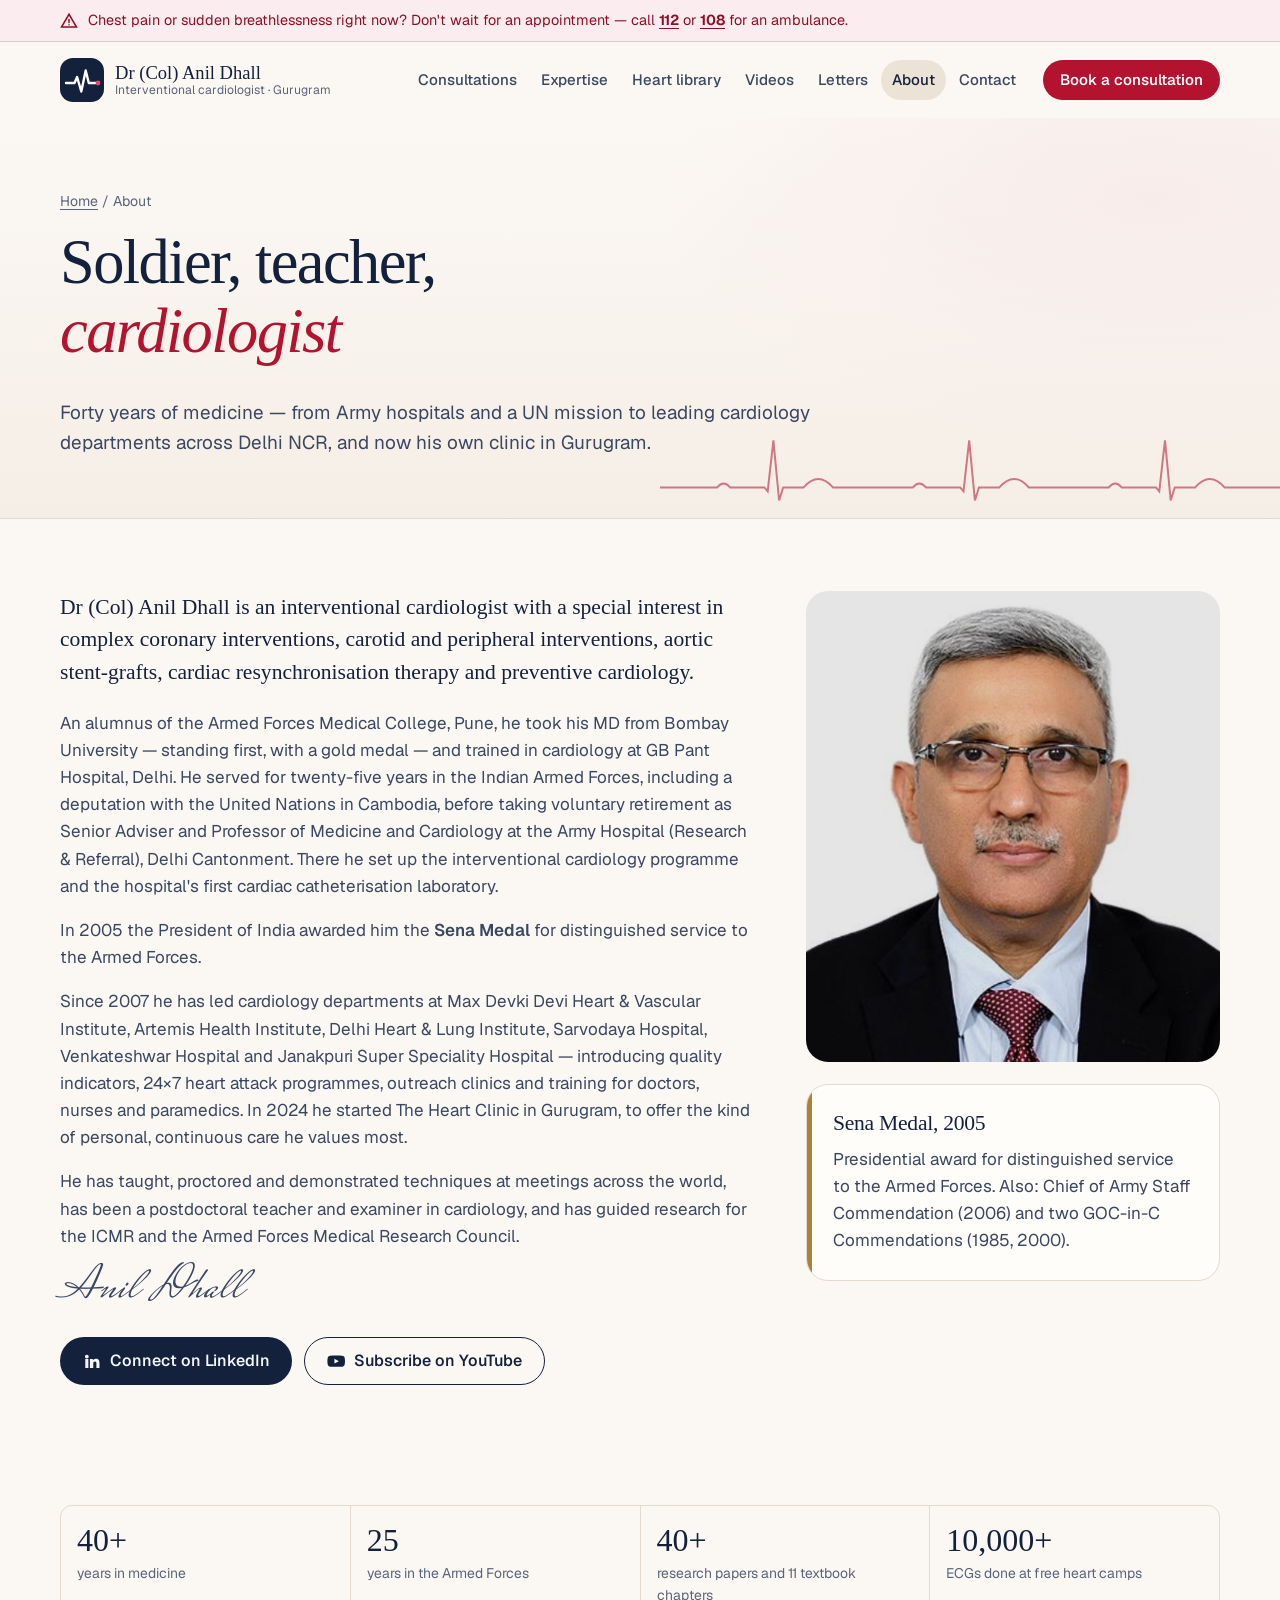
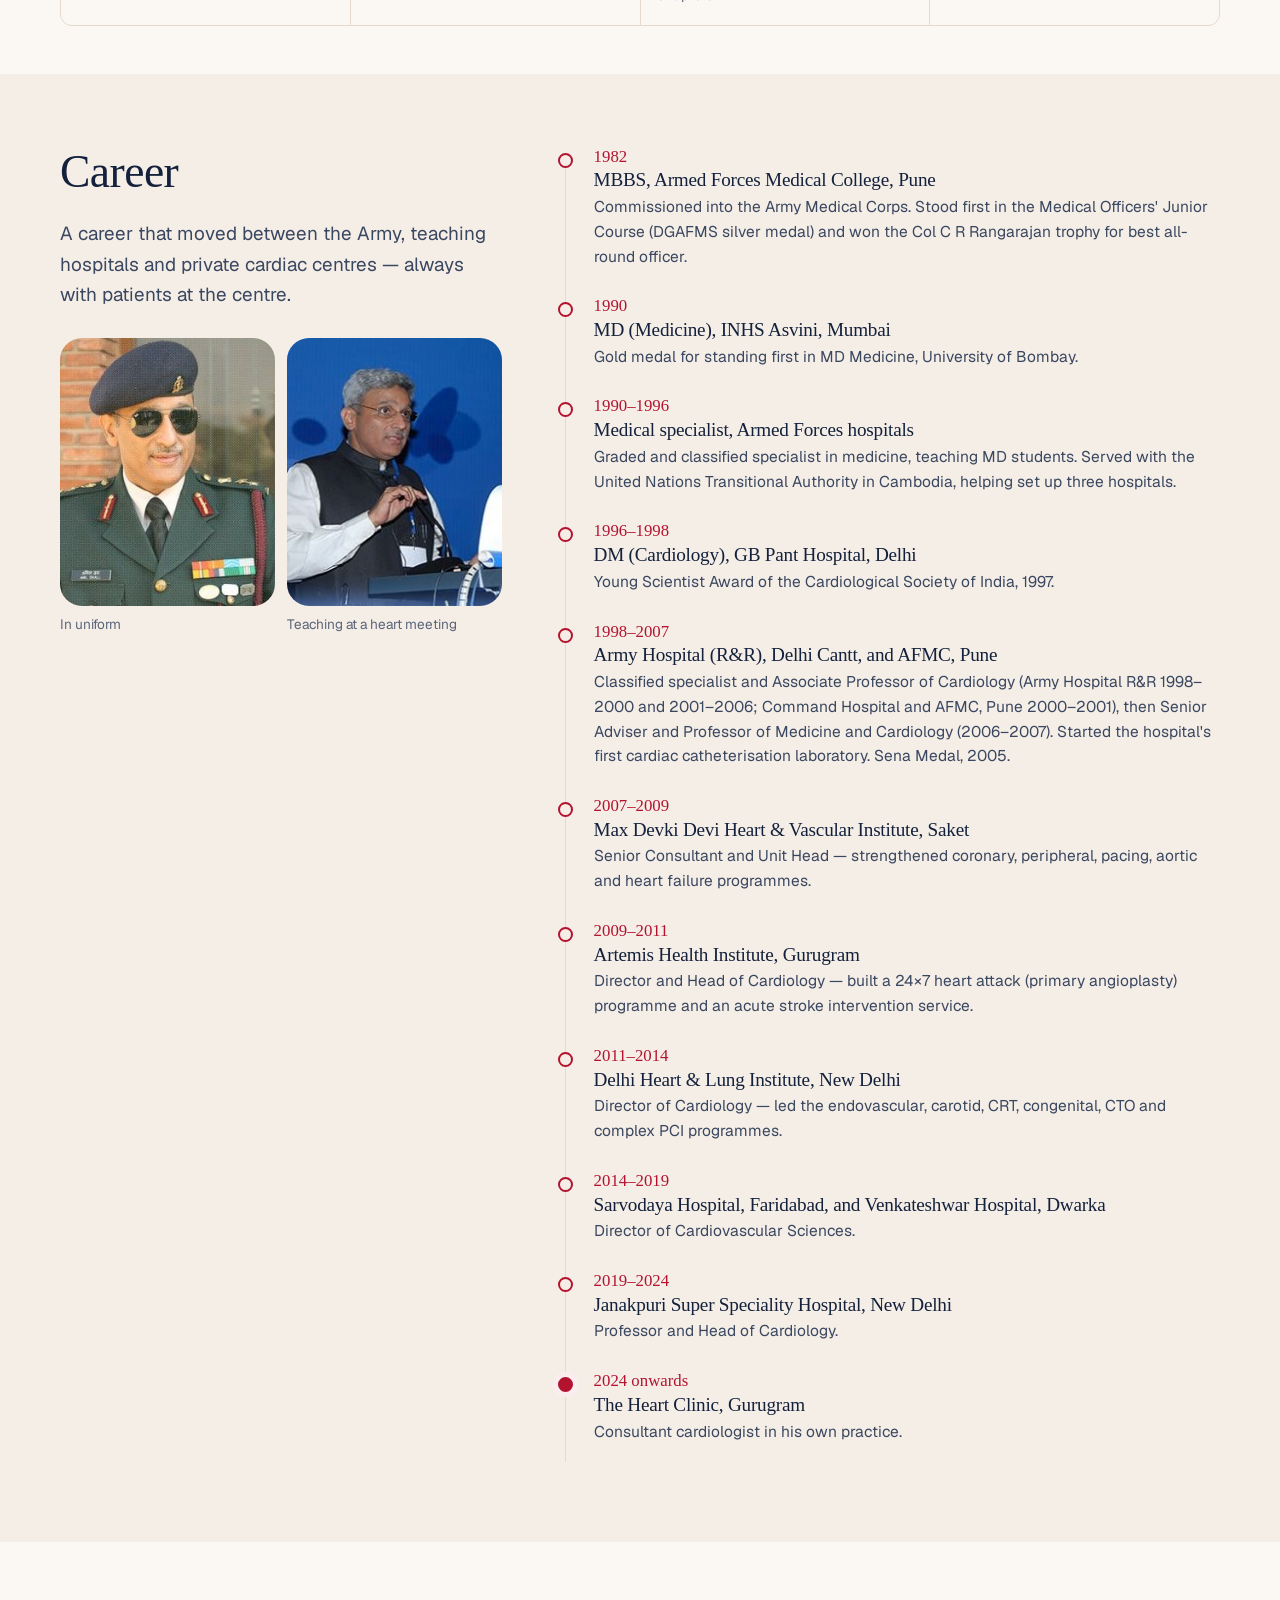
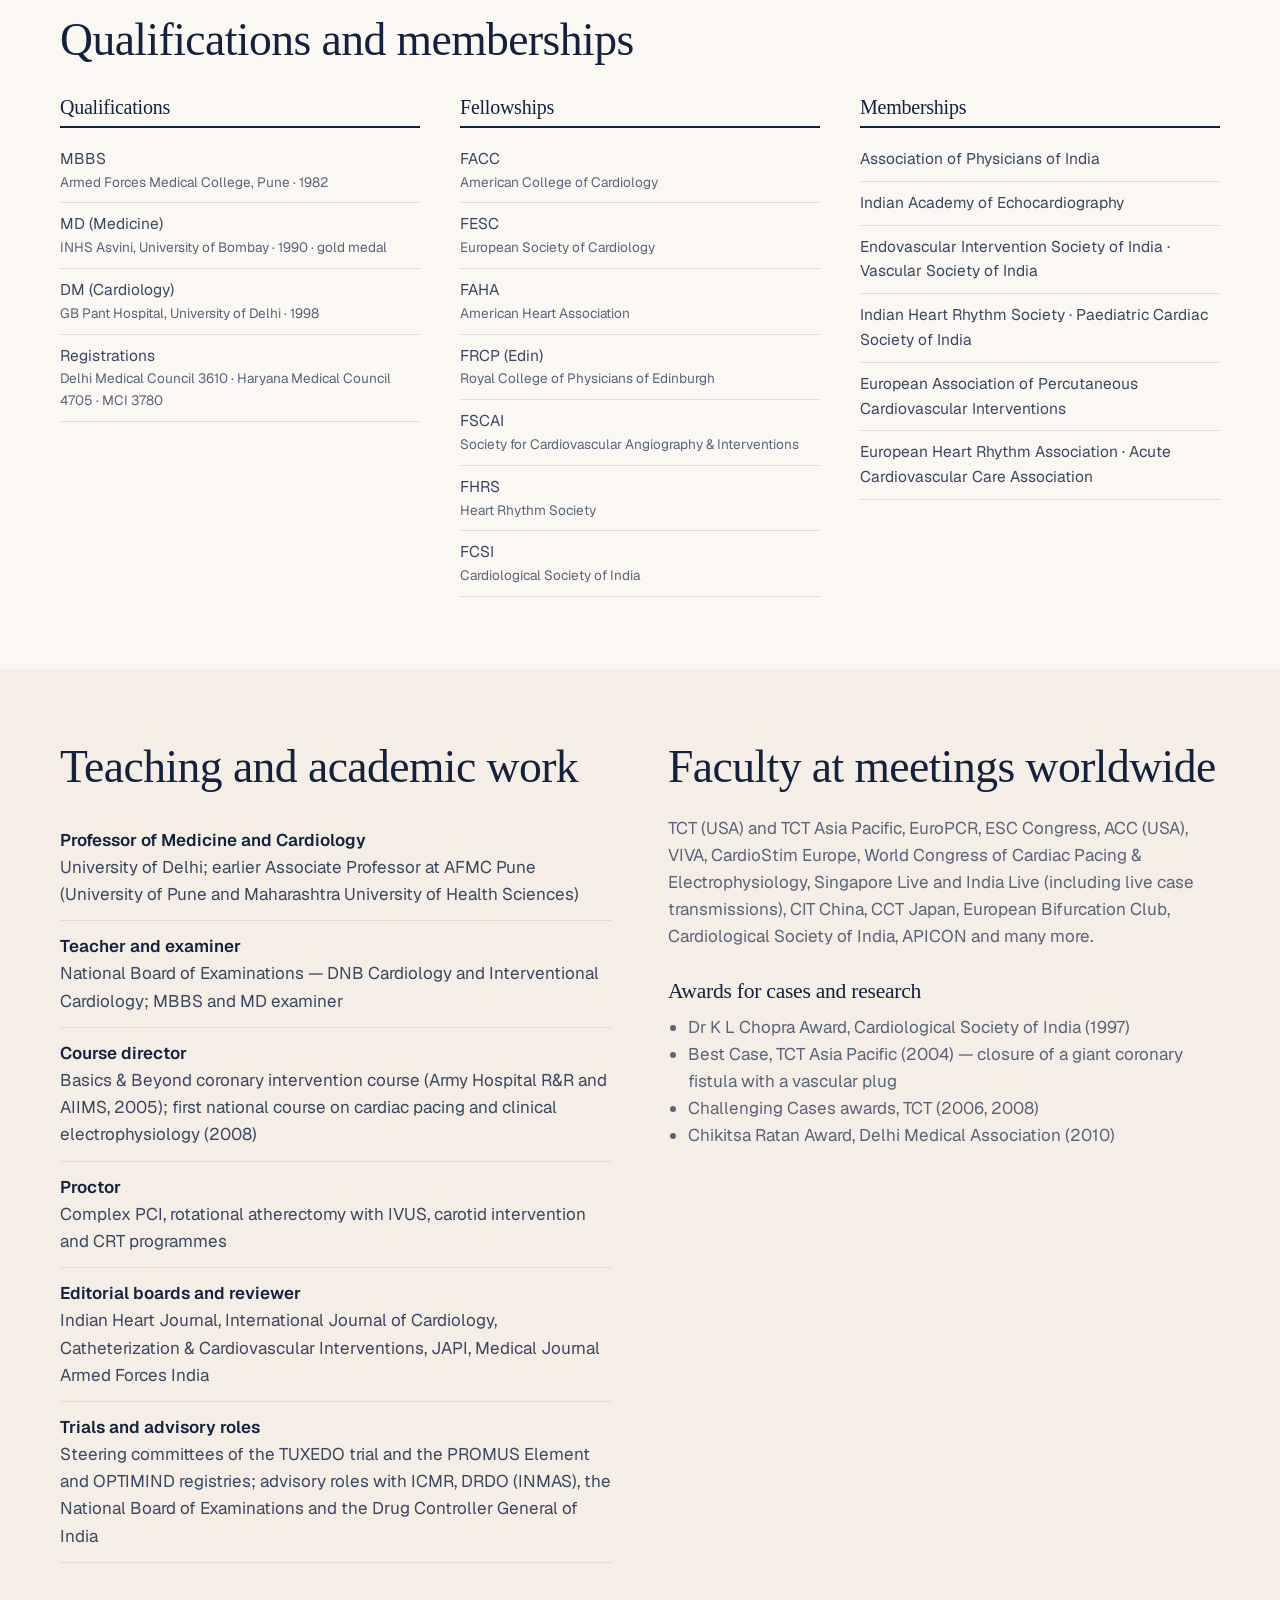
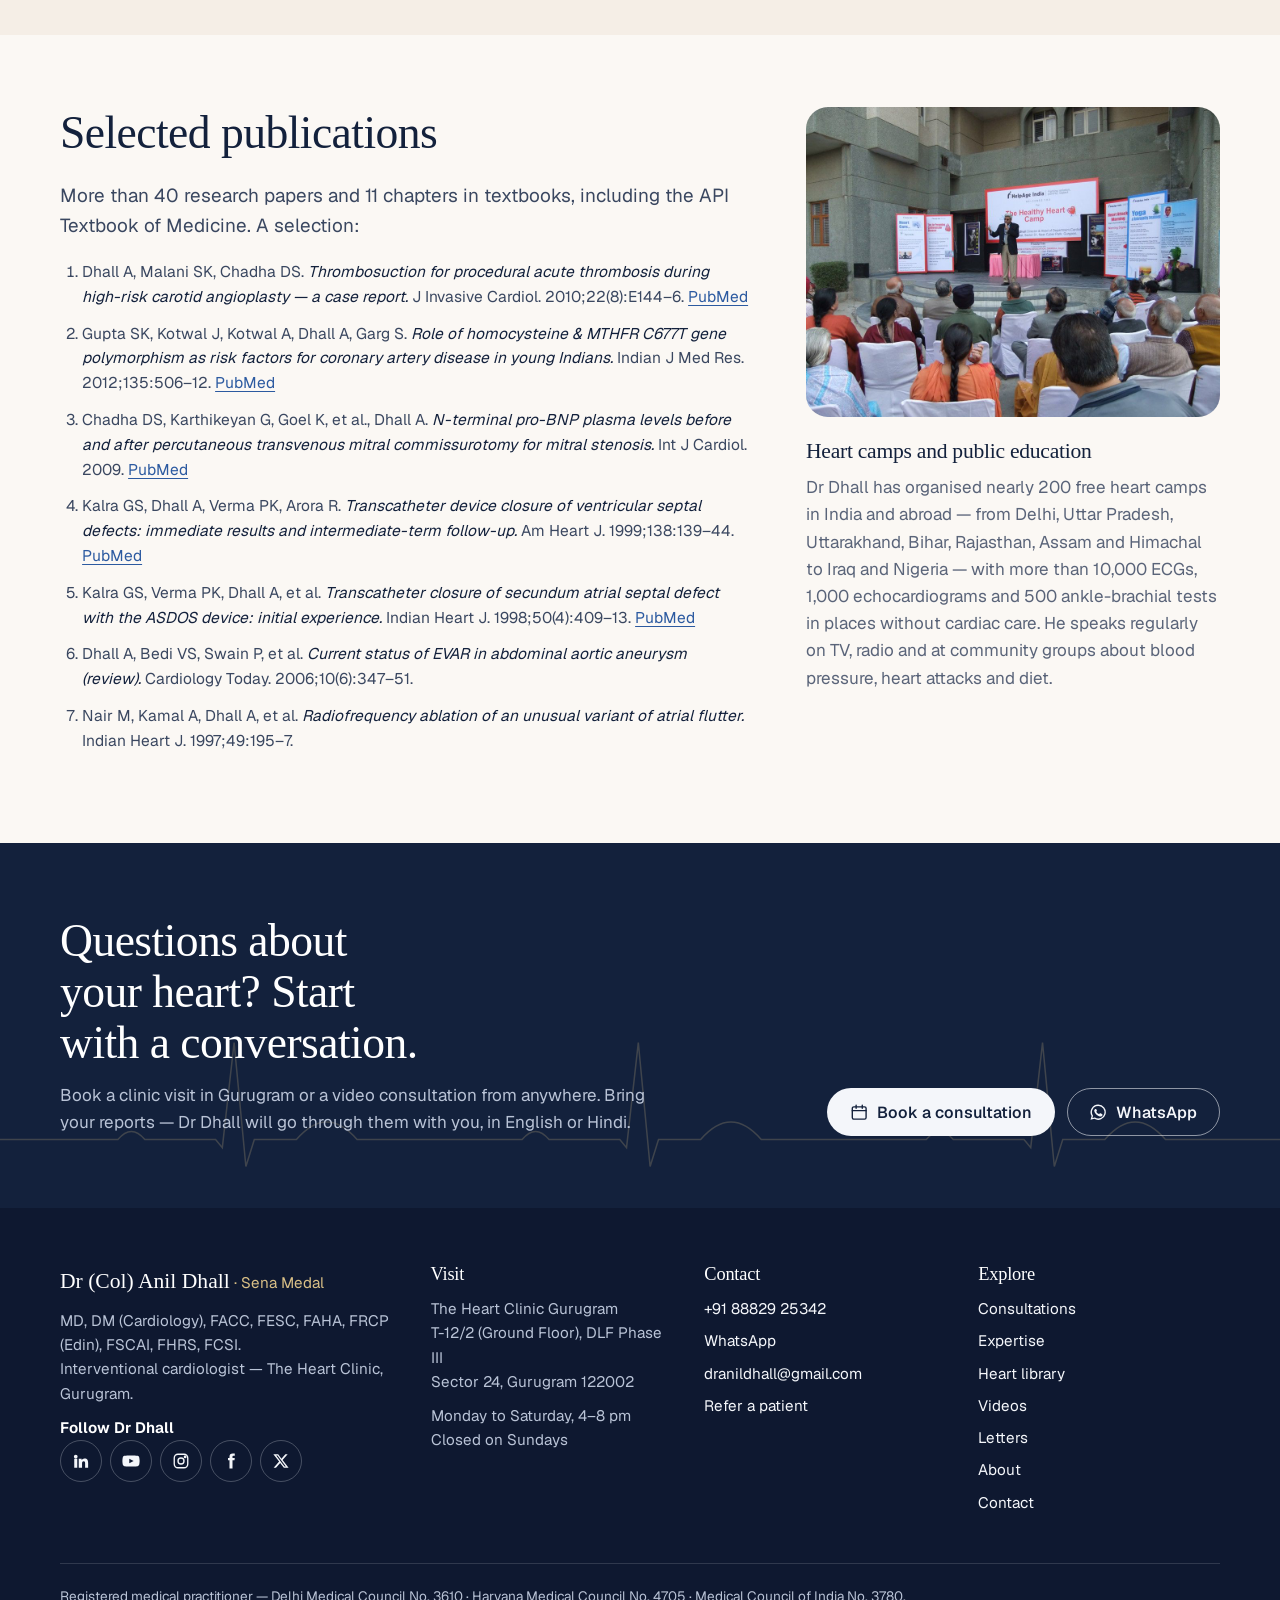
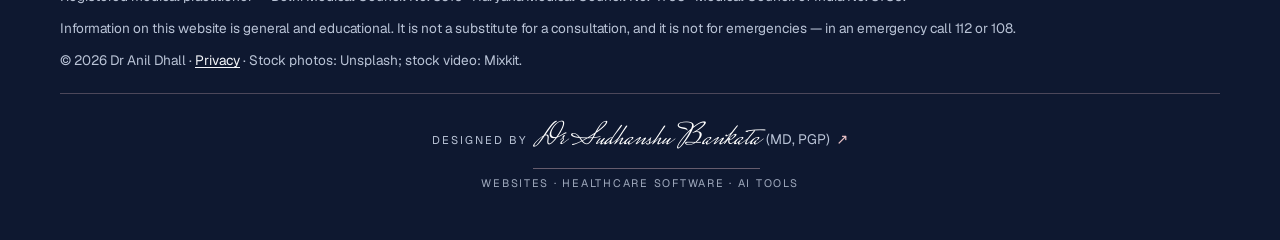
==== commit e1e6455c: "Add Designed by Dr Sudhanshu Bankata footer credit linking to lexmedix.in/services Co-Authored-By: C" ====
--- a/about/index.html
+++ b/about/index.html
@@ -20,7 +20,7 @@
 <link rel="apple-touch-icon" href="../assets/img/apple-touch-icon.png">
 <link rel="preload" href="../assets/fonts/newsreader.woff2" as="font" type="font/woff2" crossorigin>
 <link rel="preload" href="../assets/fonts/geist.woff2" as="font" type="font/woff2" crossorigin>
-<link rel="stylesheet" href="../assets/css/site.css?v=3a13a574ea">
+<link rel="stylesheet" href="../assets/css/site.css?v=2b0e560fc9">
 <script type="application/ld+json">{"@context": "https://schema.org", "@type": "Physician", "name": "Dr (Col) Anil Dhall", "honorificPrefix": "Dr", "url": "https://drbankata.github.io/anil-dhall/", "image": "https://drbankata.github.io/anil-dhall/assets/img/anil-dhall.jpg", "description": "Interventional cardiologist in Gurugram. MD, DM (Cardiology), FACC, FESC, FAHA, FRCP (Edin), FSCAI, FHRS, FCSI. Sena Medal.", "medicalSpecialty": ["Cardiovascular", "https://schema.org/Cardiovascular"], "telephone": "+91-8882925342", "email": "dranildhall@gmail.com", "address": {"@type": "PostalAddress", "streetAddress": "T-12/2 (Ground Floor), DLF Phase III, Sector 24", "addressLocality": "Gurugram", "addressRegion": "Haryana", "postalCode": "122002", "addressCountry": "IN"}, "openingHoursSpecification": [{"@type": "OpeningHoursSpecification", "dayOfWeek": ["Monday", "Tuesday", "Wednesday", "Thursday", "Friday", "Saturday"], "opens": "16:00", "closes": "20:00"}], "knowsLanguage": ["en", "hi"], "sameAs": ["https://www.linkedin.com/in/anildhall", "https://www.youtube.com/@Dr.ColAnilDhall", "https://www.facebook.com/dranildhall/", "https://www.instagram.com/the.heartclinicgurugram/", "https://x.com/dhall_dr", "https://www.practo.com/delhi/doctor/dr-anil-dhall-cardiologist-3"]}</script>
 </head>
 <body>
@@ -193,6 +193,7 @@
       <p>Information on this website is general and educational. It is not a substitute for a consultation, and it is not for emergencies — in an emergency call 112 or 108.</p>
       <p>© <span data-year>2026</span> Dr Anil Dhall · <a href="../privacy/">Privacy</a> · Stock photos: Unsplash; stock video: Mixkit.</p>
     </div>
+  <div class="made-by"><a class="mb" href="https://lexmedix.in/services/" target="_blank" rel="noopener" aria-label="Designed by Dr Sudhanshu Bankata (MD, PGP). Website, software and AI services at Lexmedix. Opens in a new tab"><span class="mb-main"><span class="mb-pre">Designed by</span> <span class="mb-name">Dr Sudhanshu Bankata</span> <span class="mb-cred">(MD, PGP)</span><span class="mb-arrow" aria-hidden="true">&#8599;</span></span><span class="mb-sub" aria-hidden="true">Websites &middot; Healthcare software &middot; AI tools</span></a></div>
   </div>
 </footer>
 <nav class="mbar" aria-label="Quick actions">
@@ -221,6 +222,6 @@
     <p class="small muted" style="margin:14px 0 0">Nothing is stored on this website. Your message goes only where you send it.</p>
   </div>
 </dialog>
-<script src="../assets/js/site.js?v=3a13a574ea" defer></script>
+<script src="../assets/js/site.js?v=2b0e560fc9" defer></script>
 </body>
 </html>
--- a/assets/css/site.css
+++ b/assets/css/site.css
@@ -704,3 +704,19 @@
 .xitem h3 { display: flex; align-items: center; gap: 12px; }
 .xitem h3 .cico { width: 38px; height: 38px; margin: 0; }
 .xitem h3 .cico svg { width: 18px; height: 18px; }
+
+/* ---------- Designer credit ("Designed by", footer) ---------- */
+.made-by { margin-top: 22px; padding-top: 20px; border-top: 1px solid var(--mb-line); display: flex; justify-content: center; text-align: center; min-width: 0; }
+.made-by .mb { display: inline-flex; flex-direction: column; align-items: center; gap: 6px; min-height: 44px; justify-content: center; max-width: 100%; color: var(--mb-text); text-decoration: none; overflow-wrap: anywhere; }
+.made-by .mb:hover { text-decoration: none; color: var(--mb-text); }
+.made-by .mb-main { display: inline-flex; flex-wrap: wrap; align-items: baseline; justify-content: center; gap: 0 .4em; min-width: 0; }
+.made-by .mb-pre { font-family: var(--mb-pre-font); font-style: var(--mb-pre-style, normal); font-size: var(--mb-pre-size, 1.1rem); color: var(--mb-muted); letter-spacing: var(--mb-pre-ls, 0); text-transform: var(--mb-pre-tt, none); }
+.made-by .mb-name { font-family: var(--mb-name-font); font-weight: var(--mb-name-weight, 600); font-size: var(--mb-name-size, 1.05rem); letter-spacing: var(--mb-name-ls, 0); text-transform: var(--mb-name-tt, none); color: var(--mb-name-color, var(--mb-text)); padding-bottom: 2px; border-bottom: 1px solid var(--mb-rest); background: linear-gradient(var(--mb-accent), var(--mb-accent)) 0 100% / 0 2px no-repeat; transition: background-size .35s ease; }
+.made-by .mb-cred { font-family: var(--mb-cred-font, var(--mb-name-font)); font-size: .86rem; color: var(--mb-muted); }
+.made-by .mb-arrow { font-family: system-ui, "Segoe UI Symbol", sans-serif; color: var(--mb-accent); display: inline-block; transition: transform .25s ease; font-size: .95em; }
+.made-by .mb-sub { font-family: var(--mb-sub-font); font-size: .68rem; letter-spacing: .16em; text-transform: uppercase; color: var(--mb-muted); opacity: .85; }
+.made-by .mb:hover .mb-name, .made-by .mb:focus-visible .mb-name { background-size: 100% 2px; }
+.made-by .mb:hover .mb-arrow, .made-by .mb:focus-visible .mb-arrow { transform: translate(3px, -3px); }
+.made-by .mb:focus-visible { outline: 2px solid var(--mb-accent); outline-offset: 4px; border-radius: 4px; }
+@media (prefers-reduced-motion: reduce) { .made-by .mb-name, .made-by .mb-arrow { transition: none; } }
+.made-by { --mb-line: rgba(235,195,199,.28); --mb-text: var(--on-dark); --mb-muted: var(--on-dark-soft); --mb-accent: #EBC3C7; --mb-rest: rgba(235,195,199,.4); --mb-pre-font: var(--sans); --mb-pre-size: .7rem; --mb-pre-ls: .18em; --mb-pre-tt: uppercase; --mb-name-font: var(--sig); --mb-name-weight: 400; --mb-name-size: 2rem; --mb-name-color: #fff; --mb-sub-font: var(--sans); --mb-cred-font: var(--sans); }
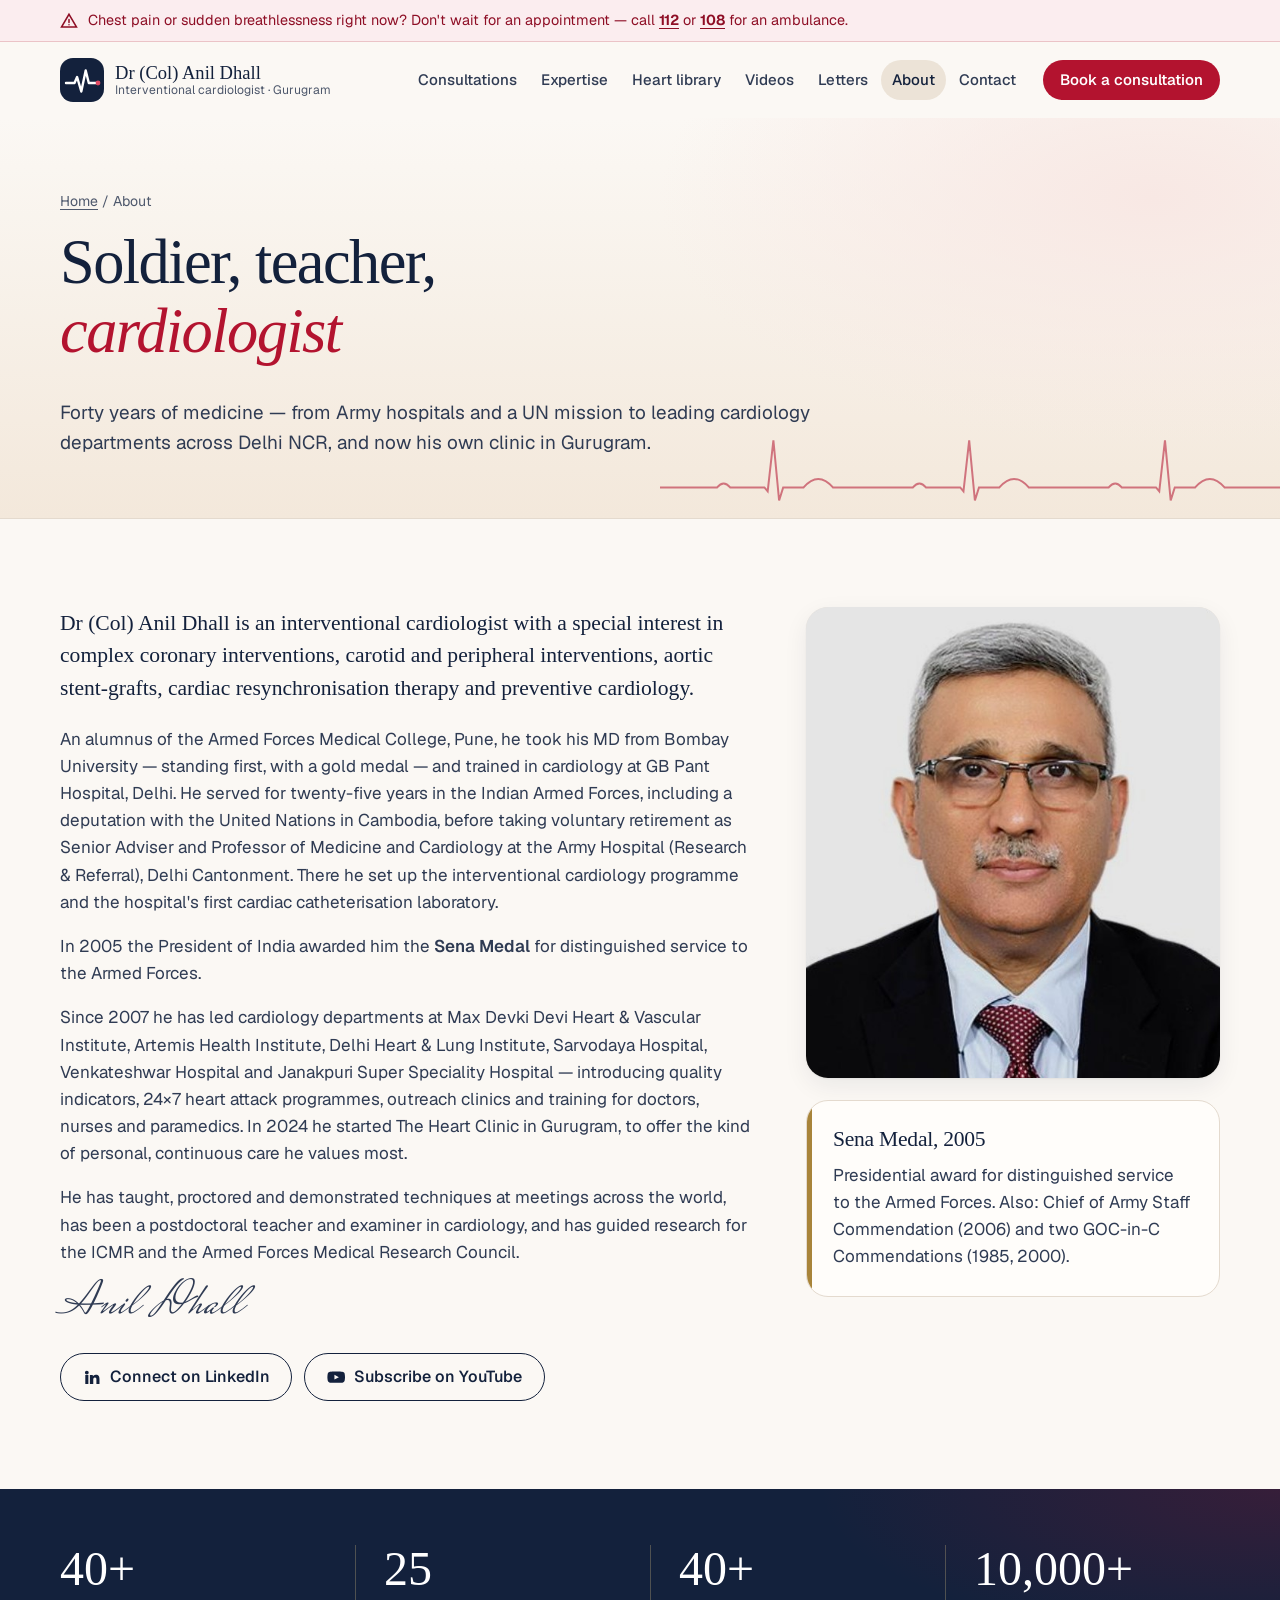
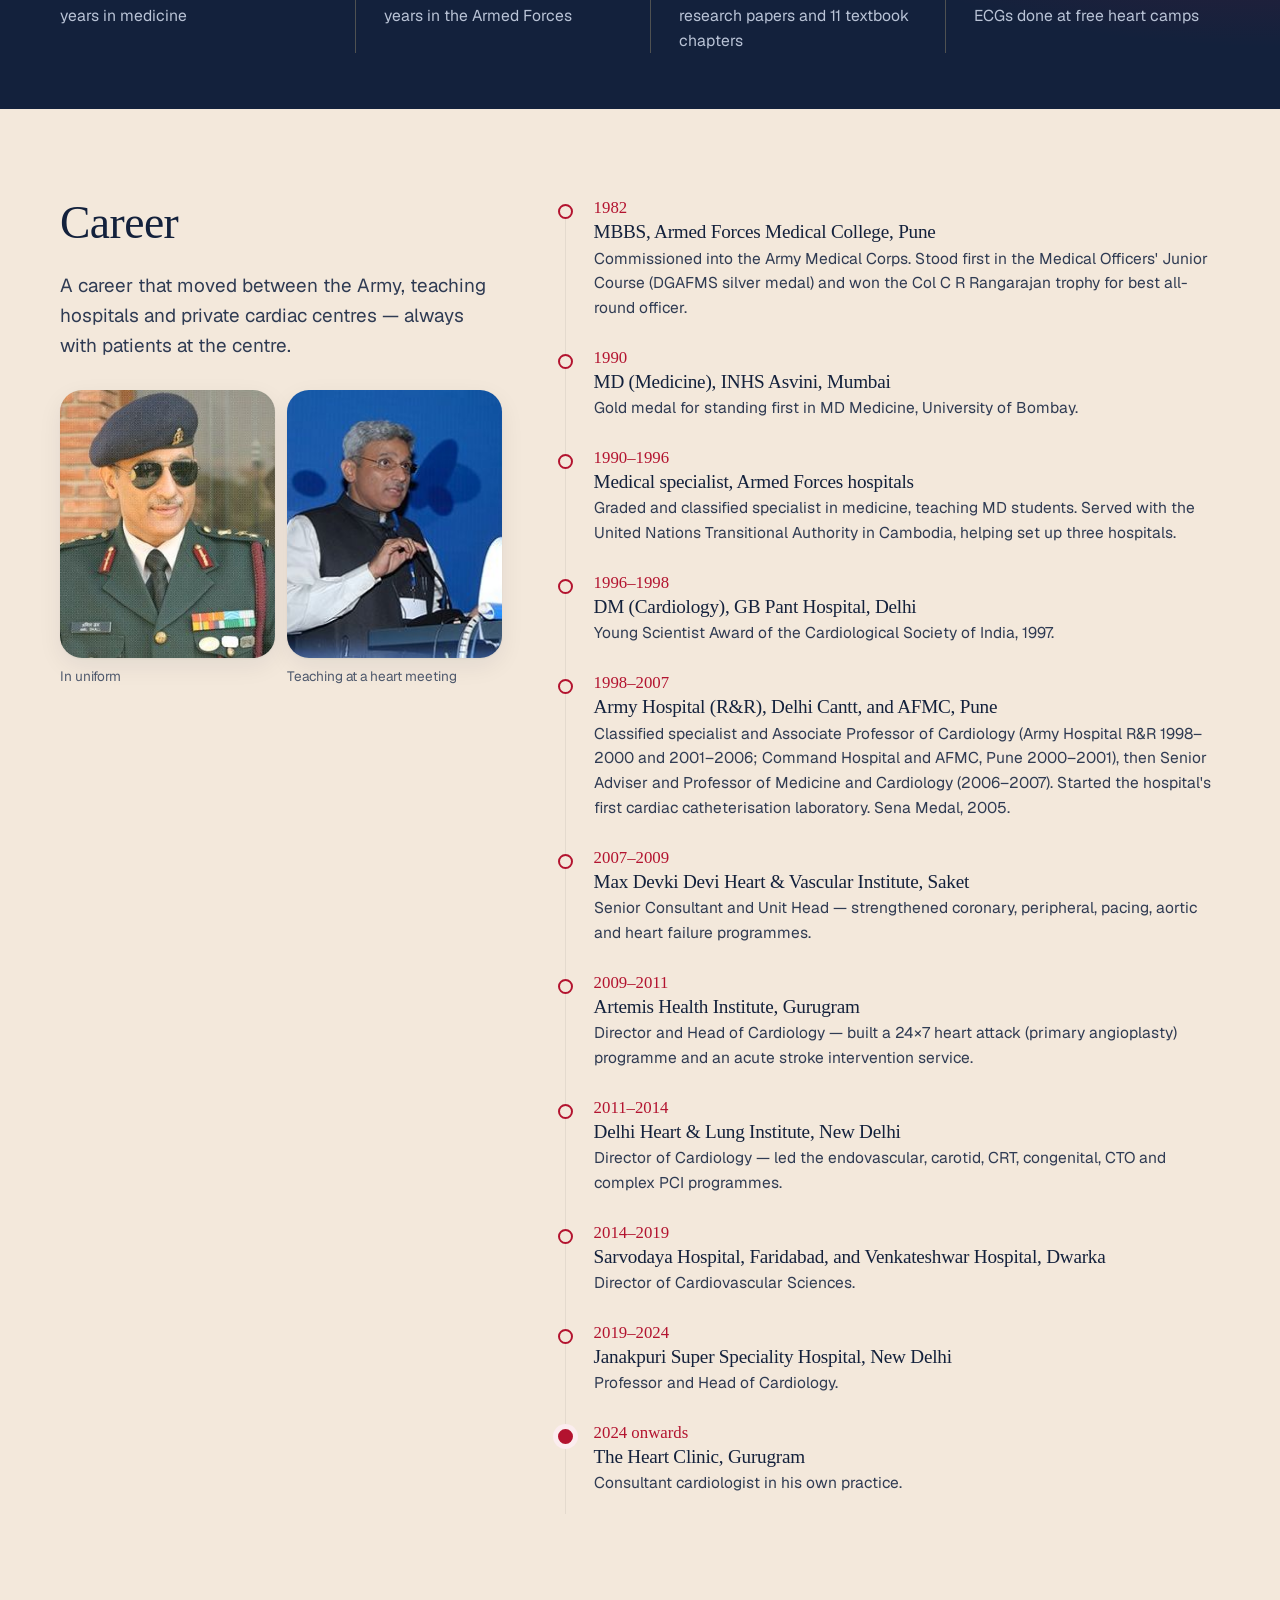
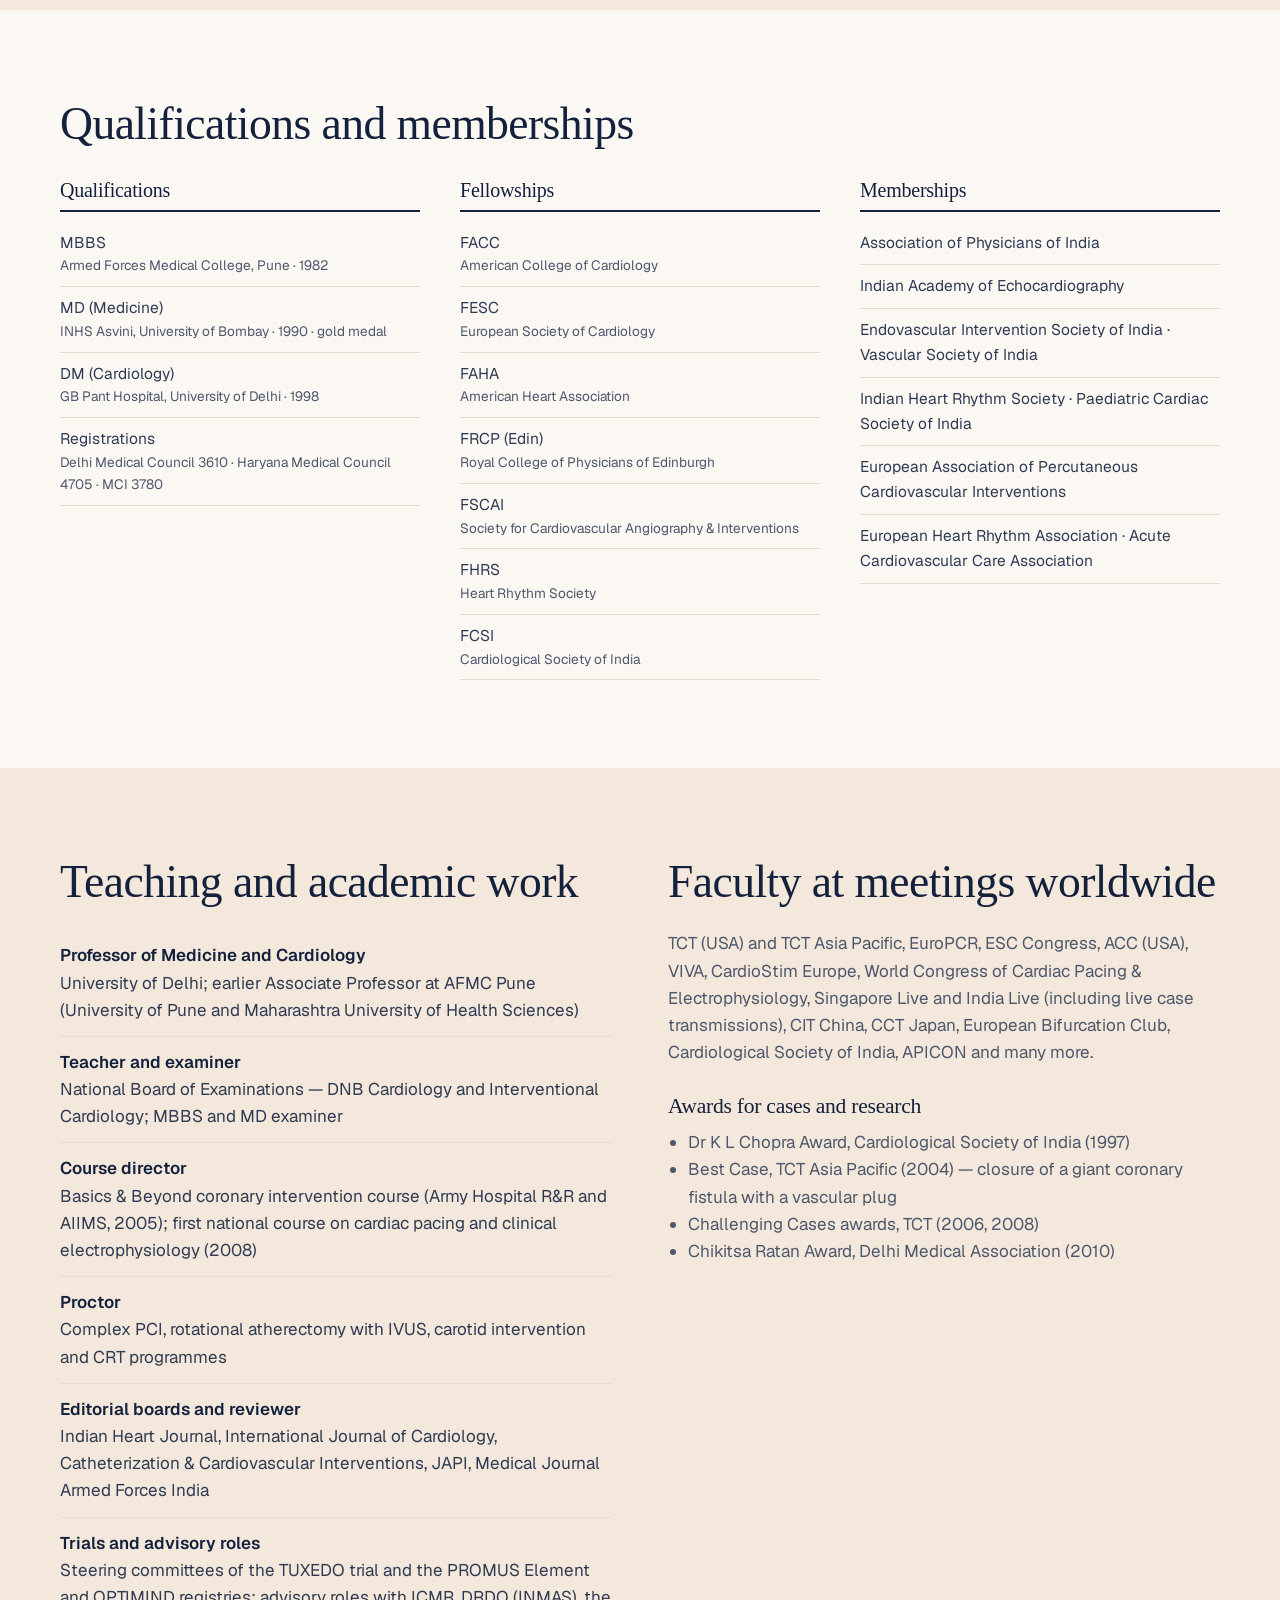
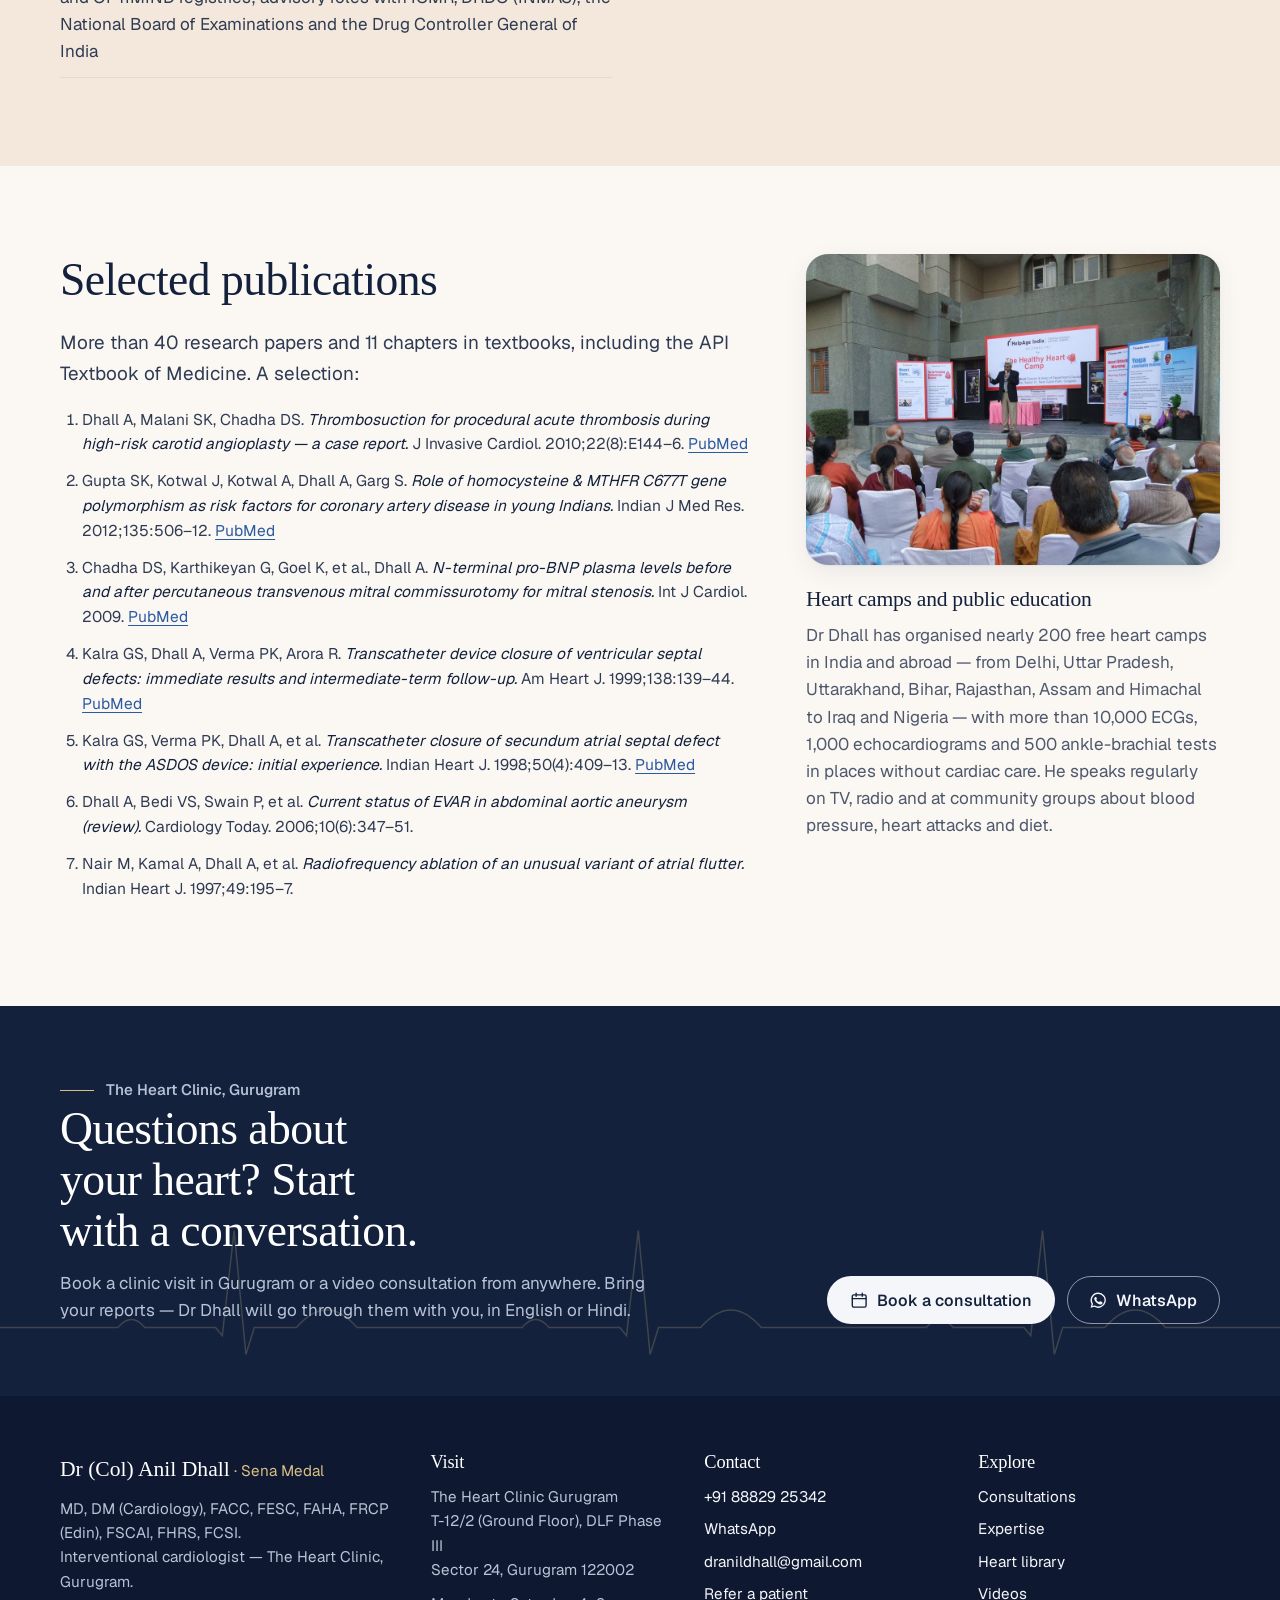
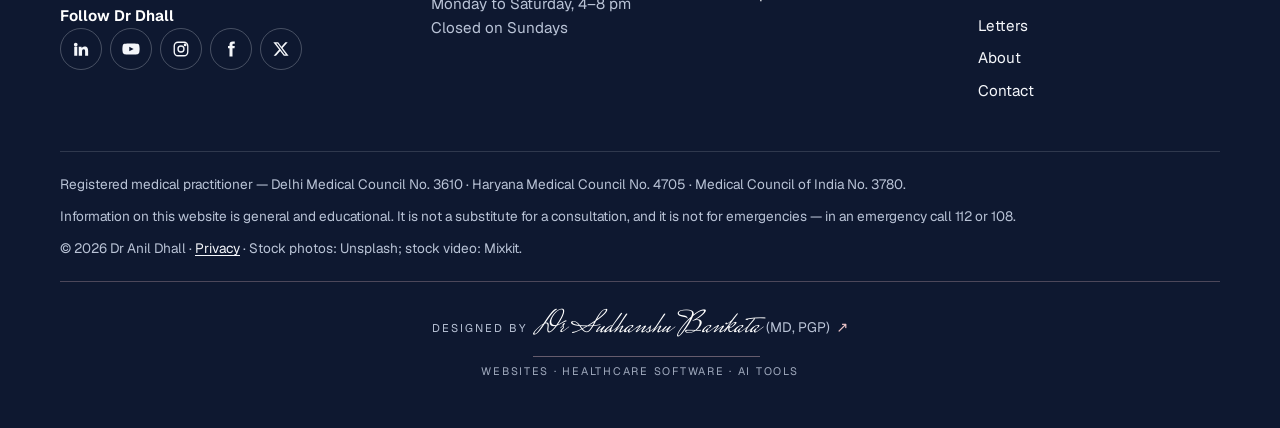
==== commit f00c4a8a: "Redesign: one card system, section headers, warm photos; SEO fixes - One card component for services" ====
--- a/about/index.html
+++ b/about/index.html
@@ -20,7 +20,8 @@
 <link rel="apple-touch-icon" href="../assets/img/apple-touch-icon.png">
 <link rel="preload" href="../assets/fonts/newsreader.woff2" as="font" type="font/woff2" crossorigin>
 <link rel="preload" href="../assets/fonts/geist.woff2" as="font" type="font/woff2" crossorigin>
-<link rel="stylesheet" href="../assets/css/site.css?v=2b0e560fc9">
+
+<link rel="stylesheet" href="../assets/css/site.css?v=abae19feeb">
 <script type="application/ld+json">{"@context": "https://schema.org", "@type": "Physician", "name": "Dr (Col) Anil Dhall", "honorificPrefix": "Dr", "url": "https://drbankata.github.io/anil-dhall/", "image": "https://drbankata.github.io/anil-dhall/assets/img/anil-dhall.jpg", "description": "Interventional cardiologist in Gurugram. MD, DM (Cardiology), FACC, FESC, FAHA, FRCP (Edin), FSCAI, FHRS, FCSI. Sena Medal.", "medicalSpecialty": ["Cardiovascular", "https://schema.org/Cardiovascular"], "telephone": "+91-8882925342", "email": "dranildhall@gmail.com", "address": {"@type": "PostalAddress", "streetAddress": "T-12/2 (Ground Floor), DLF Phase III, Sector 24", "addressLocality": "Gurugram", "addressRegion": "Haryana", "postalCode": "122002", "addressCountry": "IN"}, "openingHoursSpecification": [{"@type": "OpeningHoursSpecification", "dayOfWeek": ["Monday", "Tuesday", "Wednesday", "Thursday", "Friday", "Saturday"], "opens": "16:00", "closes": "20:00"}], "knowsLanguage": ["en", "hi"], "sameAs": ["https://www.linkedin.com/in/anildhall", "https://www.youtube.com/@Dr.ColAnilDhall", "https://www.facebook.com/dranildhall/", "https://www.instagram.com/the.heartclinicgurugram/", "https://x.com/dhall_dr", "https://www.practo.com/delhi/doctor/dr-anil-dhall-cardiologist-3"]}</script>
 </head>
 <body>
@@ -29,7 +30,7 @@
 <aside class="sos" aria-label="Emergency"><div class="wrap"><svg viewBox="0 0 24 24" fill="none" stroke="currentColor" stroke-width="2" stroke-linecap="round" aria-hidden="true"><path d="M12 3 2 20h20L12 3Z"/><path d="M12 10v4M12 17h.01"/></svg><p><span class="long">Chest pain or sudden breathlessness right now? Don't wait for an appointment — call</span><span class="short">Chest pain or breathless right now? Call</span> <a href="tel:112">112</a> or <a href="tel:108">108</a><span class="long"> for an ambulance</span>.</p></div></aside>
 <header class="site-header">
   <div class="wrap head-in">
-    <a class="brand" href="../" aria-label="Dr (Col) Anil Dhall — home"><svg class="brand-mark" viewBox="0 0 44 44" aria-hidden="true"><rect width="44" height="44" rx="13" fill="#13213C"/><path d="M6 25h8.5l2.6-6 4.2 14.5 4.4-21 3.1 12.5H38" fill="none" stroke="#fff" stroke-width="2.4" stroke-linecap="round" stroke-linejoin="round"/><circle cx="38" cy="25" r="2.4" fill="#E04A63"/></svg><span class="brand-txt"><span class="brand-name">Dr (Col) Anil Dhall</span><span class="brand-sub">Interventional cardiologist · Gurugram</span></span></a>
+    <a class="brand" href="../"><svg class="brand-mark" viewBox="0 0 44 44" aria-hidden="true"><rect width="44" height="44" rx="13" fill="#13213C"/><path d="M6 25h8.5l2.6-6 4.2 14.5 4.4-21 3.1 12.5H38" fill="none" stroke="#fff" stroke-width="2.4" stroke-linecap="round" stroke-linejoin="round"/><circle cx="38" cy="25" r="2.4" fill="#E04A63"/></svg><span class="brand-txt"><span class="brand-name">Dr (Col) Anil Dhall</span><span class="brand-sub">Interventional cardiologist · Gurugram</span></span></a>
     <nav id="site-nav" aria-label="Main">
       <ul><li class="nav-home"><a href="../">Home</a></li><li><a href="../consultations/">Consultations</a></li><li><a href="../expertise/">Expertise</a></li><li><a href="../heart-library/">Heart library</a></li><li><a href="../videos/">Videos</a></li><li><a href="../letters/">Letters</a></li><li><a href="../about/" aria-current="page">About</a></li><li><a href="../contact/">Contact</a></li></ul>
       <div class="nav-extra">
@@ -71,9 +72,7 @@
   </div>
 </section>
 
-<section class="section-tight"><div class="wrap"><div class="stat-row">
-  <div><b>40+</b><span>years in medicine</span></div><div><b>25</b><span>years in the Armed Forces</span></div><div><b>40+</b><span>research papers and 11 textbook chapters</span></div><div><b>10,000+</b><span>ECGs done at free heart camps</span></div>
-</div></div></section>
+<section class="stats-band" aria-label="Dr Dhall in numbers"><div class="wrap"><ul class="stats"><li><b>40+</b><span>years in medicine</span></li><li><b>25</b><span>years in the Armed Forces</span></li><li><b>40+</b><span>research papers and 11 textbook chapters</span></li><li><b>10,000+</b><span>ECGs done at free heart camps</span></li></ul></div></section>
 
 <section class="section panel" aria-labelledby="tl">
   <div class="wrap">
@@ -154,7 +153,7 @@
 <section class="close-band">
   <svg class="trace-bg" viewBox="0 0 760 120" aria-hidden="true" preserveAspectRatio="none"><path vector-effect="non-scaling-stroke" d="M0,90 L70,90 q8,-9.6 16,0 L128,90 l4,4.8 l7,-62.4 l7,73.6 l5,-16.0 L176,90 q18,-20.8 36,0 L310,90 q8,-9.6 16,0 L368,90 l4,4.8 l7,-62.4 l7,73.6 l5,-16.0 L416,90 q18,-20.8 36,0 L550,90 q8,-9.6 16,0 L608,90 l4,4.8 l7,-62.4 l7,73.6 l5,-16.0 L656,90 q18,-20.8 36,0 L760,90"/></svg>
   <div class="wrap">
-    <div><h2>Questions about your heart? Start with a conversation.</h2><p style="margin-top:14px">Book a clinic visit in Gurugram or a video consultation from anywhere. Bring your reports — Dr Dhall will go through them with you, in English or Hindi.</p></div>
+    <div><p class="kicker kicker-dark"><span class="rule" aria-hidden="true"></span>The Heart Clinic, Gurugram</p><h2>Questions about your heart? Start with a conversation.</h2><p style="margin-top:14px">Book a clinic visit in Gurugram or a video consultation from anywhere. Bring your reports — Dr Dhall will go through them with you, in English or Hindi.</p></div>
     <div class="btn-row"><a class="btn btn-light" href="../consultations/#book"><svg viewBox="0 0 24 24" fill="none" stroke="currentColor" stroke-width="1.8" stroke-linecap="round" aria-hidden="true"><rect x="3" y="5" width="18" height="16" rx="2"/><path d="M3 10h18M8 3v4M16 3v4"/></svg>Book a consultation</a><a class="btn btn-ghost-light" data-show="whatsapp" href="#"><svg viewBox="0 0 24 24" fill="currentColor" aria-hidden="true"><path d="M12 2a10 10 0 0 0-8.6 15.1L2 22l5-1.3A10 10 0 1 0 12 2Zm0 18.2a8.2 8.2 0 0 1-4.2-1.2l-.3-.2-3 .8.8-2.9-.2-.3A8.2 8.2 0 1 1 12 20.2Zm4.5-6.1c-.2-.1-1.5-.7-1.7-.8-.2-.1-.4-.1-.6.1l-.8 1c-.1.2-.3.2-.5.1a6.7 6.7 0 0 1-3.3-2.9c-.3-.4.2-.4.7-1.3.1-.2 0-.3 0-.4l-.8-1.8c-.2-.5-.4-.4-.6-.4h-.5a1 1 0 0 0-.7.3 3 3 0 0 0-.9 2.2 5.2 5.2 0 0 0 1.1 2.7 11.8 11.8 0 0 0 4.5 4c1.7.7 2.3.8 3.2.7a2.7 2.7 0 0 0 1.8-1.3 2.2 2.2 0 0 0 .2-1.3c-.1-.1-.3-.2-.5-.3Z"/></svg>WhatsApp</a></div>
   </div>
 </section>
@@ -193,7 +192,7 @@
       <p>Information on this website is general and educational. It is not a substitute for a consultation, and it is not for emergencies — in an emergency call 112 or 108.</p>
       <p>© <span data-year>2026</span> Dr Anil Dhall · <a href="../privacy/">Privacy</a> · Stock photos: Unsplash; stock video: Mixkit.</p>
     </div>
-  <div class="made-by"><a class="mb" href="https://lexmedix.in/services/" target="_blank" rel="noopener" aria-label="Designed by Dr Sudhanshu Bankata (MD, PGP). Website, software and AI services at Lexmedix. Opens in a new tab"><span class="mb-main"><span class="mb-pre">Designed by</span> <span class="mb-name">Dr Sudhanshu Bankata</span> <span class="mb-cred">(MD, PGP)</span><span class="mb-arrow" aria-hidden="true">&#8599;</span></span><span class="mb-sub" aria-hidden="true">Websites &middot; Healthcare software &middot; AI tools</span></a></div>
+  <div class="made-by"><a class="mb" href="https://lexmedix.in/services/" target="_blank" rel="noopener"><span class="mb-main"><span class="mb-pre">Designed by</span> <span class="mb-name">Dr Sudhanshu Bankata</span> <span class="mb-cred">(MD, PGP)</span><span class="mb-arrow" aria-hidden="true">&#8599;</span></span><span class="mb-sr">, </span><span class="mb-sub">Websites &middot; Healthcare software &middot; AI tools</span><span class="mb-sr"> (opens in a new tab)</span></a></div>
   </div>
 </footer>
 <nav class="mbar" aria-label="Quick actions">
@@ -222,6 +221,6 @@
     <p class="small muted" style="margin:14px 0 0">Nothing is stored on this website. Your message goes only where you send it.</p>
   </div>
 </dialog>
-<script src="../assets/js/site.js?v=2b0e560fc9" defer></script>
+<script src="../assets/js/site.js?v=abae19feeb" defer></script>
 </body>
 </html>
--- a/assets/css/site.css
+++ b/assets/css/site.css
@@ -396,7 +396,7 @@
 .vid-btn:hover img { transform: scale(1.03); opacity: 1; }
 .vid-btn .play { position: absolute; left: 14px; bottom: 14px; width: 54px; height: 54px; border-radius: 50%; background: var(--red); color: var(--white); display: grid; place-items: center; box-shadow: 0 6px 18px rgba(0, 0, 0, .3); }
 .vid-btn .play svg { width: 20px; height: 20px; margin-left: 3px; }
-.vid-btn .dur { position: absolute; right: 10px; bottom: 10px; background: rgba(14, 24, 48, .85); color: var(--white); font-size: .78rem; padding: 2px 8px; border-radius: 4px; }
+.vid-box .dur { pointer-events: none; position: absolute; right: 10px; bottom: 10px; background: rgba(14, 24, 48, .85); color: var(--white); font-size: .78rem; padding: 2px 8px; border-radius: 4px; }
 .vid h2, .vid h3 { font-family: var(--sans); font-size: 1.02rem; font-weight: 600; line-height: 1.35; margin: 12px 0 4px; }
 .vid p { margin: 0; font-size: .88rem; color: var(--ink-3); }
 .vfilter { display: flex; flex-wrap: wrap; gap: 8px; margin: 0 0 30px; }
@@ -707,7 +707,7 @@
 
 /* ---------- Designer credit ("Designed by", footer) ---------- */
 .made-by { margin-top: 22px; padding-top: 20px; border-top: 1px solid var(--mb-line); display: flex; justify-content: center; text-align: center; min-width: 0; }
-.made-by .mb { display: inline-flex; flex-direction: column; align-items: center; gap: 6px; min-height: 44px; justify-content: center; max-width: 100%; color: var(--mb-text); text-decoration: none; overflow-wrap: anywhere; }
+.made-by .mb { display: inline-flex; flex-direction: column; align-items: center; gap: 6px; min-height: 44px; justify-content: center; max-width: 100%; color: var(--mb-text); text-decoration: none; overflow-wrap: anywhere; position: relative; }
 .made-by .mb:hover { text-decoration: none; color: var(--mb-text); }
 .made-by .mb-main { display: inline-flex; flex-wrap: wrap; align-items: baseline; justify-content: center; gap: 0 .4em; min-width: 0; }
 .made-by .mb-pre { font-family: var(--mb-pre-font); font-style: var(--mb-pre-style, normal); font-size: var(--mb-pre-size, 1.1rem); color: var(--mb-muted); letter-spacing: var(--mb-pre-ls, 0); text-transform: var(--mb-pre-tt, none); }
@@ -715,8 +715,127 @@
 .made-by .mb-cred { font-family: var(--mb-cred-font, var(--mb-name-font)); font-size: .86rem; color: var(--mb-muted); }
 .made-by .mb-arrow { font-family: system-ui, "Segoe UI Symbol", sans-serif; color: var(--mb-accent); display: inline-block; transition: transform .25s ease; font-size: .95em; }
 .made-by .mb-sub { font-family: var(--mb-sub-font); font-size: .68rem; letter-spacing: .16em; text-transform: uppercase; color: var(--mb-muted); opacity: .85; }
+.made-by .mb-sr { position: absolute; width: 1px; height: 1px; margin: -1px; padding: 0; overflow: hidden; clip: rect(0 0 0 0); white-space: nowrap; border: 0; }
 .made-by .mb:hover .mb-name, .made-by .mb:focus-visible .mb-name { background-size: 100% 2px; }
 .made-by .mb:hover .mb-arrow, .made-by .mb:focus-visible .mb-arrow { transform: translate(3px, -3px); }
 .made-by .mb:focus-visible { outline: 2px solid var(--mb-accent); outline-offset: 4px; border-radius: 4px; }
 @media (prefers-reduced-motion: reduce) { .made-by .mb-name, .made-by .mb-arrow { transition: none; } }
 .made-by { --mb-line: rgba(235,195,199,.28); --mb-text: var(--on-dark); --mb-muted: var(--on-dark-soft); --mb-accent: #EBC3C7; --mb-rest: rgba(235,195,199,.4); --mb-pre-font: var(--sans); --mb-pre-size: .7rem; --mb-pre-ls: .18em; --mb-pre-tt: uppercase; --mb-name-font: var(--sig); --mb-name-weight: 400; --mb-name-size: 2rem; --mb-name-color: #fff; --mb-sub-font: var(--sans); --mb-cred-font: var(--sans); }
+
+/* =====================================================================
+   v3 DESIGN SYSTEM LAYER (2026-10-10 redesign)
+   One card, one section header, one link style, three band tones.
+   Everything below overrides earlier rules on purpose.
+   ===================================================================== */
+:root {
+  --ink-2: #2F3B53;        /* body text, darker for a crisper read */
+  --ink-3: #4E586C;        /* secondary text */
+  --paper-2: #F3E8DB;      /* parchment band, more distinct from the page */
+  --blush: #F8E8E4;        /* blush band */
+  --r-c: 18px;             /* card radius */
+  --card-shadow: 0 1px 2px rgba(19, 33, 60, .05), 0 8px 24px rgba(19, 33, 60, .07);
+  --card-shadow-h: 0 2px 6px rgba(19, 33, 60, .08), 0 18px 40px rgba(19, 33, 60, .13);
+}
+body { font-size: 1.0625rem; color: var(--ink); }
+.section { padding: 88px 0; }
+@media (max-width: 639px) { .section { padding: 64px 0; } }
+.panel { background: var(--paper-2); }
+.band-blush { background: var(--blush); }
+.lede { color: var(--ink-2); }
+
+/* ---------- section header ---------- */
+.shead { display: flex; flex-wrap: wrap; align-items: flex-end; justify-content: space-between; gap: 14px 40px; margin-bottom: 40px; }
+.shead > div { max-width: 760px; min-width: 0; }
+.shead h2 { margin: 0; }
+.shead > div > p:not(.kicker) { color: var(--ink-2); font-size: 1.12rem; margin: 14px 0 0; max-width: 62ch; }
+.shead .kicker { margin-bottom: 14px; }
+.shead-flat { display: block; margin-bottom: 24px; }
+.shead-gap { margin-top: 80px; }
+.shead-side { display: block; margin-bottom: 0; }
+.shead-side .more { display: inline-block; margin-top: 22px; }
+@media (min-width: 900px) { .shead-side { position: sticky; top: calc(var(--head-h) + 32px); } }
+.kicker { color: var(--ink-2); font-weight: 550; }
+.kicker-dark { color: var(--on-dark-soft); }
+.kicker-dark .rule { background: var(--brass-light); }
+
+/* ---------- the one link style ---------- */
+.more, .link-arrow { display: inline-block; font-weight: 600; color: var(--red); text-decoration: none; border: 0; padding: 6px 0; min-height: 24px; max-width: 100%; overflow-wrap: anywhere; }
+.more span, .link-arrow::after { transition: transform .2s; }
+.link-arrow::after { content: " \2192"; white-space: pre; }
+.more:hover, .link-arrow:hover { color: var(--red-deep); text-decoration: underline; text-underline-offset: 4px; }
+.more span { display: inline-block; }
+.more:hover span { transform: translateX(3px); }
+.more-row { margin: 32px 0 0; }
+
+/* ---------- buttons: red (primary) and outline (everything else) ---------- */
+.btn-ink { background: transparent; color: var(--ink); border-color: var(--ink); }
+.btn-ink:hover { background: var(--ink); color: var(--on-dark); }
+
+/* ---------- the one card ---------- */
+.cards { display: grid; grid-template-columns: minmax(0, 1fr); gap: 18px; }
+@media (min-width: 640px) { .cards-2, .cards-3, .cards-4 { grid-template-columns: repeat(2, minmax(0, 1fr)); } }
+@media (min-width: 1000px) { .cards-3 { grid-template-columns: repeat(3, minmax(0, 1fr)); } .cards-4 { grid-template-columns: repeat(4, minmax(0, 1fr)); } }
+.card { position: relative; display: flex; flex-direction: column; align-items: flex-start; gap: 0; background: var(--card); border: 1px solid var(--line); border-radius: var(--r-c); padding: 24px 22px 22px; box-shadow: var(--card-shadow); min-width: 0; color: var(--ink); text-decoration: none; transition: transform .25s, box-shadow .25s, border-color .25s; }
+.card h3 { font-size: 1.28rem; margin: 16px 0 8px; line-height: 1.25; }
+.card p { margin: 0; color: var(--ink-2); font-size: 1rem; line-height: 1.55; }
+.card .cico { margin: 0; }
+.card-link:hover, .card-link:focus-visible { transform: translateY(-3px); box-shadow: var(--card-shadow-h); border-color: var(--paper-3); color: var(--ink); }
+.card-link:hover h3 { color: var(--red); }
+.card-go { margin-top: auto; padding-top: 16px; font-weight: 600; font-size: .95rem; color: var(--red); }
+.card-foot { margin-top: auto; padding-top: 18px; display: flex; flex-wrap: wrap; gap: 8px; width: 100%; }
+.card .fee-tags { margin: 14px 0 0; }
+.card .fee-tags li { background: var(--paper); }
+.svc.is-featured { border-color: rgba(179, 19, 47, .35); background: linear-gradient(180deg, var(--red-wash), var(--card) 55%); }
+.svc.is-featured::before { content: "Start here"; position: absolute; top: 18px; right: 18px; font-size: .78rem; font-weight: 600; color: var(--red); background: var(--card); border: 1px solid rgba(179, 19, 47, .3); border-radius: 999px; padding: 2px 10px; }
+@media (prefers-reduced-motion: reduce) { .card { transition: none; } .card-link:hover { transform: none; } }
+
+/* icon disc, used everywhere */
+.cico { width: 46px; height: 46px; border-radius: 50%; background: var(--red-wash); color: var(--red); display: grid; place-items: center; flex: none; box-shadow: none; border: 1px solid rgba(179, 19, 47, .12); }
+.cico svg { width: 22px; height: 22px; }
+
+/* expertise items and contact cards follow the card */
+.xitem, .ccard { border-radius: var(--r-c); box-shadow: var(--card-shadow); border-color: var(--line); }
+.xitem { padding: 24px 22px; }
+.xitem h3 { font-size: 1.24rem; margin-bottom: 10px; }
+.xitem p, .xitem dd { font-size: 1rem; }
+.xhead { margin-bottom: 36px; }
+.xgroup:nth-of-type(even) { background: var(--paper-2); }
+
+/* letters and video cards */
+.letter { border-radius: var(--r-c); box-shadow: var(--card-shadow); }
+.letter .read { color: var(--red); font-weight: 600; }
+.vid { background: var(--card); border: 1px solid var(--line); border-radius: var(--r-c); overflow: hidden; box-shadow: var(--card-shadow); padding-bottom: 18px; }
+.vid .vid-box { border-radius: 0; }
+.vid h2, .vid h3 { font-family: var(--serif); font-size: 1.2rem; font-weight: 500; margin: 16px 20px 6px; }
+.vid p { margin: 0 20px; font-size: .92rem; color: var(--ink-3); }
+
+/* symptom chips */
+.symptoms li { background: var(--card); border-color: rgba(179, 19, 47, .2); color: var(--ink); font-weight: 500; }
+
+/* ---------- photos ---------- */
+.photo { box-shadow: var(--card-shadow); }
+.photo img { display: block; }
+.photo-fill { position: relative; aspect-ratio: 4 / 3; }
+.photo-fill img { position: absolute; inset: 0; width: 100%; height: 100%; }
+@media (min-width: 900px) { .photo-fill { aspect-ratio: auto; height: 100%; min-height: 360px; } }
+.warm { position: relative; }
+.warm img { filter: sepia(.2) saturate(.9) contrast(1.03) brightness(1.02); }
+.warm::after { content: ""; position: absolute; inset: 0; background: linear-gradient(160deg, rgba(248, 232, 228, .18), rgba(168, 132, 58, .16)); mix-blend-mode: multiply; pointer-events: none; border-radius: inherit; }
+
+/* ---------- stats band (dark) ---------- */
+.stats-band { background: var(--ink); color: var(--on-dark); padding: 56px 0; position: relative; overflow: hidden; }
+.stats-band::before { content: ""; position: absolute; inset: 0; background: radial-gradient(60% 120% at 100% 0, rgba(179, 19, 47, .22), transparent 60%); pointer-events: none; }
+.stats { position: relative; list-style: none; margin: 0; padding: 0; display: grid; grid-template-columns: repeat(2, minmax(0, 1fr)); gap: 28px 20px; }
+@media (min-width: 900px) { .stats { grid-template-columns: repeat(4, minmax(0, 1fr)); } .stats li + li { border-left: 1px solid rgba(217, 191, 134, .3); padding-left: 28px; } }
+.stats li { min-width: 0; }
+.stats b { display: block; font-family: var(--serif); font-weight: 420; font-size: clamp(2.1rem, 4.5vw, 3rem); line-height: 1; color: var(--white); }
+.stats span { display: block; margin-top: 10px; font-size: .98rem; color: var(--on-dark-soft); }
+
+/* ---------- visit card ---------- */
+.visit-card { background: var(--card); border: 1px solid var(--line); border-radius: var(--r-c); padding: 28px 24px; box-shadow: var(--card-shadow); min-width: 0; }
+.visit-card h2 { margin-top: 0; }
+@media (min-width: 640px) { .visit-card { padding: 34px 32px; } }
+.map { border-radius: var(--r-c); overflow: hidden; }
+
+/* steps on the consultations page */
+.steps li::before { background: var(--red-wash); border-color: rgba(179, 19, 47, .3); color: var(--red); }
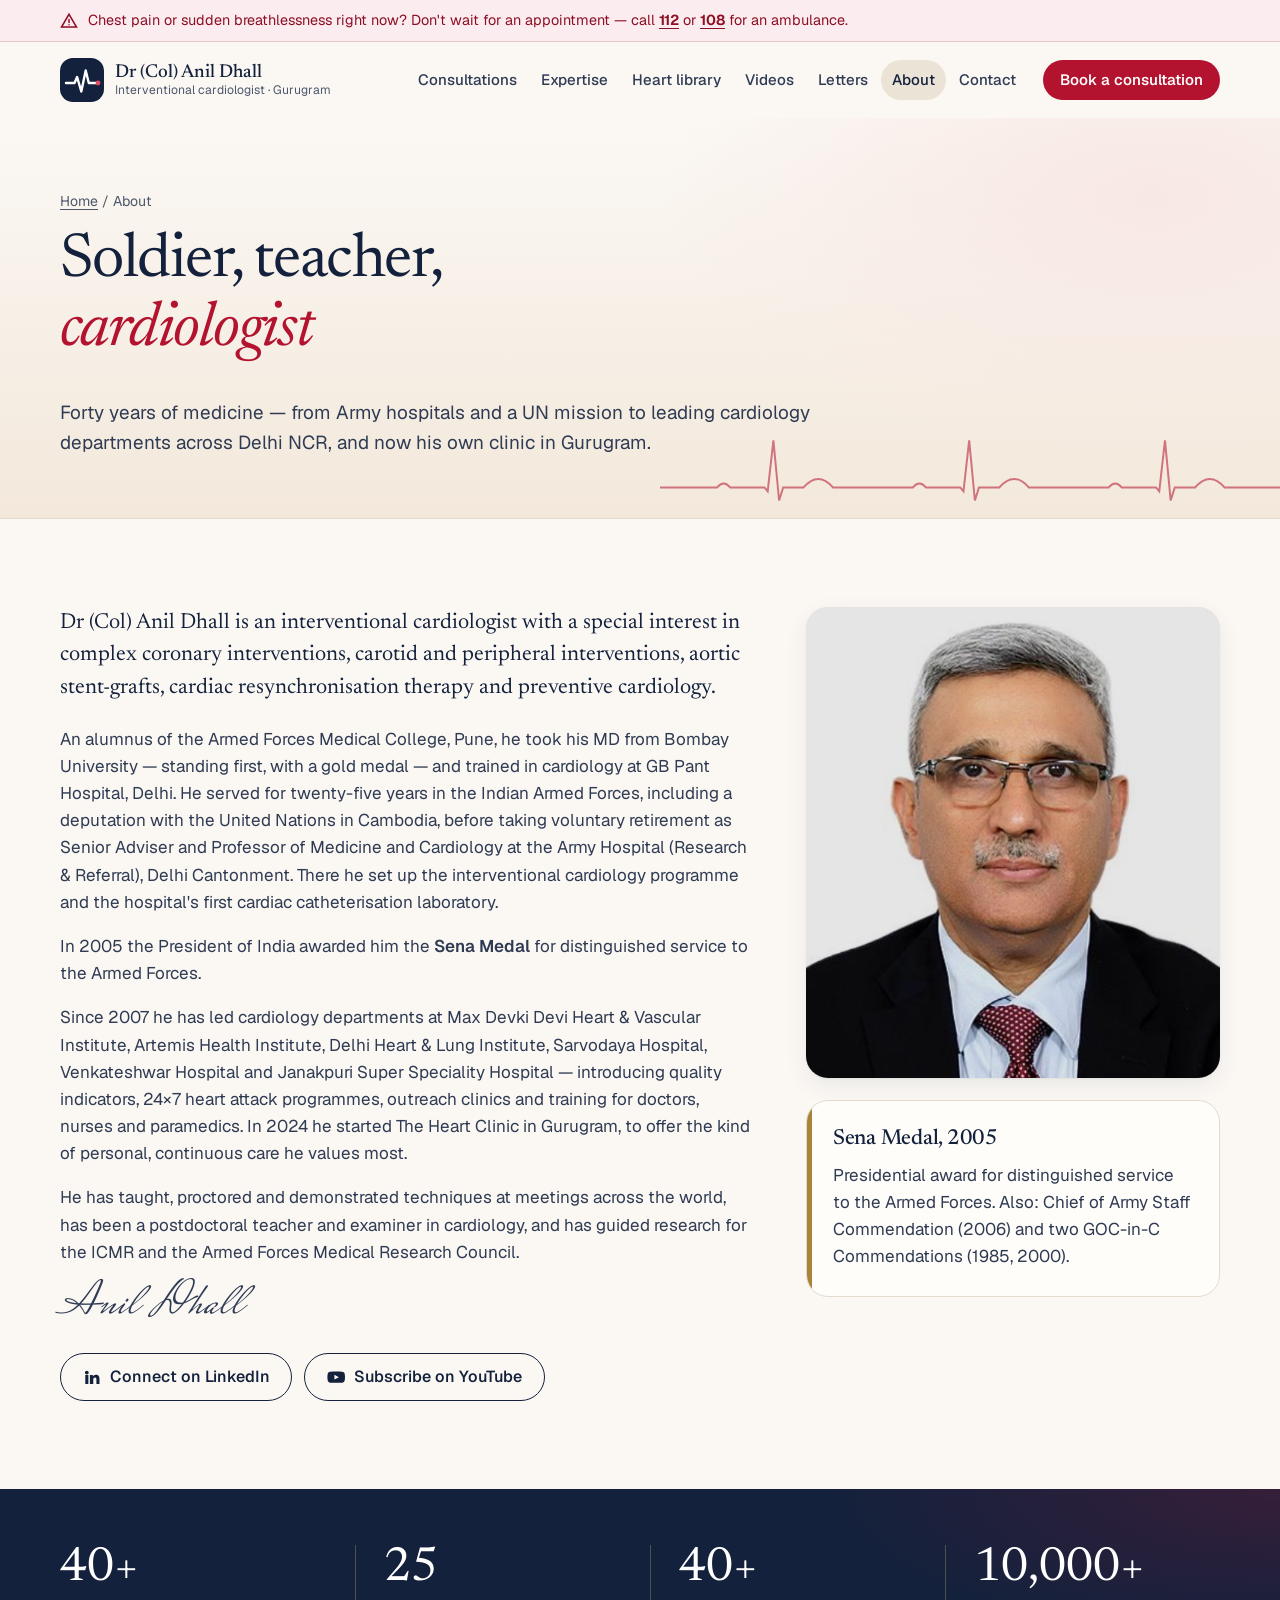
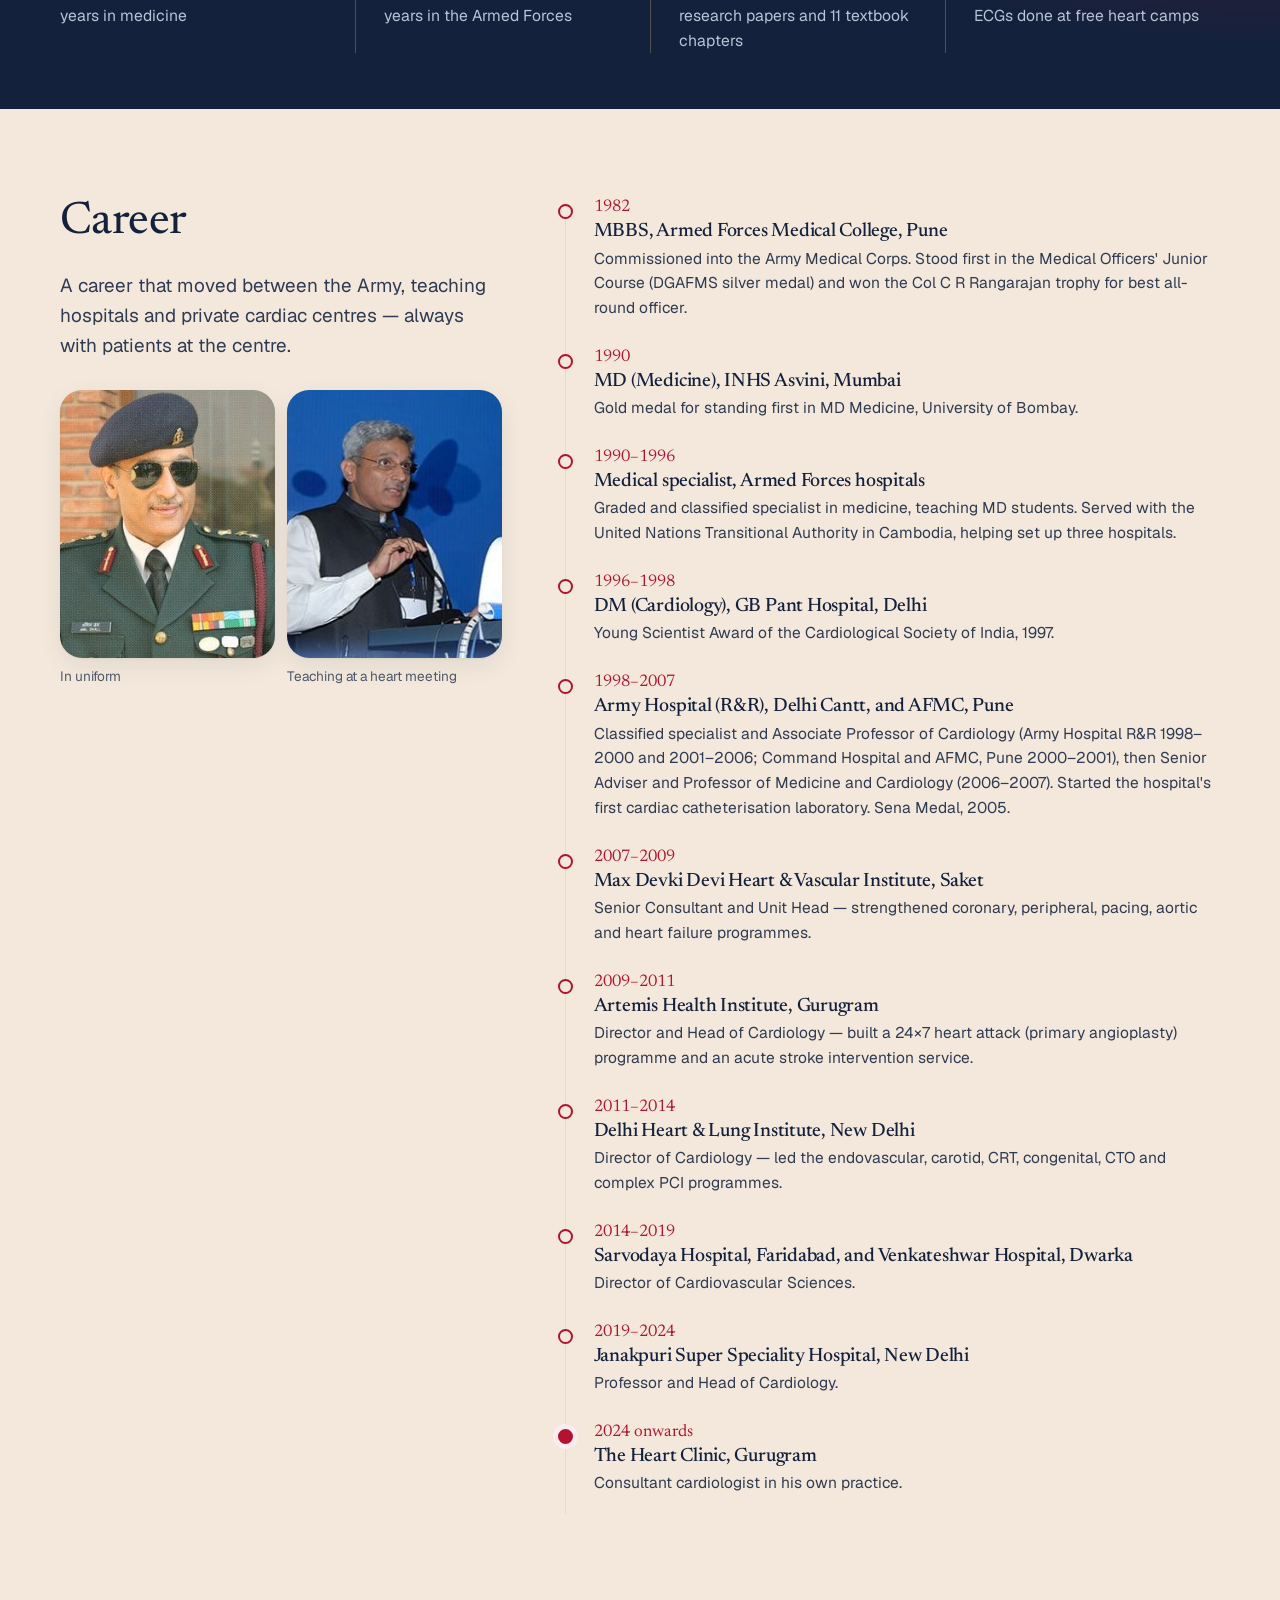
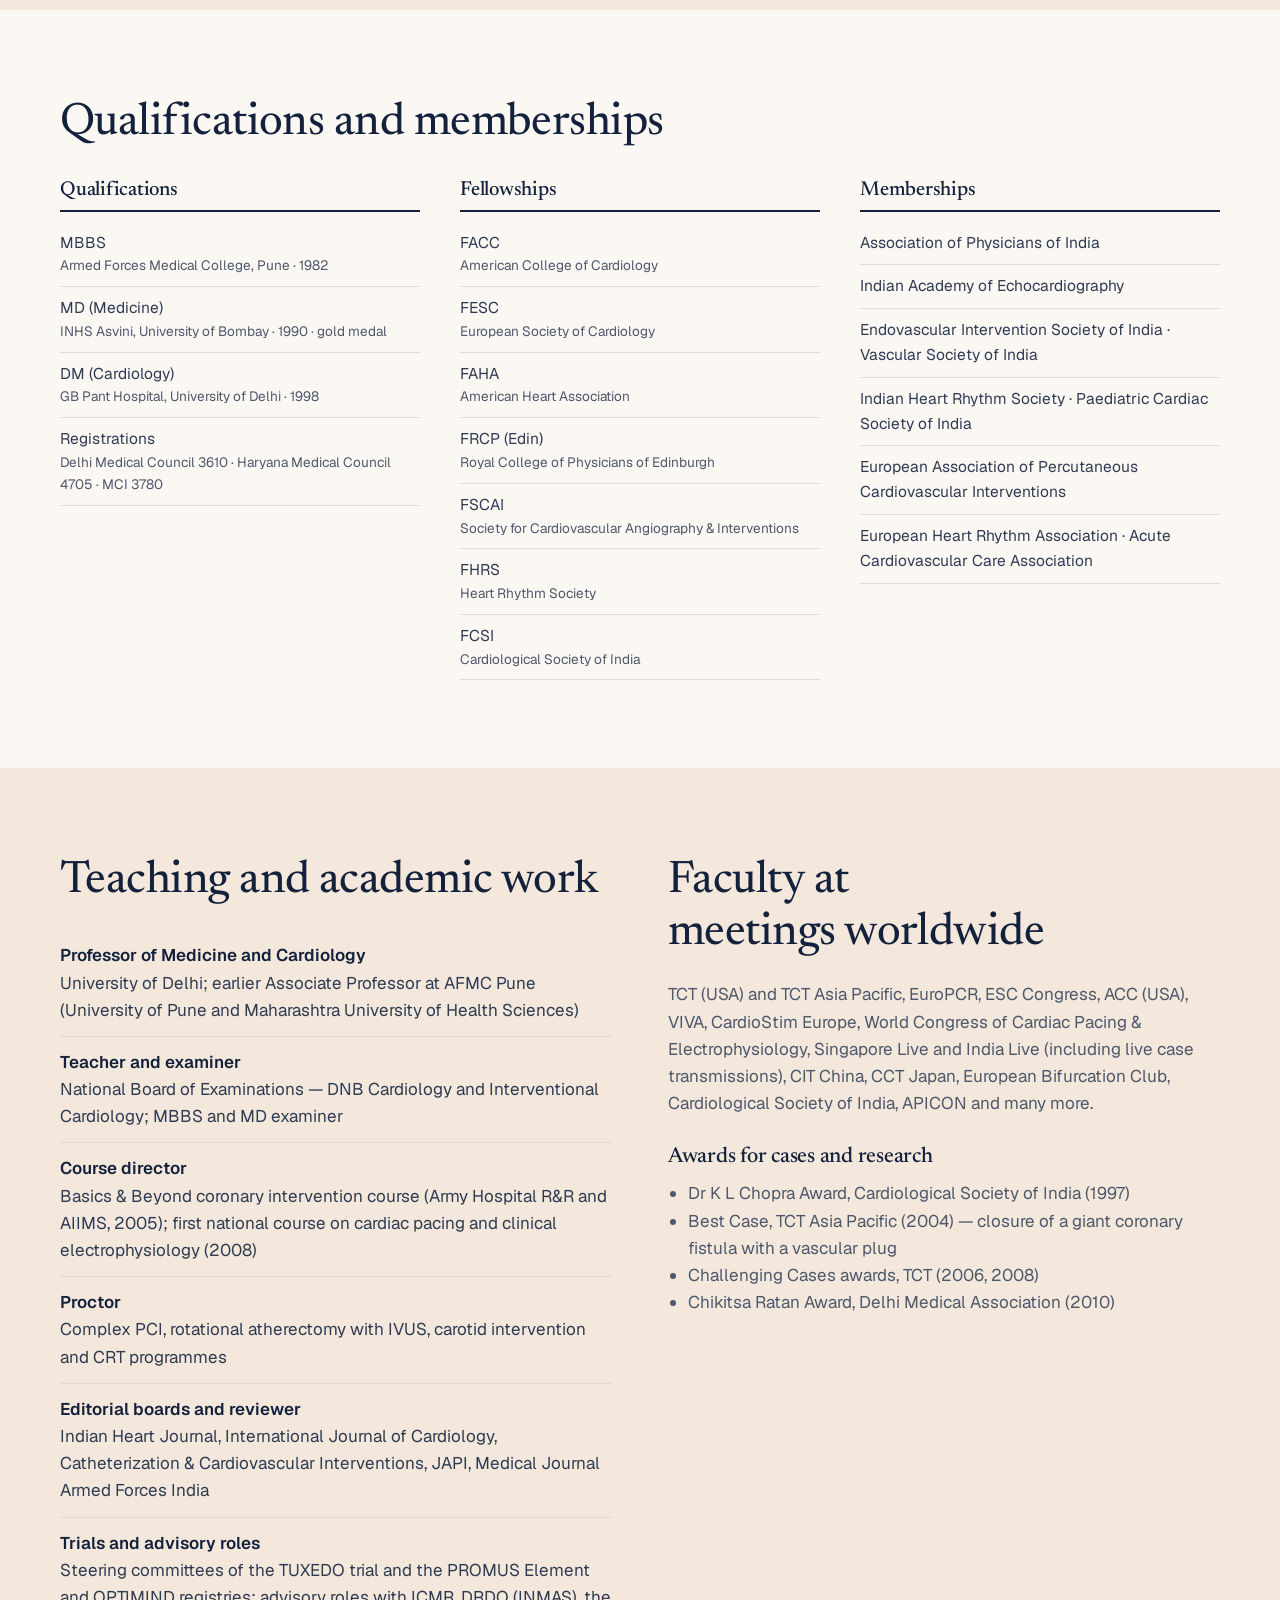
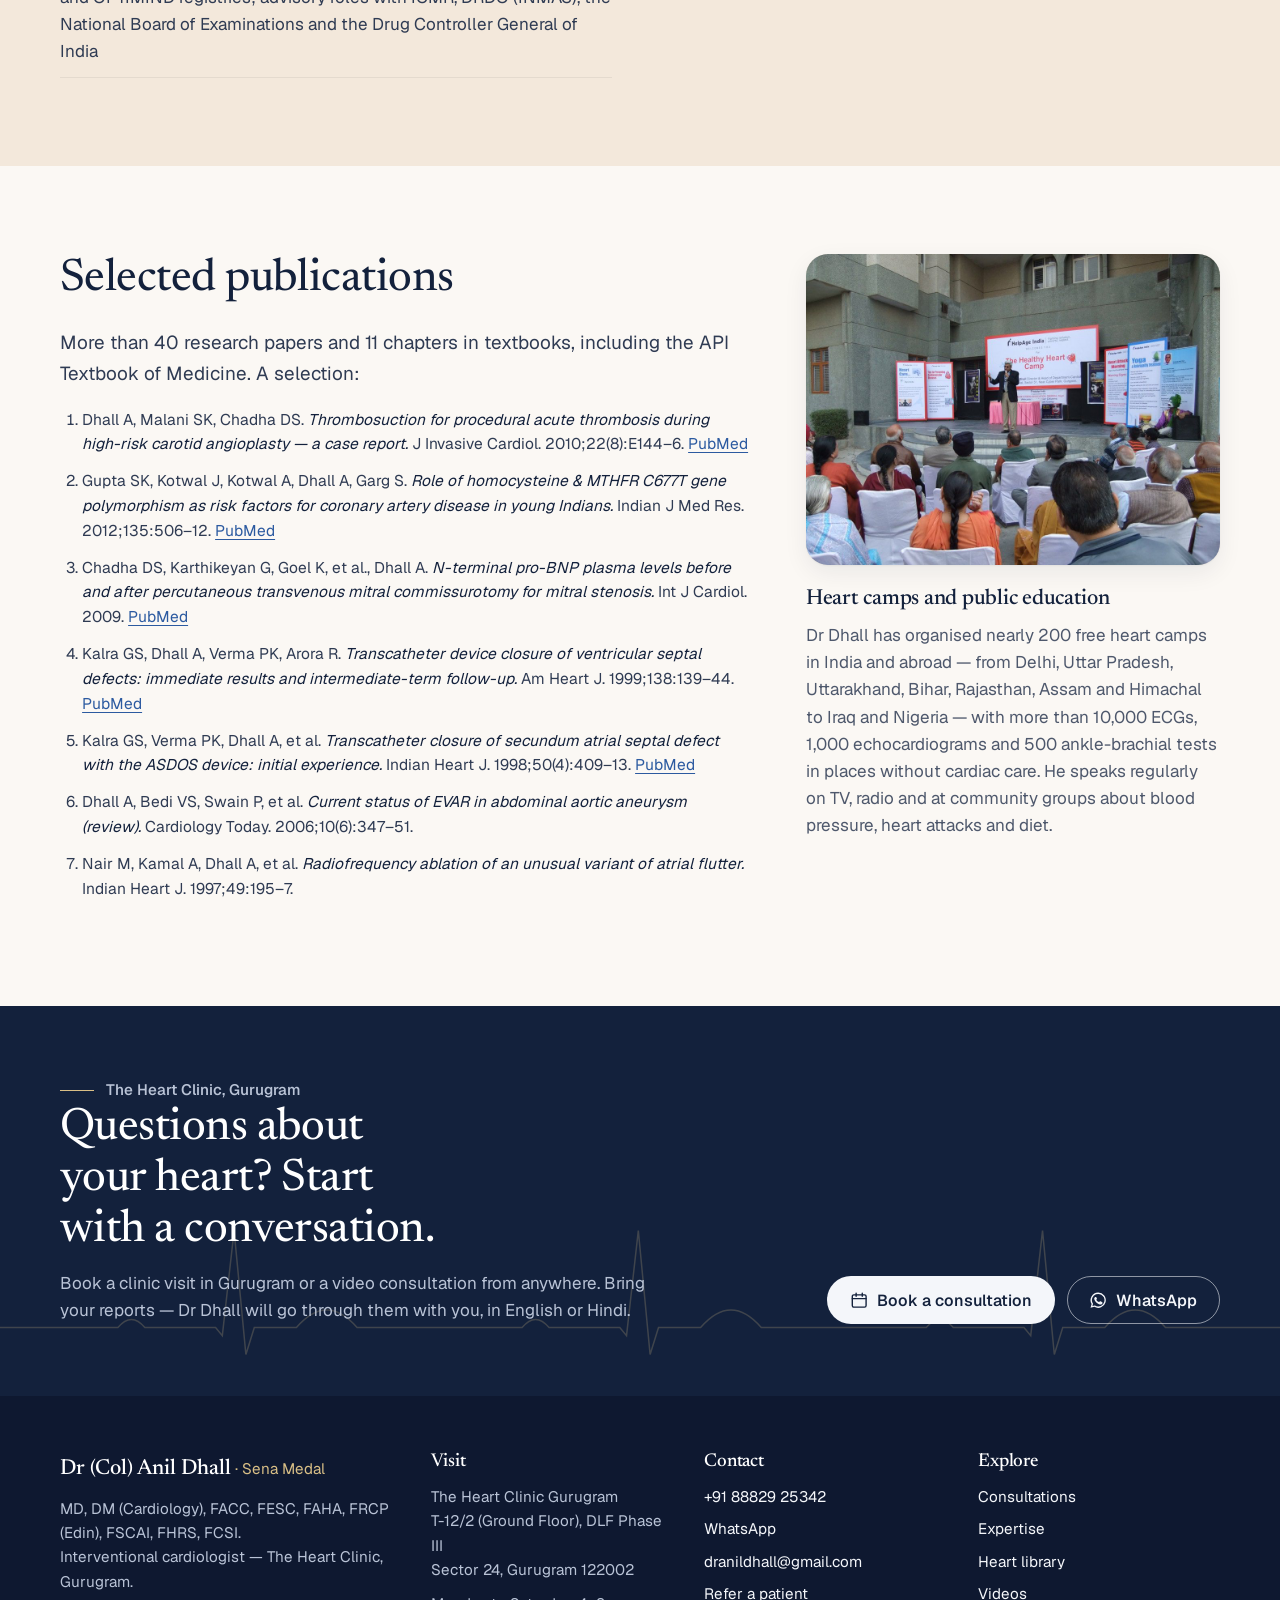
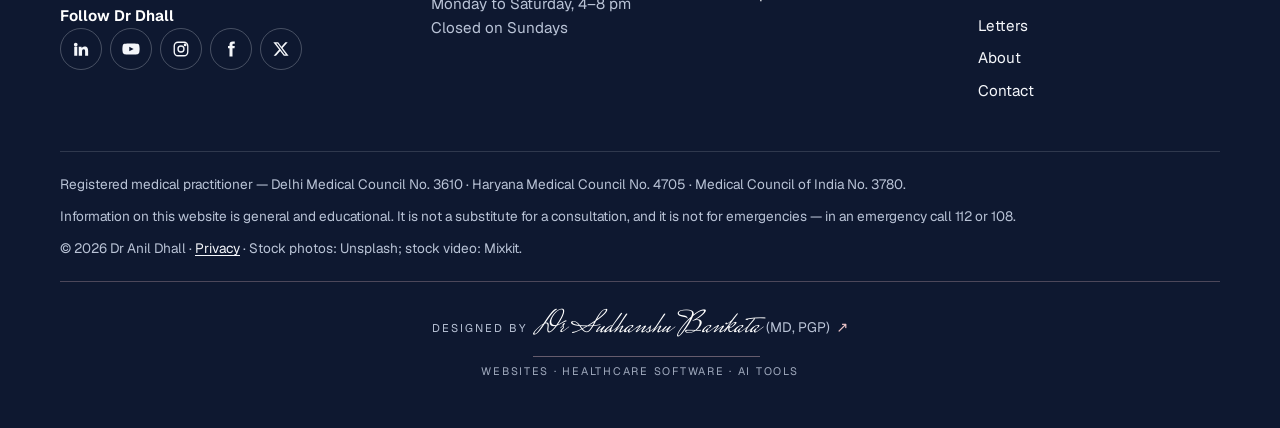
==== commit 3df7a201: "Home speed: lighter serif fonts, lazy background videos - Newsreader regular/italic instanced (wght " ====
--- a/about/index.html
+++ b/about/index.html
@@ -21,7 +21,7 @@
 <link rel="preload" href="../assets/fonts/newsreader.woff2" as="font" type="font/woff2" crossorigin>
 <link rel="preload" href="../assets/fonts/geist.woff2" as="font" type="font/woff2" crossorigin>
 
-<link rel="stylesheet" href="../assets/css/site.css?v=abae19feeb">
+<link rel="stylesheet" href="../assets/css/site.css?v=a284b229c0">
 <script type="application/ld+json">{"@context": "https://schema.org", "@type": "Physician", "name": "Dr (Col) Anil Dhall", "honorificPrefix": "Dr", "url": "https://drbankata.github.io/anil-dhall/", "image": "https://drbankata.github.io/anil-dhall/assets/img/anil-dhall.jpg", "description": "Interventional cardiologist in Gurugram. MD, DM (Cardiology), FACC, FESC, FAHA, FRCP (Edin), FSCAI, FHRS, FCSI. Sena Medal.", "medicalSpecialty": ["Cardiovascular", "https://schema.org/Cardiovascular"], "telephone": "+91-8882925342", "email": "dranildhall@gmail.com", "address": {"@type": "PostalAddress", "streetAddress": "T-12/2 (Ground Floor), DLF Phase III, Sector 24", "addressLocality": "Gurugram", "addressRegion": "Haryana", "postalCode": "122002", "addressCountry": "IN"}, "openingHoursSpecification": [{"@type": "OpeningHoursSpecification", "dayOfWeek": ["Monday", "Tuesday", "Wednesday", "Thursday", "Friday", "Saturday"], "opens": "16:00", "closes": "20:00"}], "knowsLanguage": ["en", "hi"], "sameAs": ["https://www.linkedin.com/in/anildhall", "https://www.youtube.com/@Dr.ColAnilDhall", "https://www.facebook.com/dranildhall/", "https://www.instagram.com/the.heartclinicgurugram/", "https://x.com/dhall_dr", "https://www.practo.com/delhi/doctor/dr-anil-dhall-cardiologist-3"]}</script>
 </head>
 <body>
@@ -221,6 +221,6 @@
     <p class="small muted" style="margin:14px 0 0">Nothing is stored on this website. Your message goes only where you send it.</p>
   </div>
 </dialog>
-<script src="../assets/js/site.js?v=abae19feeb" defer></script>
+<script src="../assets/js/site.js?v=a284b229c0" defer></script>
 </body>
 </html>
